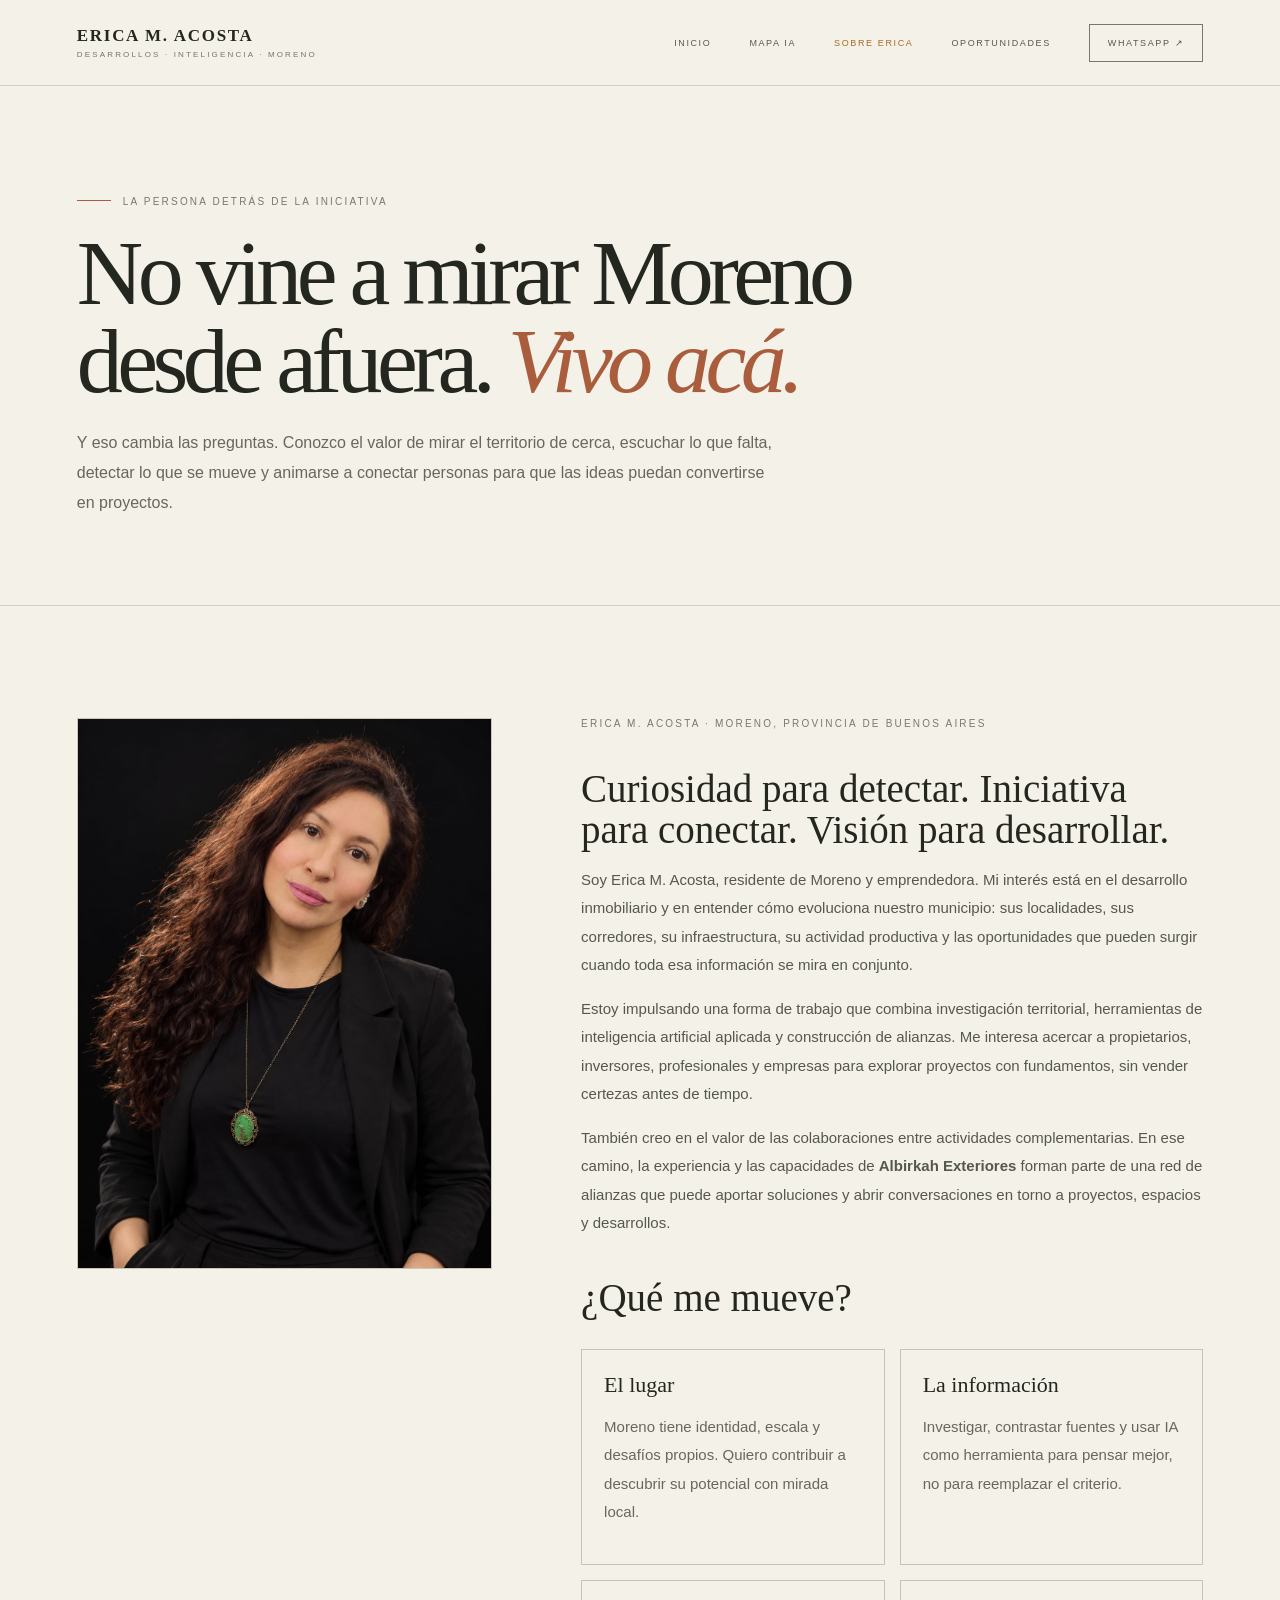
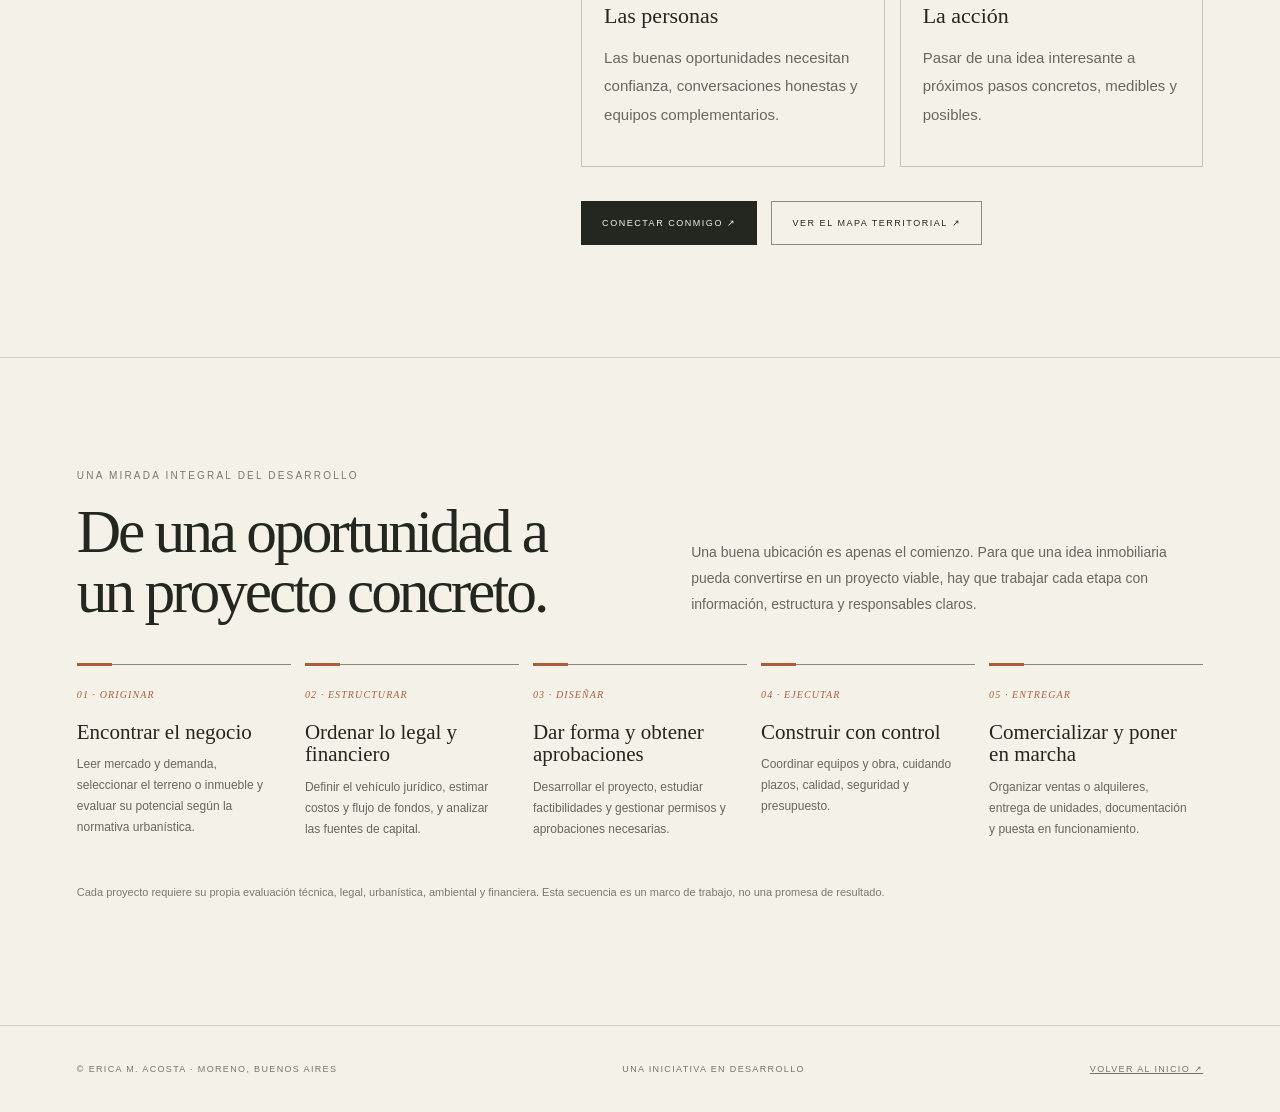
==== erica-acosta/index.html @ 7fa9a77a "Add accessible mobile navigation to erica-acosta/index.html" ====
<!doctype html><html lang="es-AR"><head><meta charset="utf-8"><meta name="viewport" content="width=device-width,initial-scale=1"><title>Erica M. Acosta | Sobre mí — Moreno, Buenos Aires</title><meta name="description" content="Conocé a Erica M. Acosta: residente de Moreno, emprendedora e impulsora de desarrollos inmobiliarios, inteligencia artificial aplicada y alianzas con empresas locales."><meta name="keywords" content="Erica M. Acosta Moreno, emprendedora de Moreno, desarrollo inmobiliario, Albirkah Exteriores, alianzas empresariales"><meta property="og:type" content="profile"><meta property="og:locale" content="es_AR"><meta property="og:title" content="Sobre Erica M. Acosta — Desarrollo inmobiliario en Moreno"><meta property="og:description" content="Conocé a Erica M. Acosta, emprendedora de Moreno e impulsora de desarrollos inmobiliarios, inteligencia territorial y alianzas."><meta property="og:image" content="https://leandrocuellarok-netizen.github.io/morenodesarrollos/ERICA%20ACOSTA-%20VILANOVA%20GROUP.jpg"><meta property="og:image:alt" content="Retrato de Erica M. Acosta"><meta name="twitter:card" content="summary_large_image"><meta name="twitter:title" content="Sobre Erica M. Acosta — Moreno, Buenos Aires"><meta name="twitter:description" content="Residente de Moreno, emprendedora e impulsora de desarrollos inmobiliarios y alianzas."><link rel="canonical" href="https://leandrocuellarok-netizen.github.io/morenodesarrollos/erica-acosta/"><link rel="stylesheet" href="../assets/css/erica.css"><script type="application/ld+json">{"@context":"https://schema.org","@type":"Person","name":"Erica M. Acosta","url":"https://leandrocuellarok-netizen.github.io/morenodesarrollos/erica-acosta/","image":"https://leandrocuellarok-netizen.github.io/morenodesarrollos/ERICA%20ACOSTA-%20VILANOVA%20GROUP.jpg","description":"Emprendedora de Moreno enfocada en desarrollos inmobiliarios, inteligencia territorial, inteligencia artificial aplicada y creación de alianzas.","address":{"@type":"PostalAddress","addressLocality":"Moreno","addressRegion":"Buenos Aires","addressCountry":"AR"},"areaServed":{"@type":"AdministrativeArea","name":"Partido de Moreno, Buenos Aires, Argentina"},"knowsAbout":["Desarrollos inmobiliarios","Inteligencia territorial","Inteligencia artificial aplicada","Originación de oportunidades inmobiliarias","Alianzas empresariales"]}</script><script defer src="../assets/js/site-navigation.js"></script></head><body><header class="site-header"><a class="brand" href="../">ERICA M. ACOSTA<small>DESARROLLOS · INTELIGENCIA · MORENO</small></a><button class="mobile-menu" type="button" aria-controls="primary-navigation" aria-expanded="false" aria-label="Abrir menú de navegación"><span class="mobile-menu-icon" aria-hidden="true">☰</span><span class="mobile-menu-label">Menú</span></button><nav class="nav" id="primary-navigation" aria-label="Navegación principal"><a href="../">Inicio</a><a href="../mapa-ia/">Mapa IA</a><a class="active" aria-current="page" href="./">Sobre Erica</a><a href="../oportunidades/">Oportunidades</a><a class="nav-cta" href="https://wa.me/5491141671674?text=Hola%20Erica%2C%20me%20gustar%C3%ADa%20conversar%20sobre%20MORENO." target="_blank" rel="noopener noreferrer">WhatsApp ↗</a></nav></header>
<main><section class="wrap page-hero"><div class="eyebrow">La persona detrás de la iniciativa</div><h1>No vine a mirar Moreno desde afuera. <em class="serif">Vivo acá.</em></h1><p>Y eso cambia las preguntas. Conozco el valor de mirar el territorio de cerca, escuchar lo que falta, detectar lo que se mueve y animarse a conectar personas para que las ideas puedan convertirse en proyectos.</p></section>
<section class="section"><div class="wrap profile-grid"><div class="profile-visual" style="min-height:0;border:0;background:transparent"><img src="../ERICA%20ACOSTA-%20VILANOVA%20GROUP.jpg" alt="Erica M. Acosta, emprendedora y residente de Moreno" style="display:block;width:100%;height:auto;object-fit:cover;border:1px solid var(--line)"></div><div class="profile-copy"><div class="eyebrow">Erica M. Acosta · Moreno, Provincia de Buenos Aires</div><h2>Curiosidad para detectar. Iniciativa para conectar. Visión para desarrollar.</h2><p>Soy Erica M. Acosta, residente de Moreno y emprendedora. Mi interés está en el desarrollo inmobiliario y en entender cómo evoluciona nuestro municipio: sus localidades, sus corredores, su infraestructura, su actividad productiva y las oportunidades que pueden surgir cuando toda esa información se mira en conjunto.</p><p>Estoy impulsando una forma de trabajo que combina investigación territorial, herramientas de inteligencia artificial aplicada y construcción de alianzas. Me interesa acercar a propietarios, inversores, profesionales y empresas para explorar proyectos con fundamentos, sin vender certezas antes de tiempo.</p><p>También creo en el valor de las colaboraciones entre actividades complementarias. En ese camino, la experiencia y las capacidades de <strong>Albirkah Exteriores</strong> forman parte de una red de alianzas que puede aportar soluciones y abrir conversaciones en torno a proyectos, espacios y desarrollos.</p><h2>¿Qué me mueve?</h2><div class="pillars"><div class="pillar"><strong>El lugar</strong><p>Moreno tiene identidad, escala y desafíos propios. Quiero contribuir a descubrir su potencial con mirada local.</p></div><div class="pillar"><strong>La información</strong><p>Investigar, contrastar fuentes y usar IA como herramienta para pensar mejor, no para reemplazar el criterio.</p></div><div class="pillar"><strong>Las personas</strong><p>Las buenas oportunidades necesitan confianza, conversaciones honestas y equipos complementarios.</p></div><div class="pillar"><strong>La acción</strong><p>Pasar de una idea interesante a próximos pasos concretos, medibles y posibles.</p></div></div><div class="hero-actions"><a class="button dark" href="https://wa.me/5491141671674?text=Hola%20Erica%2C%20vi%20tu%20web%20y%20me%20gustar%C3%ADa%20conversar%20sobre%20oportunidades%20en%20Moreno." target="_blank" rel="noopener noreferrer">Conectar conmigo ↗</a><a class="button" href="../mapa-ia/">Ver el mapa territorial ↗</a></div></div></div></section><section class="section process-section"><div class="wrap"><div class="eyebrow">Una mirada integral del desarrollo</div><div class="process-intro"><h2>De una oportunidad a un proyecto concreto.</h2><p>Una buena ubicación es apenas el comienzo. Para que una idea inmobiliaria pueda convertirse en un proyecto viable, hay que trabajar cada etapa con información, estructura y responsables claros.</p></div><div class="process-grid"><article class="process-card"><span>01 · ORIGINAR</span><h3>Encontrar el negocio</h3><p>Leer mercado y demanda, seleccionar el terreno o inmueble y evaluar su potencial según la normativa urbanística.</p></article><article class="process-card"><span>02 · ESTRUCTURAR</span><h3>Ordenar lo legal y financiero</h3><p>Definir el vehículo jurídico, estimar costos y flujo de fondos, y analizar las fuentes de capital.</p></article><article class="process-card"><span>03 · DISEÑAR</span><h3>Dar forma y obtener aprobaciones</h3><p>Desarrollar el proyecto, estudiar factibilidades y gestionar permisos y aprobaciones necesarias.</p></article><article class="process-card"><span>04 · EJECUTAR</span><h3>Construir con control</h3><p>Coordinar equipos y obra, cuidando plazos, calidad, seguridad y presupuesto.</p></article><article class="process-card"><span>05 · ENTREGAR</span><h3>Comercializar y poner en marcha</h3><p>Organizar ventas o alquileres, entrega de unidades, documentación y puesta en funcionamiento.</p></article></div><p class="process-note">Cada proyecto requiere su propia evaluación técnica, legal, urbanística, ambiental y financiera. Esta secuencia es un marco de trabajo, no una promesa de resultado.</p></div></section></main><footer class="site-footer"><span>© Erica M. Acosta · Moreno, Buenos Aires</span><span>Una iniciativa en desarrollo</span><a href="../">Volver al inicio ↗</a></footer></body></html>
---- assets/css/erica.css ----
:root{--paper:#f1efe5;--paper2:#e8e5d9;--ink:#242622;--muted:#73756d;--line:#c9c8bc;--ochre:#d6a72f;--gold:#efc64b;--rust:#c96535;--sage:#74877f;--blue:#637b80;--serif:Georgia,'Times New Roman',serif;--sans:Inter,'Helvetica Neue',Arial,sans-serif}
*{box-sizing:border-box}html{scroll-behavior:smooth}body{margin:0;background:var(--paper);color:var(--ink);font-family:var(--sans);-webkit-font-smoothing:antialiased}a{color:inherit}img{max-width:100%}.site-header{height:76px;padding:0 clamp(20px,5vw,76px);display:flex;align-items:center;justify-content:space-between;border-bottom:1px solid var(--line);background:#f1efe5ed;position:sticky;top:0;z-index:1000;backdrop-filter:blur(12px)}.brand{font:600 15px var(--serif);letter-spacing:.06em;text-decoration:none}.brand small{display:block;font:9px var(--sans);letter-spacing:.23em;color:var(--muted);margin-top:4px}.nav{display:flex;gap:clamp(14px,3vw,38px);align-items:center}.nav a{text-decoration:none;text-transform:uppercase;font-size:10px;letter-spacing:.15em;color:#55584f}.nav a:hover,.nav a.active{color:#a76b24}.nav .nav-cta{border:1px solid var(--ink);padding:11px 15px}.eyebrow{font-size:10px;letter-spacing:.22em;text-transform:uppercase;color:#77796f}.serif{font-family:var(--serif)}.wrap{width:min(1220px,90vw);margin:auto}.hero{min-height:690px;display:grid;grid-template-columns:1.03fr .97fr;align-items:center;gap:4vw;padding:70px 0 80px}.hero h1{font:400 clamp(52px,7.4vw,100px)/.94 var(--serif);letter-spacing:-.055em;margin:25px 0}.hero h1 em{font-weight:400;color:#a66c2b}.hero-copy{font:17px/1.7 var(--serif);max-width:540px;color:#55584f}.hero-actions{display:flex;gap:12px;flex-wrap:wrap;margin-top:30px}.button{display:inline-flex;align-items:center;gap:18px;padding:15px 19px;text-decoration:none;text-transform:uppercase;letter-spacing:.14em;font-size:10px;border:1px solid var(--ink);transition:.2s}.button.dark{background:var(--ink);color:var(--paper)}.button:hover{transform:translateY(-2px);background:var(--ochre);color:var(--ink);border-color:var(--ochre)}.art-panel{position:relative;min-height:510px;background:#dedbce;overflow:hidden;border:1px solid #bdbbae}.art-panel:before{content:'';position:absolute;width:75%;height:76%;border-radius:50% 50% 0 0;background:#75858a;left:-10%;bottom:8%;opacity:.85}.art-panel:after{content:'';position:absolute;inset:0;background:repeating-linear-gradient(0deg,transparent 0 42px,#5b605833 43px,#5b605833 44px),repeating-linear-gradient(90deg,transparent 0 42px,#5b605833 43px,#5b605833 44px);opacity:.5;mix-blend-mode:multiply}.arch{position:absolute;z-index:1;bottom:0;right:14%;width:43%;height:88%;background:#d6a72f;border:7px solid #30332e;display:flex;align-items:flex-end;justify-content:center}.arch:before{content:'';position:absolute;top:-19%;left:0;width:100%;height:20%;background:#c8c6b8;border:7px solid #30332e}.arch:after{content:'';position:absolute;right:-38%;top:10%;width:36%;height:20%;background:#c96535;border:6px solid #30332e}.arch-person{font:10px var(--sans);color:#333;margin-bottom:18%;z-index:2}.tree{position:absolute;z-index:2;left:12%;bottom:12%;width:2px;height:64%;background:#353a35;transform:rotate(4deg)}.tree:before{content:'';position:absolute;left:-92px;top:-45px;width:190px;height:190px;border:2px solid #424a43;border-radius:50%;clip-path:polygon(50% 0,100% 30%,90% 100%,10% 100%,0 30%);opacity:.85}.tree:after{content:'';position:absolute;left:-70px;top:5px;width:140px;height:170px;border-left:1px solid #424a43;border-right:1px solid #424a43;transform:rotate(38deg)}.art-caption{position:absolute;z-index:3;left:22px;bottom:18px;font:italic 12px var(--serif);color:#343832}.section{padding:100px 0;border-top:1px solid var(--line)}.section-heading{display:grid;grid-template-columns:.8fr 1.2fr;gap:8vw;align-items:start;margin-bottom:45px}.section-heading h2{font:400 clamp(38px,5vw,64px)/1 var(--serif);letter-spacing:-.04em;margin:14px 0}.section-heading p{font:17px/1.7 var(--serif);color:#62645c;max-width:570px;margin:10px 0}.three-grid{display:grid;grid-template-columns:repeat(3,1fr);gap:18px}.value-card{border-top:2px solid var(--ink);padding:22px 8px 10px 0}.value-card .num{font:italic 13px var(--serif);color:#a66c2b}.value-card h3{font:400 25px var(--serif);margin:17px 0 10px}.value-card p{font:14px/1.7 var(--sans);color:#66685f}.band{background:#dedbcf;padding:75px 0}.band blockquote{font:400 clamp(30px,4vw,53px)/1.18 var(--serif);max-width:900px;margin:0}.band blockquote em{color:#a66c2b}.map-teaser{display:grid;grid-template-columns:1fr 1fr;gap:5vw;align-items:center}.map-art{min-height:390px;position:relative;overflow:hidden;background-color:#eeece4;background-image:linear-gradient(30deg,transparent 48%,#7d807a 49%,#7d807a 49.4%,transparent 50%),linear-gradient(110deg,transparent 48%,#7d807a 49%,#7d807a 49.4%,transparent 50%),linear-gradient(0deg,transparent 48%,#b7b8ae 49%,#b7b8ae 49.4%,transparent 50%);background-size:115px 100px,150px 140px,72px 75px;border:1px solid var(--line);filter:grayscale(1)}.map-art:after{content:'MORENO';position:absolute;bottom:25px;left:0;right:0;text-align:center;font:500 36px var(--sans);letter-spacing:.35em;color:#252823}.map-dot{position:absolute;width:13px;height:13px;border-radius:50%;background:var(--rust);border:3px solid #f1efe5;box-shadow:0 0 0 1px var(--rust);filter:none}.map-dot.d1{top:30%;left:55%}.map-dot.d2{top:53%;left:31%}.map-dot.d3{top:66%;left:72%}.map-dot.d4{top:23%;left:78%}.map-copy h2{font:400 clamp(42px,5vw,65px)/1 var(--serif);margin:16px 0}.map-copy p{font:16px/1.8 var(--serif);color:#5e6058}.about-preview{display:grid;grid-template-columns:.75fr 1.25fr;gap:8vw;align-items:center}.portrait-placeholder{aspect-ratio:4/5;background:#d9d5c8;border:1px solid var(--line);display:flex;align-items:flex-end;padding:22px;position:relative;overflow:hidden}.portrait-placeholder:before{content:'';position:absolute;width:62%;height:65%;left:19%;bottom:0;background:#b5b6a9;border-radius:48% 48% 0 0}.portrait-placeholder span{z-index:2;font:italic 12px var(--serif)}.about-preview h2{font:400 clamp(40px,5vw,65px)/1 var(--serif);margin:16px 0}.about-preview p{font:16px/1.8 var(--serif);color:#5e6058}.site-footer{padding:34px 5vw;border-top:1px solid var(--line);display:flex;justify-content:space-between;gap:20px;flex-wrap:wrap;font-size:10px;letter-spacing:.12em;text-transform:uppercase;color:#73756d}.page-hero{padding:95px 0 60px}.page-hero h1{font:400 clamp(50px,8vw,96px)/.95 var(--serif);letter-spacing:-.05em;max-width:950px;margin:22px 0}.page-hero p{font:18px/1.7 var(--serif);color:#5e6058;max-width:700px}.map-shell{padding-bottom:65px}.map-toolbar{display:flex;gap:10px;flex-wrap:wrap;margin:15px 0}.map-toolbar input,.map-toolbar select{font:13px var(--sans);padding:12px 14px;background:#f8f6ee;border:1px solid var(--line);color:var(--ink)}.map-layout{display:grid;grid-template-columns:320px 1fr;min-height:660px;border:1px solid var(--line)}.map-sidebar{padding:24px;background:#e8e5d9;overflow:auto;max-height:760px}.map-sidebar h2{font:400 25px var(--serif)}.map-sidebar p{font-size:12px;line-height:1.6;color:#66685f}.map-item{padding:14px 0;border-top:1px solid #c7c4b8;cursor:pointer}.map-item strong{font:400 17px var(--serif);display:block;margin-bottom:5px}.map-item span{font-size:11px;line-height:1.5;color:#66685f}.map-canvas{min-height:660px;filter:grayscale(1) contrast(.94) sepia(.08)}.map-note{font-size:11px;line-height:1.6;color:#77796f;margin:14px 0}.profile-grid{display:grid;grid-template-columns:.8fr 1.2fr;gap:7vw;align-items:start}.profile-visual{min-height:560px;background:#dedbce;position:relative;overflow:hidden;border:1px solid var(--line)}.profile-visual .profile-block{position:absolute;left:22%;bottom:0;width:54%;height:75%;background:#d6a72f;border:6px solid #30332e}.profile-visual .profile-block:after{content:'';position:absolute;right:-45%;top:12%;width:42%;height:25%;background:#c96535;border:5px solid #30332e}.profile-copy p{font:17px/1.8 var(--serif);color:#55584f}.profile-copy h2{font:400 39px/1.05 var(--serif);margin:40px 0 15px}.pillars{display:grid;grid-template-columns:repeat(2,1fr);gap:15px;margin-top:30px}.pillar{padding:18px;border:1px solid var(--line)}.pillar strong{font:400 20px var(--serif)}.pillar p{font:12px/1.6 var(--sans);color:#66685f}.mobile-menu{display:none}
@media(max-width:760px){.site-header{height:auto;min-height:70px;padding:14px 5vw;align-items:flex-start;gap:12px}.nav{gap:12px;flex-wrap:wrap;justify-content:flex-end}.nav a{font-size:8px}.nav .nav-cta{padding:8px}.hero{grid-template-columns:1fr;padding:65px 0;gap:30px}.art-panel{min-height:420px}.section{padding:70px 0}.section-heading,.map-teaser,.about-preview,.profile-grid{grid-template-columns:1fr;gap:25px}.three-grid{grid-template-columns:1fr}.map-layout{grid-template-columns:1fr}.map-sidebar{max-height:300px}.map-canvas{min-height:480px}.page-hero{padding:65px 0 35px}.profile-visual{min-height:400px}.pillars{grid-template-columns:1fr}.site-footer{flex-direction:column}}


/* --- Editorial architectural redesign / November 2026 --- */
:root{--paper:#f4f1e8;--paper2:#e9e4d7;--ink:#242720;--muted:#74766d;--line:#cbc6b8;--ochre:#b78a3c;--rust:#a95d3c;--sage:#74847a;--serif:"Iowan Old Style",Baskerville,Georgia,serif;--sans:"Avenir Next",Avenir,Arial,sans-serif}
body{background:var(--paper);color:var(--ink)}
.site-header{height:86px;padding-inline:clamp(22px,6vw,104px);background:rgba(244,241,232,.94);border-color:#d5d0c3}
.brand{font-size:17px;letter-spacing:.1em}.brand small{font-size:8px;letter-spacing:.27em}
.nav a{font-size:9px;letter-spacing:.18em}.nav .nav-cta{padding:13px 18px;border-color:#77776d}
.wrap{width:min(1280px,88vw)}
.hero{min-height:760px;grid-template-columns:.88fr 1.12fr;gap:5vw;padding:75px 0 96px}
.hero .eyebrow:before,.page-hero .eyebrow:before{content:"";display:inline-block;width:34px;height:1px;background:var(--rust);vertical-align:middle;margin:0 12px 3px 0}
.hero h1{font-size:clamp(56px,7vw,94px);line-height:.93;letter-spacing:-.065em;margin:30px 0 25px;max-width:660px}
.hero h1 em{color:var(--rust);font-style:italic}
.hero-copy{font-family:var(--sans);font-size:15px;line-height:1.85;max-width:500px;color:#66675e}
.hero-actions{margin-top:34px;gap:14px}
.button{font-size:9px;letter-spacing:.17em;padding:16px 20px;border-color:#8d8b80}
.button.dark{background:var(--ink);border-color:var(--ink)}
.button:hover{background:var(--rust);border-color:var(--rust);color:#fff}
.art-panel{min-height:600px;border:0;background:#e7e1d3;overflow:hidden;isolation:isolate}
.art-panel:before{content:"";position:absolute;inset:0;width:auto;height:auto;left:0;bottom:0;border-radius:0;background:linear-gradient(180deg,#e7e1d3 0%,#e2ddcf 70%,#d6d0c0 100%);opacity:1}
.art-panel:after{content:"";position:absolute;inset:0;background:repeating-linear-gradient(0deg,transparent 0 31px,#77796c18 32px,#77796c18 33px),repeating-linear-gradient(90deg,transparent 0 31px,#77796c18 32px,#77796c18 33px);opacity:.4;mix-blend-mode:multiply}
.art-panel .architecture-drawing{position:absolute;z-index:2;inset:0;width:100%;height:100%}
.art-caption{left:28px;bottom:23px;font-size:12px;letter-spacing:.04em;color:#4f5148}
.art-index{position:absolute;z-index:3;right:24px;top:22px;font:italic 12px var(--serif);color:#6e7066}
.section{padding:112px 0;border-color:#d5d0c3}
.section-heading{grid-template-columns:.85fr 1.15fr;gap:9vw;margin-bottom:58px}
.section-heading h2,.map-copy h2,.about-preview h2{font-size:clamp(42px,5.2vw,70px);line-height:.98;letter-spacing:-.055em}
.section-heading h2 em,.about-preview h2 em{color:var(--rust)}
.section-heading p{font:15px/1.9 var(--sans);color:#66675e}
.three-grid{gap:30px}
.value-card{border-top:1px solid #88877b;padding:24px 16px 12px 0;position:relative}
.value-card:before{content:"";position:absolute;top:-3px;left:0;width:44px;height:4px;background:var(--rust)}
.value-card .num{font:italic 12px var(--serif);letter-spacing:.04em;color:var(--rust)}
.value-card h3{font-size:27px;line-height:1.1;max-width:290px;margin:22px 0 14px}
.value-card p{font:13px/1.85 var(--sans);color:#66675e;max-width:340px}
.band{background:#e5dfd1;padding:95px 0;position:relative;overflow:hidden}
.band:after{content:"MORENO";position:absolute;right:-25px;bottom:-55px;font:italic 180px var(--serif);color:#bdb6a544;letter-spacing:-.08em}
.band blockquote{font-size:clamp(34px,4.5vw,58px);line-height:1.12;max-width:950px;position:relative;z-index:1}
.band blockquote em{color:var(--rust)}
.map-teaser{grid-template-columns:1.08fr .92fr;gap:7vw}
.map-art{min-height:460px;border:0;background-color:#ece9df;background-image:linear-gradient(32deg,transparent 48.8%,#888a801f 49%,#888a801f 49.5%,transparent 50%),linear-gradient(112deg,transparent 48.8%,#888a801f 49%,#888a801f 49.5%,transparent 50%),linear-gradient(0deg,transparent 48.8%,#888a801f 49%,#888a801f 49.5%,transparent 50%);background-size:130px 115px,170px 155px,82px 90px}
.map-art:before{content:"";position:absolute;inset:9% 15%;border:1px solid #77796c;border-radius:48% 40% 45% 38%;transform:rotate(-18deg);clip-path:polygon(10% 0,88% 5%,100% 30%,88% 90%,40% 100%,0 60%)}
.map-art:after{content:"MORENO";font:italic 31px var(--serif);letter-spacing:.32em;color:#5e6158;bottom:24px}
.map-dot{background:var(--rust);border-color:#ece9df;box-shadow:0 0 0 1px var(--rust)}
.map-copy h2{margin:22px 0}
.map-copy p,.about-preview p{font:15px/1.9 var(--sans);color:#66675e}
.portrait-placeholder{background:#e1dbce;border:0;min-height:520px}
.portrait-placeholder:before{display:none}
.portrait-placeholder span{position:relative;z-index:2;letter-spacing:.12em;font:9px var(--sans)}
.about-preview{grid-template-columns:.78fr 1.22fr;gap:9vw}
.about-preview h2{margin:22px 0}
.site-footer{padding:38px 6vw;border-color:#d5d0c3;font-size:9px;letter-spacing:.15em}
.page-hero{padding:110px 0 70px}
.page-hero h1{font-size:clamp(54px,7.4vw,92px);line-height:.96;letter-spacing:-.06em}
.page-hero h1 em{color:var(--rust)}
.page-hero p{font:16px/1.9 var(--sans);color:#66675e}
.map-layout{border:1px solid #cbc6b8}
.map-sidebar{background:#e9e4d7}
.map-canvas{filter:grayscale(1) sepia(.12) contrast(.94)}
.profile-visual{background:#e5dfd1}
.profile-copy p{font:15px/1.9 var(--sans)}
.pillar{border-color:#c9c3b6;padding:22px}
.pillar strong{font-size:22px}
@media(max-width:760px){
 .site-header{padding:15px 5vw;align-items:center}
 .brand{font-size:14px}.nav{gap:9px 13px}.nav a{font-size:8px}
 .hero{min-height:0;grid-template-columns:1fr;padding:62px 0 70px;gap:35px}
 .hero h1{font-size:clamp(52px,13vw,76px)}
 .art-panel{min-height:430px}
 .section{padding:76px 0}
 .section-heading,.map-teaser,.about-preview,.profile-grid{grid-template-columns:1fr;gap:28px}
 .three-grid{grid-template-columns:1fr;gap:25px}
 .map-art{min-height:340px}
 .page-hero{padding:72px 0 45px}
 .page-hero h1{font-size:clamp(48px,12vw,72px)}
 .band{padding:70px 0}
 .band:after{font-size:100px}
 .portrait-placeholder{min-height:0;aspect-ratio:4/5}
}
@media(prefers-reduced-motion:reduce){html{scroll-behavior:auto}*,*:before,*:after{transition:none!important;animation:none!important}}


/* Mapa IA: controles de evidencia, leyenda y estados accesibles */
.map-toolbar{align-items:center;gap:9px}
.map-toolbar input{min-width:250px;flex:1}
.map-toolbar select{max-width:245px}
.map-toolbar input:focus-visible,.map-toolbar select:focus-visible,.map-reset:focus-visible,.map-item:focus-visible{outline:2px solid var(--rust);outline-offset:3px}
.map-reset{font:9px var(--sans);letter-spacing:.12em;text-transform:uppercase;padding:13px 15px;border:1px solid #8d8b80;background:transparent;color:var(--ink);cursor:pointer}
.map-reset:hover{background:var(--ink);color:var(--paper)}
.map-legend{display:flex;align-items:center;flex-wrap:wrap;gap:13px 24px;padding:12px 15px;margin:12px 0 18px;border-top:1px solid var(--line);border-bottom:1px solid var(--line);font:10px var(--sans);letter-spacing:.05em;color:#62645c}
.map-legend>span{display:inline-flex;align-items:center;gap:8px}
.legend-dot{display:inline-block;width:9px;height:9px;border-radius:50%;background:#596e70}
.documented-dot{background:#52756d}
.hypothesis-dot{background:#c28e2e}
.boundary-state{margin-left:auto;color:#77796f;font-style:italic}
.map-item{display:block;width:100%;text-align:left;font:inherit;color:inherit;background:transparent;border:0;border-top:1px solid #c7c4b8;padding:15px 4px 15px 0;cursor:pointer}
.map-item:hover{background:#ded9cb;padding-left:9px}
.map-item strong{font:400 17px var(--serif);display:block;margin-bottom:5px}
.map-item span{font:11px/1.55 var(--sans);color:#66685f;display:block}
.map-loading,.map-fallback{padding:25px;font:14px/1.7 var(--sans);color:#686a61}
.map-fallback{max-width:420px;margin:40px auto}
.map-note{max-width:1050px}
@media(max-width:760px){
 .map-toolbar{align-items:stretch}
 .map-toolbar input,.map-toolbar select,.map-reset{width:100%;max-width:none;min-width:0}
 .map-legend{gap:10px 16px}
 .boundary-state{margin-left:0;width:100%}
 .map-item{padding:14px 3px}
}


/* Sobre Erica: proceso de desarrollo inmobiliario en cinco pilares */
.process-intro{display:grid;grid-template-columns:1fr 1fr;gap:8vw;align-items:end;margin:20px 0 42px}
.process-intro h2{font:400 clamp(38px,4.8vw,62px)/.98 var(--serif);letter-spacing:-.05em;margin:0;max-width:620px}
.process-intro p{font:14px/1.85 var(--sans);color:#66675e;max-width:530px;margin:0 0 4px}
.process-grid{display:grid;grid-template-columns:repeat(5,minmax(0,1fr));gap:14px}
.process-card{padding:19px 15px 18px 0;border-top:1px solid #88877b;position:relative}
.process-card:before{content:"";position:absolute;top:-2px;left:0;width:35px;height:3px;background:var(--rust)}
.process-card span{font:italic 10px var(--serif);letter-spacing:.11em;color:var(--rust)}
.process-card h3{font:400 21px/1.08 var(--serif);margin:19px 0 11px}
.process-card p{font:12px/1.75 var(--sans);color:#66675e;margin:0}
.process-note{font:11px/1.7 var(--sans);color:#77796f;margin-top:25px;max-width:900px}
@media(max-width:900px){.process-grid{grid-template-columns:repeat(3,minmax(0,1fr))}}
@media(max-width:760px){.process-intro{grid-template-columns:1fr;gap:18px}.process-grid{grid-template-columns:1fr 1fr;gap:20px 14px}.process-card h3{font-size:19px}}
@media(max-width:420px){.process-grid{grid-template-columns:1fr}}

/* Accesibilidad y consulta alternativa del Mapa IA */
.map-item:focus-visible{outline:2px solid var(--rust);outline-offset:3px;position:relative;z-index:1}
.map-item a{display:inline-block;margin-top:8px;font:10px var(--sans);letter-spacing:.04em;color:#80533a;text-underline-offset:3px}
.map-item a:focus-visible{outline:2px solid var(--rust);outline-offset:3px}
.map-fallback h3,.map-fallback h4{font-family:var(--serif);font-weight:400}
.map-fallback li{font:13px/1.75 var(--sans);margin:6px 0}
.map-fallback a{color:#80533a;text-underline-offset:3px}


/* Exportación de investigación y prioridad de mapa en móvil */
.map-export{font:9px var(--sans);letter-spacing:.12em;text-transform:uppercase;padding:12px 15px;border:1px solid #77796f;background:var(--ink);color:var(--paper);cursor:pointer;transition:background .2s,border-color .2s}
.map-export:hover:not(:disabled){background:var(--rust);border-color:var(--rust)}
.map-export:focus-visible,.map-reset:focus-visible{outline:2px solid var(--rust);outline-offset:3px}
.map-export:disabled{opacity:.4;cursor:not-allowed}
@media(max-width:760px){
 .map-toolbar .map-export{width:100%;max-width:none;min-width:0}
 .map-layout .map-canvas{order:-1;min-height:min(62vh,520px)}
 .map-layout .map-sidebar{max-height:none;overflow:visible}
}


/* Captación clara y responsable de oportunidades comerciales */
.lead-bridge{background:#e8e3d7}
.lead-bridge-title{font:400 clamp(38px,5.2vw,68px)/.99 var(--serif);letter-spacing:-.055em;max-width:980px;margin:22px 0}
.lead-bridge-copy{font:15px/1.85 var(--sans);color:#66675e;max-width:720px}
.lead-bridge-actions{display:flex;flex-wrap:wrap;gap:12px;margin-top:28px}
.lead-bridge-note{font:11px/1.7 var(--sans);color:#77796f;margin-top:20px}
.opportunity-hero{padding-bottom:48px}
.opportunity-hero h1{max-width:1000px}
.opportunity-intro{max-width:780px}
.opportunity-paths{display:grid;grid-template-columns:1fr 1fr;gap:18px;margin:8px 0 48px}
.opportunity-path{padding:24px 24px 22px;border:1px solid var(--line);background:#eeeae0}
.opportunity-path span{font:italic 12px var(--serif);color:var(--rust)}
.opportunity-path h2{font:400 27px/1.1 var(--serif);margin:13px 0 9px}
.opportunity-path p{font:13px/1.8 var(--sans);color:#66675e;margin:0}
.opportunity-form-shell{display:grid;grid-template-columns:.72fr 1.28fr;gap:6vw;align-items:start;padding:48px 0 100px;border-top:1px solid var(--line)}
.opportunity-form-aside h2{font:400 clamp(34px,4vw,50px)/1 var(--serif);letter-spacing:-.04em;margin:15px 0}
.opportunity-form-aside p{font:13px/1.85 var(--sans);color:#66675e}
.form-steps{list-style:none;padding:0;margin:28px 0}
.form-steps li{padding:13px 0;border-top:1px solid var(--line);font:12px/1.65 var(--sans);color:#55584f}
.form-steps strong{display:block;font:italic 14px var(--serif);color:var(--rust);margin-bottom:3px}
.opportunity-form{padding:28px;background:#ece8de;border:1px solid var(--line)}
.opportunity-form h2{font:400 30px/1.1 var(--serif);margin:0 0 8px}
.form-intro{font:12px/1.7 var(--sans);color:#696b62;margin:0 0 25px}
.form-grid{display:grid;grid-template-columns:1fr 1fr;gap:17px}
.form-field{display:flex;flex-direction:column;gap:7px;min-width:0}
.form-field.full{grid-column:1/-1}
.form-field label{font:10px var(--sans);letter-spacing:.12em;text-transform:uppercase;color:#55584f}
.form-field input,.form-field select,.form-field textarea{width:100%;min-height:46px;padding:12px 13px;border:1px solid #c7c1b4;border-radius:0;background:#f8f6ef;color:var(--ink);font:13px/1.5 var(--sans);max-width:100%}
.form-field textarea{min-height:125px;resize:vertical}
.form-field input:focus,.form-field select:focus,.form-field textarea:focus{outline:2px solid var(--rust);outline-offset:2px;border-color:var(--rust)}
.form-field .field-hint{font:10px/1.6 var(--sans);color:#77796f}
.lead-submit{margin-top:22px;width:100%;justify-content:center;cursor:pointer;font-family:var(--sans)}
.privacy-note{font:10px/1.7 var(--sans);color:#77796f;margin:15px 0 0}
.form-status{min-height:1.5em;font:12px/1.6 var(--sans);color:#5b6b5d;margin:12px 0 0}
.opportunity-direct{margin-top:24px;padding-top:20px;border-top:1px solid var(--line);font:12px/1.8 var(--sans);color:#66675e}
.opportunity-direct a{color:#80533a;text-underline-offset:3px}
@media(max-width:900px){.opportunity-form-shell{grid-template-columns:1fr;gap:25px}.opportunity-form-aside{max-width:760px}}
@media(max-width:760px){.opportunity-paths{grid-template-columns:1fr}.opportunity-form{padding:20px 16px}.form-grid{grid-template-columns:1fr}.form-field.full{grid-column:auto}.lead-bridge-actions{flex-direction:column;align-items:stretch}.lead-bridge-actions .button{justify-content:space-between}.opportunity-form-shell{padding:35px 0 70px}}


/* Herramienta preliminar FOS/FOT para calificación de oportunidades */
.feasibility-tool{display:grid;grid-template-columns:.88fr 1.12fr;gap:7vw;align-items:start;padding:30px 0 92px;border-bottom:1px solid var(--line)}
.feasibility-intro h2{font:400 clamp(35px,4.4vw,56px)/1.02 var(--serif);letter-spacing:-.045em;margin:17px 0}
.feasibility-intro p{font:13px/1.85 var(--sans);color:#62645c;max-width:510px}
.feasibility-intro .feasibility-caution{padding-left:15px;border-left:2px solid var(--rust);font-size:12px}
.feasibility-panel{padding:27px;background:#e9e4d7;border:1px solid var(--line)}
.feasibility-fields{display:grid;grid-template-columns:1fr 1fr;gap:17px}
.feasibility-button{margin-top:20px;cursor:pointer;justify-content:center}
.feasibility-results{margin-top:20px;padding:18px;background:#f4f1e8;border:1px solid #cbc6b8;min-height:82px}
.feasibility-results>p{font:12px/1.7 var(--sans);color:#66675e;margin:0}
.feasibility-results[data-state="error"]{border-color:#a95d3c;background:#f5ebe4}
.feasibility-results[data-state="error"]>p{color:#8b442e}
.feasibility-result-list{display:grid;grid-template-columns:1fr 1fr;gap:12px}
.feasibility-result-list>p{margin:0;padding:12px 0;border-top:1px solid var(--line);display:flex;flex-direction:column;gap:7px}
.feasibility-result-list strong{font:italic 13px var(--serif);color:var(--rust)}
.feasibility-result-list span{font:400 clamp(25px,3vw,34px)/1 var(--serif);letter-spacing:-.03em}
.feasibility-result-list small{font:10px/1.6 var(--sans);color:#73756d}
.feasibility-panel .feasibility-disclaimer{font:10px/1.7 var(--sans);color:#77796f;margin:13px 0 0}
@media(max-width:900px){.feasibility-tool{grid-template-columns:1fr;gap:25px}.feasibility-intro{max-width:760px}}
@media(max-width:600px){.feasibility-panel{padding:19px 15px}.feasibility-fields,.feasibility-result-list{grid-template-columns:1fr}.feasibility-button{width:100%}.feasibility-tool{padding:15px 0 65px}}


/* Vista previa explícita del contacto: revisión y consentimiento antes de abrir WhatsApp */
.contact-preview[hidden]{display:none!important}
.contact-preview{margin-top:25px;padding:24px;background:#f4f1e8;border:1px solid #bdb7aa;border-left:3px solid var(--rust)}
.contact-preview-head h3{font:400 clamp(27px,3vw,36px)/1.05 var(--serif);letter-spacing:-.035em;margin:10px 0}
.contact-preview-head p{font:12px/1.75 var(--sans);color:#686a61;max-width:620px}
.contact-preview-label{display:block;margin:20px 0 8px;font:10px var(--sans);letter-spacing:.13em;text-transform:uppercase;color:#55584f}
.contact-preview textarea{display:block;width:100%;min-height:230px;padding:14px;border:1px solid #c7c1b4;background:#fbfaf6;color:var(--ink);font:12px/1.65 var(--sans);resize:vertical}
.contact-preview textarea:focus{outline:2px solid var(--rust);outline-offset:2px}
.contact-preview-actions{display:flex;flex-wrap:wrap;gap:12px;margin-top:15px}
.contact-preview-actions .button{justify-content:center;cursor:pointer}
@media(max-width:600px){.contact-preview{padding:18px 14px}.contact-preview-actions{flex-direction:column}.contact-preview-actions .button{width:100%;justify-content:space-between}.contact-preview textarea{min-height:260px}}


/* MORENO: listas de documentación y consultas declaradas */
.checklist-fieldset{
  display:block;
  min-width:0;
  margin:0;
  padding:17px 18px 18px;
  border:1px solid var(--line);
  background:rgba(244,241,232,.56);
}
.checklist-fieldset legend{
  padding:0 7px;
  font:10px var(--sans);
  letter-spacing:.13em;
  text-transform:uppercase;
  color:#55584f;
}
.checklist-fieldset .field-hint{margin:0 0 13px}
.checklist-grid{
  display:grid;
  grid-template-columns:repeat(2,minmax(0,1fr));
  gap:11px 18px;
}
.check-option{
  display:flex;
  align-items:flex-start;
  gap:10px;
  min-width:0;
  color:#55584f;
  font:12px/1.55 var(--sans);
  letter-spacing:0;
  text-transform:none;
  cursor:pointer;
}
.check-option input{
  width:16px;
  height:16px;
  min-height:16px;
  margin:1px 0 0;
  flex:0 0 16px;
  accent-color:var(--rust);
}
.check-option span{min-width:0}
.check-option:focus-within{
  outline:2px solid var(--rust);
  outline-offset:4px;
}
@media(max-width:600px){
  .checklist-fieldset{padding:15px 12px}
  .checklist-grid{grid-template-columns:1fr;gap:12px}
  .check-option{font-size:12px}
}

/* Inicio: esquema cartográfico editorial basado en las referencias del Mapa IA */
.map-art{
  display:flex;
  flex-direction:column;
  min-height:0;
  overflow:hidden;
  border:1px solid #c9c6ba;
  background:#ece9df;
  filter:none;
}
.map-art:before,.map-art:after{display:none;content:none}
.territory-diagram{display:block;width:100%;height:auto;background:#ece9df}
.territory-heading text,.territory-footer text{
  fill:#66695f;
  font:9px var(--sans);
  letter-spacing:1.55px;
}
.territory-footer text{font-size:8px;letter-spacing:1.15px}
.locality-mark circle:first-child{fill:#303a34;stroke:#ece9df;stroke-width:2}
.locality-mark .locality-halo{fill:none;stroke:#65736b;stroke-width:.8;opacity:.55}
.locality-mark text{fill:#343a33;font:600 10px var(--sans);letter-spacing:.75px}
.documented-mark{fill:#68766d;stroke:#ece9df;stroke-width:2}
.hypothesis-mark{fill:#ece9df;stroke:#a95d3c;stroke-width:2;stroke-dasharray:2 1}
.map-art-legend{
  display:flex;
  flex-wrap:wrap;
  gap:10px 19px;
  padding:13px 16px 8px;
  border-top:1px solid #c9c6ba;
}
.map-art-legend span{display:inline-flex;align-items:center;gap:8px;font:9px var(--sans);letter-spacing:.035em;color:#62645c}
.map-key{display:inline-block;width:8px;height:8px;flex:0 0 8px}
.locality-key{border-radius:50%;background:#303a34}
.documented-key{background:#68766d}
.hypothesis-key{width:9px;height:9px;border:1px dashed #a95d3c;transform:rotate(45deg)}
.map-art figcaption{padding:0 16px 15px;font:10px/1.65 var(--sans);color:#77796f}
.map-copy-note{margin-top:17px;padding-left:14px;border-left:2px solid var(--rust);font:11px/1.75 var(--sans)!important;color:#77796f!important}
@media(max-width:760px){
  .map-art{min-height:0}
  .map-art-legend{gap:9px 14px;padding:11px 12px 7px}
  .map-art-legend span{font-size:9px}
  .map-art figcaption{padding:0 12px 12px;font-size:10px}
}


/* Navegación móvil accesible: menú desplegable, foco visible y fallback sin JavaScript */
.mobile-menu{display:none}
.mobile-menu:focus-visible,.nav a:focus-visible{outline:2px solid var(--rust);outline-offset:4px}
@media(max-width:760px){
  .site-header{display:grid;grid-template-columns:minmax(0,1fr) auto;align-items:center;gap:13px;height:auto;min-height:72px;padding:14px 5vw}
  .brand{grid-column:1;min-width:0;font-size:14px}
  .brand small{font-size:8px;letter-spacing:.2em}
  .mobile-menu{display:none;grid-column:2;align-items:center;justify-content:center;gap:9px;min-width:92px;min-height:44px;padding:10px 12px;border:1px solid var(--line);background:transparent;color:var(--ink);font:600 10px var(--sans);letter-spacing:.13em;text-transform:uppercase;cursor:pointer}
  .mobile-menu-icon{font-size:16px;line-height:1}
  .has-js .mobile-menu{display:inline-flex}
  .nav{grid-column:1/-1;width:100%;display:flex;flex-direction:column;align-items:stretch;justify-content:flex-start;gap:0;margin:0;padding:10px 0 0;border-top:1px solid var(--line)}
  .nav a{display:block;padding:12px 4px;border-bottom:1px solid rgba(120,120,110,.18);font-size:10px;line-height:1.35;letter-spacing:.14em}
  .nav .nav-cta{display:inline-block;width:max-content;max-width:100%;margin-top:10px;padding:12px 14px;border:1px solid var(--ink)}
  .has-js .nav{display:none}
  .has-js .nav.is-open{display:flex}
}
@media(min-width:761px){.mobile-menu{display:none!important}}
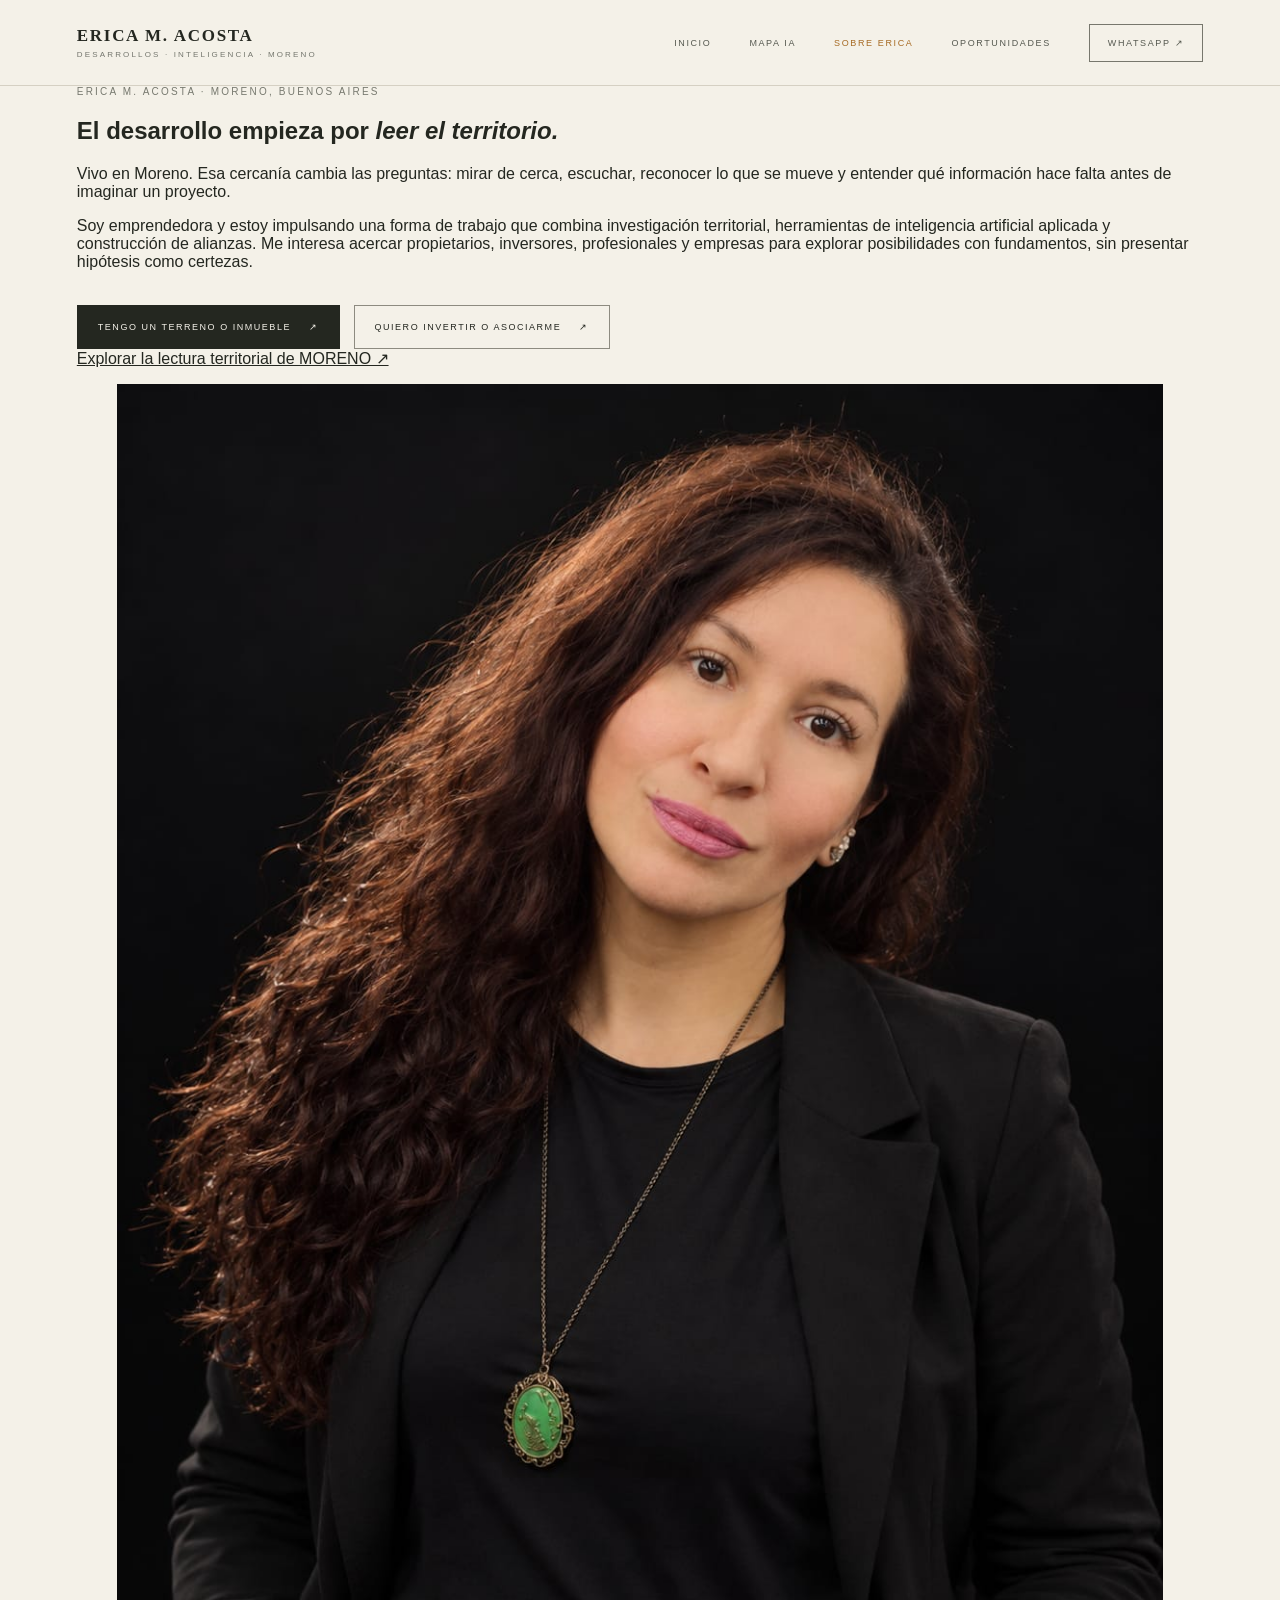
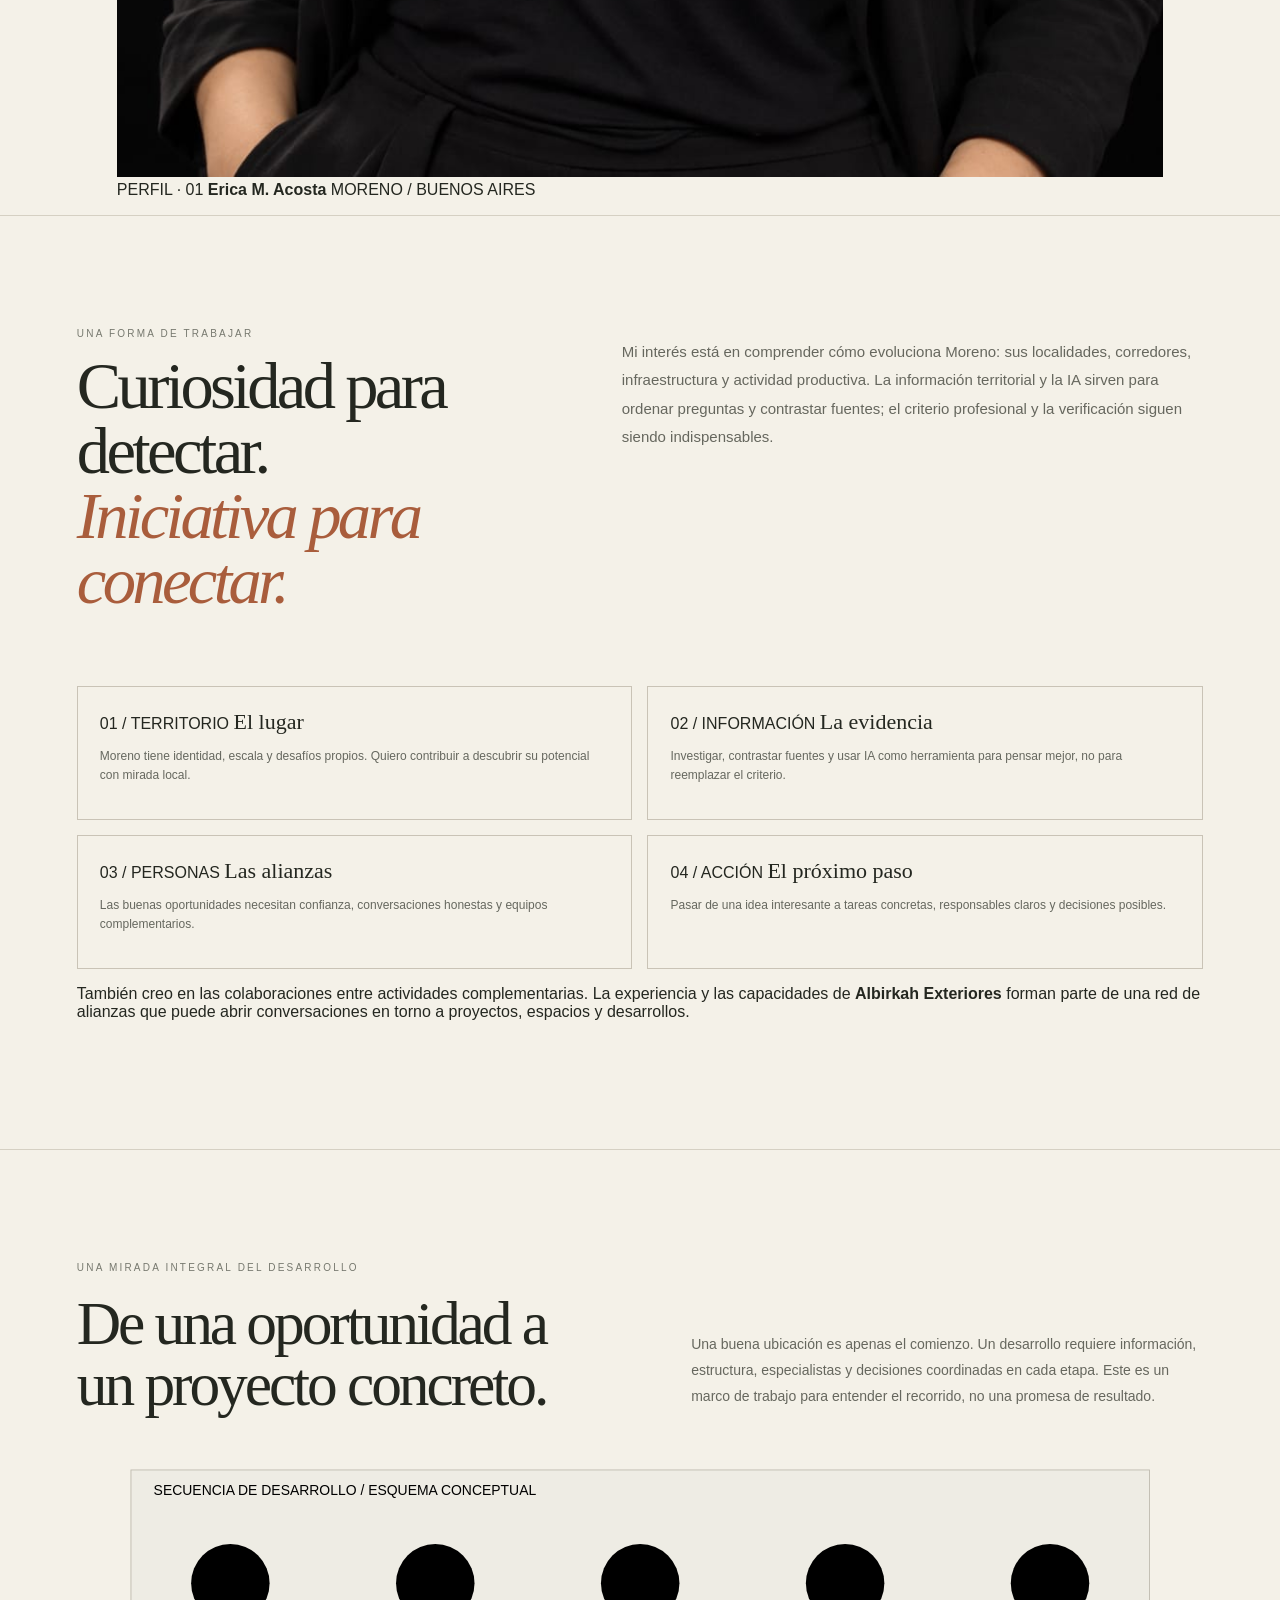
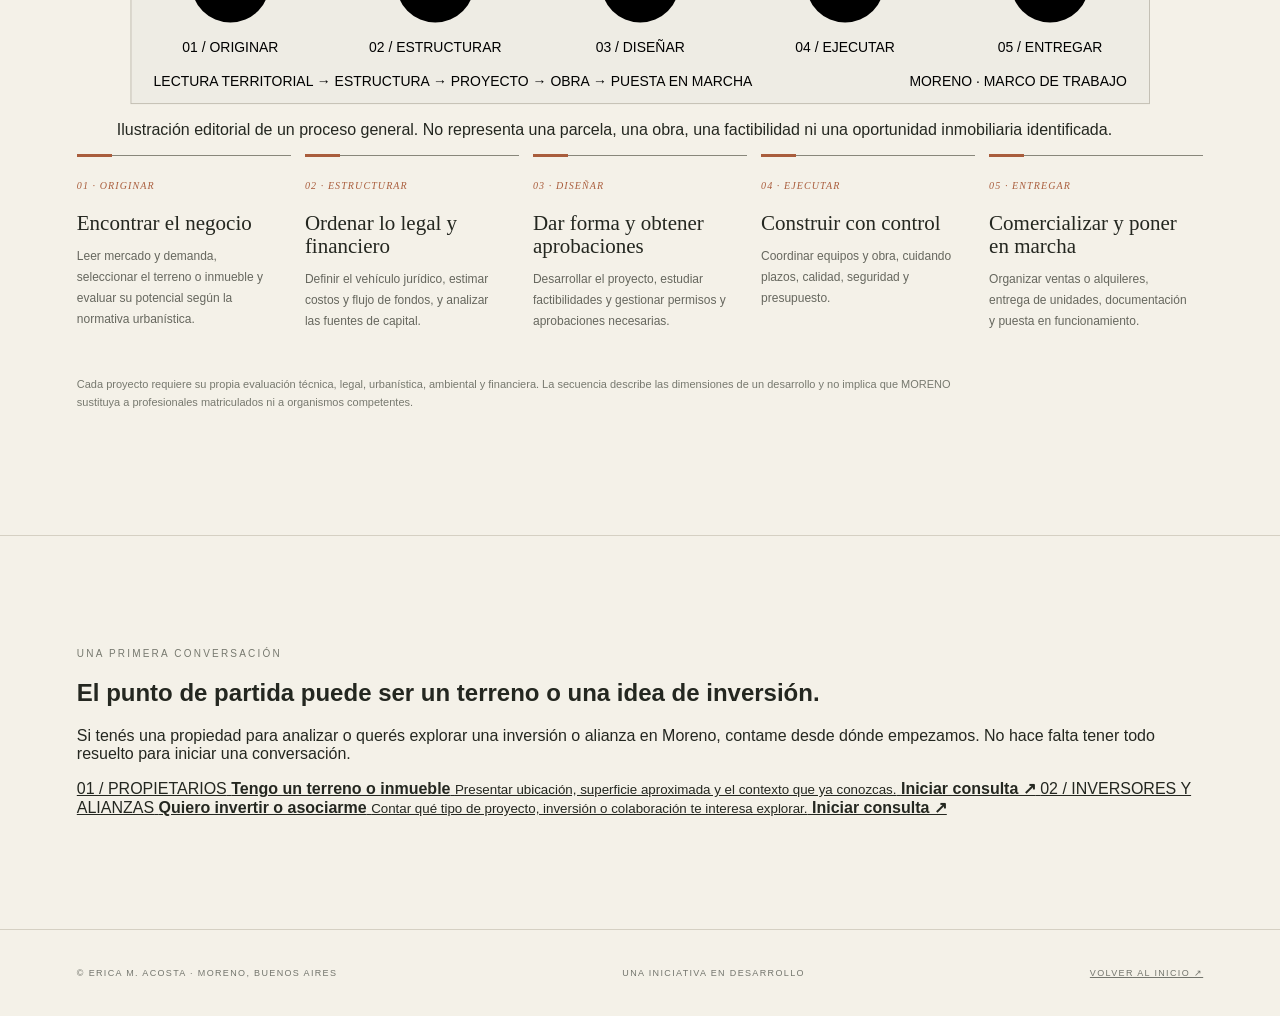
==== commit 9a9a348e: "Redesign Erica profile with editorial hierarchy and lead pathways" ====
--- a/erica-acosta/index.html
+++ b/erica-acosta/index.html
@@ -1,3 +1,158 @@
-<!doctype html><html lang="es-AR"><head><meta charset="utf-8"><meta name="viewport" content="width=device-width,initial-scale=1"><title>Erica M. Acosta | Sobre mí — Moreno, Buenos Aires</title><meta name="description" content="Conocé a Erica M. Acosta: residente de Moreno, emprendedora e impulsora de desarrollos inmobiliarios, inteligencia artificial aplicada y alianzas con empresas locales."><meta name="keywords" content="Erica M. Acosta Moreno, emprendedora de Moreno, desarrollo inmobiliario, Albirkah Exteriores, alianzas empresariales"><meta property="og:type" content="profile"><meta property="og:locale" content="es_AR"><meta property="og:title" content="Sobre Erica M. Acosta — Desarrollo inmobiliario en Moreno"><meta property="og:description" content="Conocé a Erica M. Acosta, emprendedora de Moreno e impulsora de desarrollos inmobiliarios, inteligencia territorial y alianzas."><meta property="og:image" content="https://leandrocuellarok-netizen.github.io/morenodesarrollos/ERICA%20ACOSTA-%20VILANOVA%20GROUP.jpg"><meta property="og:image:alt" content="Retrato de Erica M. Acosta"><meta name="twitter:card" content="summary_large_image"><meta name="twitter:title" content="Sobre Erica M. Acosta — Moreno, Buenos Aires"><meta name="twitter:description" content="Residente de Moreno, emprendedora e impulsora de desarrollos inmobiliarios y alianzas."><link rel="canonical" href="https://leandrocuellarok-netizen.github.io/morenodesarrollos/erica-acosta/"><link rel="stylesheet" href="../assets/css/erica.css"><script type="application/ld+json">{"@context":"https://schema.org","@type":"Person","name":"Erica M. Acosta","url":"https://leandrocuellarok-netizen.github.io/morenodesarrollos/erica-acosta/","image":"https://leandrocuellarok-netizen.github.io/morenodesarrollos/ERICA%20ACOSTA-%20VILANOVA%20GROUP.jpg","description":"Emprendedora de Moreno enfocada en desarrollos inmobiliarios, inteligencia territorial, inteligencia artificial aplicada y creación de alianzas.","address":{"@type":"PostalAddress","addressLocality":"Moreno","addressRegion":"Buenos Aires","addressCountry":"AR"},"areaServed":{"@type":"AdministrativeArea","name":"Partido de Moreno, Buenos Aires, Argentina"},"knowsAbout":["Desarrollos inmobiliarios","Inteligencia territorial","Inteligencia artificial aplicada","Originación de oportunidades inmobiliarias","Alianzas empresariales"]}</script><script defer src="../assets/js/site-navigation.js"></script></head><body><header class="site-header"><a class="brand" href="../">ERICA M. ACOSTA<small>DESARROLLOS · INTELIGENCIA · MORENO</small></a><button class="mobile-menu" type="button" aria-controls="primary-navigation" aria-expanded="false" aria-label="Abrir menú de navegación"><span class="mobile-menu-icon" aria-hidden="true">☰</span><span class="mobile-menu-label">Menú</span></button><nav class="nav" id="primary-navigation" aria-label="Navegación principal"><a href="../">Inicio</a><a href="../mapa-ia/">Mapa IA</a><a class="active" aria-current="page" href="./">Sobre Erica</a><a href="../oportunidades/">Oportunidades</a><a class="nav-cta" href="https://wa.me/5491141671674?text=Hola%20Erica%2C%20me%20gustar%C3%ADa%20conversar%20sobre%20MORENO." target="_blank" rel="noopener noreferrer">WhatsApp ↗</a></nav></header>
-<main><section class="wrap page-hero"><div class="eyebrow">La persona detrás de la iniciativa</div><h1>No vine a mirar Moreno desde afuera. <em class="serif">Vivo acá.</em></h1><p>Y eso cambia las preguntas. Conozco el valor de mirar el territorio de cerca, escuchar lo que falta, detectar lo que se mueve y animarse a conectar personas para que las ideas puedan convertirse en proyectos.</p></section>
-<section class="section"><div class="wrap profile-grid"><div class="profile-visual" style="min-height:0;border:0;background:transparent"><img src="../ERICA%20ACOSTA-%20VILANOVA%20GROUP.jpg" alt="Erica M. Acosta, emprendedora y residente de Moreno" style="display:block;width:100%;height:auto;object-fit:cover;border:1px solid var(--line)"></div><div class="profile-copy"><div class="eyebrow">Erica M. Acosta · Moreno, Provincia de Buenos Aires</div><h2>Curiosidad para detectar. Iniciativa para conectar. Visión para desarrollar.</h2><p>Soy Erica M. Acosta, residente de Moreno y emprendedora. Mi interés está en el desarrollo inmobiliario y en entender cómo evoluciona nuestro municipio: sus localidades, sus corredores, su infraestructura, su actividad productiva y las oportunidades que pueden surgir cuando toda esa información se mira en conjunto.</p><p>Estoy impulsando una forma de trabajo que combina investigación territorial, herramientas de inteligencia artificial aplicada y construcción de alianzas. Me interesa acercar a propietarios, inversores, profesionales y empresas para explorar proyectos con fundamentos, sin vender certezas antes de tiempo.</p><p>También creo en el valor de las colaboraciones entre actividades complementarias. En ese camino, la experiencia y las capacidades de <strong>Albirkah Exteriores</strong> forman parte de una red de alianzas que puede aportar soluciones y abrir conversaciones en torno a proyectos, espacios y desarrollos.</p><h2>¿Qué me mueve?</h2><div class="pillars"><div class="pillar"><strong>El lugar</strong><p>Moreno tiene identidad, escala y desafíos propios. Quiero contribuir a descubrir su potencial con mirada local.</p></div><div class="pillar"><strong>La información</strong><p>Investigar, contrastar fuentes y usar IA como herramienta para pensar mejor, no para reemplazar el criterio.</p></div><div class="pillar"><strong>Las personas</strong><p>Las buenas oportunidades necesitan confianza, conversaciones honestas y equipos complementarios.</p></div><div class="pillar"><strong>La acción</strong><p>Pasar de una idea interesante a próximos pasos concretos, medibles y posibles.</p></div></div><div class="hero-actions"><a class="button dark" href="https://wa.me/5491141671674?text=Hola%20Erica%2C%20vi%20tu%20web%20y%20me%20gustar%C3%ADa%20conversar%20sobre%20oportunidades%20en%20Moreno." target="_blank" rel="noopener noreferrer">Conectar conmigo ↗</a><a class="button" href="../mapa-ia/">Ver el mapa territorial ↗</a></div></div></div></section><section class="section process-section"><div class="wrap"><div class="eyebrow">Una mirada integral del desarrollo</div><div class="process-intro"><h2>De una oportunidad a un proyecto concreto.</h2><p>Una buena ubicación es apenas el comienzo. Para que una idea inmobiliaria pueda convertirse en un proyecto viable, hay que trabajar cada etapa con información, estructura y responsables claros.</p></div><div class="process-grid"><article class="process-card"><span>01 · ORIGINAR</span><h3>Encontrar el negocio</h3><p>Leer mercado y demanda, seleccionar el terreno o inmueble y evaluar su potencial según la normativa urbanística.</p></article><article class="process-card"><span>02 · ESTRUCTURAR</span><h3>Ordenar lo legal y financiero</h3><p>Definir el vehículo jurídico, estimar costos y flujo de fondos, y analizar las fuentes de capital.</p></article><article class="process-card"><span>03 · DISEÑAR</span><h3>Dar forma y obtener aprobaciones</h3><p>Desarrollar el proyecto, estudiar factibilidades y gestionar permisos y aprobaciones necesarias.</p></article><article class="process-card"><span>04 · EJECUTAR</span><h3>Construir con control</h3><p>Coordinar equipos y obra, cuidando plazos, calidad, seguridad y presupuesto.</p></article><article class="process-card"><span>05 · ENTREGAR</span><h3>Comercializar y poner en marcha</h3><p>Organizar ventas o alquileres, entrega de unidades, documentación y puesta en funcionamiento.</p></article></div><p class="process-note">Cada proyecto requiere su propia evaluación técnica, legal, urbanística, ambiental y financiera. Esta secuencia es un marco de trabajo, no una promesa de resultado.</p></div></section></main><footer class="site-footer"><span>© Erica M. Acosta · Moreno, Buenos Aires</span><span>Una iniciativa en desarrollo</span><a href="../">Volver al inicio ↗</a></footer></body></html>+<!doctype html><html lang="es-AR"><head><meta charset="utf-8"><meta name="viewport" content="width=device-width,initial-scale=1"><title>Erica M. Acosta | Originación inmobiliaria e inteligencia territorial en Moreno</title><meta name="description" content="Erica M. Acosta, residente de Moreno y emprendedora. Investigación territorial, originación de oportunidades inmobiliarias y alianzas para explorar proyectos con información y criterio."><meta name="keywords" content="Erica M. Acosta Moreno, emprendedora de Moreno, desarrollo inmobiliario, Albirkah Exteriores, alianzas empresariales"><meta property="og:type" content="profile"><meta property="og:locale" content="es_AR"><meta property="og:title" content="Erica M. Acosta — Originación inmobiliaria en Moreno"><meta property="og:description" content="Investigación territorial, oportunidades inmobiliarias y alianzas para explorar proyectos en Moreno con información y criterio."><meta property="og:image" content="https://leandrocuellarok-netizen.github.io/morenodesarrollos/ERICA%20ACOSTA-%20VILANOVA%20GROUP.jpg"><meta property="og:image:alt" content="Retrato de Erica M. Acosta"><meta name="twitter:card" content="summary_large_image"><meta name="twitter:title" content="Erica M. Acosta — Originación inmobiliaria en Moreno"><meta name="twitter:description" content="Investigación territorial, oportunidades inmobiliarias y alianzas en Moreno, Buenos Aires."><link rel="canonical" href="https://leandrocuellarok-netizen.github.io/morenodesarrollos/erica-acosta/"><link rel="stylesheet" href="../assets/css/erica.css"><script type="application/ld+json">{"@context":"https://schema.org","@type":"Person","name":"Erica M. Acosta","url":"https://leandrocuellarok-netizen.github.io/morenodesarrollos/erica-acosta/","image":"https://leandrocuellarok-netizen.github.io/morenodesarrollos/ERICA%20ACOSTA-%20VILANOVA%20GROUP.jpg","description":"Residente de Moreno y emprendedora enfocada en investigación territorial, originación de oportunidades inmobiliarias, inteligencia artificial aplicada y creación de alianzas.","address":{"@type":"PostalAddress","addressLocality":"Moreno","addressRegion":"Buenos Aires","addressCountry":"AR"},"areaServed":{"@type":"AdministrativeArea","name":"Partido de Moreno, Buenos Aires, Argentina"},"knowsAbout":["Desarrollos inmobiliarios","Inteligencia territorial","Inteligencia artificial aplicada","Originación de oportunidades inmobiliarias","Alianzas empresariales"]}</script><script defer src="../assets/js/site-navigation.js"></script></head><body><header class="site-header"><a class="brand" href="../">ERICA M. ACOSTA<small>DESARROLLOS · INTELIGENCIA · MORENO</small></a><button class="mobile-menu" type="button" aria-controls="primary-navigation" aria-expanded="false" aria-label="Abrir menú de navegación"><span class="mobile-menu-icon" aria-hidden="true">☰</span><span class="mobile-menu-label">Menú</span></button><nav class="nav" id="primary-navigation" aria-label="Navegación principal"><a href="../">Inicio</a><a href="../mapa-ia/">Mapa IA</a><a class="active" aria-current="page" href="./">Sobre Erica</a><a href="../oportunidades/">Oportunidades</a><a class="nav-cta" href="https://wa.me/5491141671674?text=Hola%20Erica%2C%20me%20gustar%C3%ADa%20conversar%20sobre%20MORENO." target="_blank" rel="noopener noreferrer">WhatsApp ↗</a></nav></header>
+<main class="about-page">
+<section class="wrap about-hero">
+  <div class="about-hero-copy">
+    <div class="eyebrow">ERICA M. ACOSTA · MORENO, BUENOS AIRES</div>
+    <h1>El desarrollo empieza por <em>leer el territorio.</em></h1>
+    <p class="about-hero-lead">Vivo en Moreno. Esa cercanía cambia las preguntas: mirar de cerca, escuchar, reconocer lo que se mueve y entender qué información hace falta antes de imaginar un proyecto.</p>
+    <p class="about-hero-detail">Soy emprendedora y estoy impulsando una forma de trabajo que combina investigación territorial, herramientas de inteligencia artificial aplicada y construcción de alianzas. Me interesa acercar propietarios, inversores, profesionales y empresas para explorar posibilidades con fundamentos, sin presentar hipótesis como certezas.</p>
+    <div class="hero-actions">
+      <a class="button dark" href="../oportunidades/?perfil=propietario">Tengo un terreno o inmueble <span>↗</span></a>
+      <a class="button" href="../oportunidades/?perfil=inversor">Quiero invertir o asociarme <span>↗</span></a>
+    </div>
+    <a class="about-map-link" href="../mapa-ia/">Explorar la lectura territorial de MORENO ↗</a>
+  </div>
+  <figure class="about-portrait-plate">
+    <div class="about-portrait-frame">
+      <img src="../ERICA%20ACOSTA-%20VILANOVA%20GROUP.jpg" alt="Erica M. Acosta, residente de Moreno y emprendedora" fetchpriority="high" decoding="async">
+    </div>
+    <figcaption>
+      <span>PERFIL · 01</span>
+      <strong>Erica M. Acosta</strong>
+      <span>MORENO / BUENOS AIRES</span>
+    </figcaption>
+  </figure>
+</section>
+
+<section class="section about-approach">
+  <div class="wrap">
+    <div class="section-heading">
+      <div>
+        <div class="eyebrow">Una forma de trabajar</div>
+        <h2>Curiosidad para detectar.<br><em class="serif">Iniciativa para conectar.</em></h2>
+      </div>
+      <p>Mi interés está en comprender cómo evoluciona Moreno: sus localidades, corredores, infraestructura y actividad productiva. La información territorial y la IA sirven para ordenar preguntas y contrastar fuentes; el criterio profesional y la verificación siguen siendo indispensables.</p>
+    </div>
+    <div class="pillars about-pillars">
+      <article class="pillar">
+        <span class="pillar-index">01 / TERRITORIO</span>
+        <strong>El lugar</strong>
+        <p>Moreno tiene identidad, escala y desafíos propios. Quiero contribuir a descubrir su potencial con mirada local.</p>
+      </article>
+      <article class="pillar">
+        <span class="pillar-index">02 / INFORMACIÓN</span>
+        <strong>La evidencia</strong>
+        <p>Investigar, contrastar fuentes y usar IA como herramienta para pensar mejor, no para reemplazar el criterio.</p>
+      </article>
+      <article class="pillar">
+        <span class="pillar-index">03 / PERSONAS</span>
+        <strong>Las alianzas</strong>
+        <p>Las buenas oportunidades necesitan confianza, conversaciones honestas y equipos complementarios.</p>
+      </article>
+      <article class="pillar">
+        <span class="pillar-index">04 / ACCIÓN</span>
+        <strong>El próximo paso</strong>
+        <p>Pasar de una idea interesante a tareas concretas, responsables claros y decisiones posibles.</p>
+      </article>
+    </div>
+    <p class="about-alliance-note">También creo en las colaboraciones entre actividades complementarias. La experiencia y las capacidades de <strong>Albirkah Exteriores</strong> forman parte de una red de alianzas que puede abrir conversaciones en torno a proyectos, espacios y desarrollos.</p>
+  </div>
+</section>
+
+<section class="section process-section">
+  <div class="wrap">
+    <div class="eyebrow">Una mirada integral del desarrollo</div>
+    <div class="process-intro">
+      <h2>De una oportunidad a un proyecto concreto.</h2>
+      <p>Una buena ubicación es apenas el comienzo. Un desarrollo requiere información, estructura, especialistas y decisiones coordinadas en cada etapa. Este es un marco de trabajo para entender el recorrido, no una promesa de resultado.</p>
+    </div>
+
+    <figure class="development-plate-wrap">
+      <svg class="development-plate" viewBox="0 0 1200 300" role="img" aria-labelledby="development-plate-title development-plate-desc" xmlns="http://www.w3.org/2000/svg">
+        <title id="development-plate-title">Cinco etapas conceptuales de un proceso de desarrollo inmobiliario</title>
+        <desc id="development-plate-desc">Una lámina lineal dibujada en grafito conecta cinco símbolos: lectura de un terreno, estructuración documental y financiera, diseño arquitectónico, ejecución de obra y entrega o puesta en marcha. Es un esquema conceptual, no representa un inmueble ni un proyecto real.</desc>
+        <defs>
+          <pattern id="development-hatch" width="7" height="7" patternUnits="userSpaceOnUse" patternTransform="rotate(42)">
+            <path d="M0 0V7" stroke="#62665c" stroke-width=".7" opacity=".32"/>
+          </pattern>
+        </defs>
+        <rect x="16" y="16" width="1168" height="268" fill="#eeece4" stroke="#bdb9ad" stroke-width="1"/>
+        <text x="42" y="45" class="plate-kicker">SECUENCIA DE DESARROLLO / ESQUEMA CONCEPTUAL</text>
+        <path d="M130 146H1070" class="plate-route"/>
+        <g class="plate-step" transform="translate(130 146)">
+          <circle r="45" class="plate-ring"/>
+          <path d="M-27-18L18-25L29 17L-20 25Z" class="plate-drawing"/>
+          <path d="M-15-10L17-15M-12 1L20-4M-9 12L23 7" class="plate-dimension"/>
+          <path d="M-34-31H-21M-34-31V-19M31 24H43M43 24V12" class="plate-accent"/>
+          <text x="0" y="79" text-anchor="middle" class="plate-label">01 / ORIGINAR</text>
+        </g>
+        <g class="plate-step" transform="translate(365 146)">
+          <circle r="45" class="plate-ring"/>
+          <path d="M-22-25H11L23-13V26H-22Z M11-25V-13H23" class="plate-drawing"/>
+          <path d="M-12-7H12M-12 1H12M-12 9H6M-12 17H9" class="plate-dimension"/>
+          <circle cx="25" cy="21" r="9" class="plate-accent"/>
+          <path d="M25 16V26M20 21H30" class="plate-accent"/>
+          <text x="0" y="79" text-anchor="middle" class="plate-label">02 / ESTRUCTURAR</text>
+        </g>
+        <g class="plate-step" transform="translate(600 146)">
+          <circle r="45" class="plate-ring"/>
+          <path d="M-29 25V-5L0-26L29-5V25Z M-20 25V-1H-5V25M7 25V-1H22V25" class="plate-drawing"/>
+          <path d="M-29 5H29M-20-5H-5M7-5H22" class="plate-dimension"/>
+          <path d="M-34-31L-27-24M27-31L34-24" class="plate-accent"/>
+          <text x="0" y="79" text-anchor="middle" class="plate-label">03 / DISEÑAR</text>
+        </g>
+        <g class="plate-step" transform="translate(835 146)">
+          <circle r="45" class="plate-ring"/>
+          <path d="M-22 28V-26M-22-26H29M-22-16L-34-5M-22-16H18M18-16V28M-29 28H27M-12-16V28M3-16V28" class="plate-drawing"/>
+          <path d="M-22-26L-7-39M-7-39L29-26M18-16L27-6" class="plate-dimension"/>
+          <path d="M-28-31H-16M23-31H34" class="plate-accent"/>
+          <text x="0" y="79" text-anchor="middle" class="plate-label">04 / EJECUTAR</text>
+        </g>
+        <g class="plate-step" transform="translate(1070 146)">
+          <circle r="45" class="plate-ring"/>
+          <path d="M-28 27V-5L0-27L28-5V27Z M-17 27V4H-3V27M7 27V-4H19V8H7" class="plate-drawing"/>
+          <path d="M-28 7H28M-17-5H-3M7-5H19" class="plate-dimension"/>
+          <path d="M-35-31L-27-23M27-31L35-23" class="plate-accent"/>
+          <text x="0" y="79" text-anchor="middle" class="plate-label">05 / ENTREGAR</text>
+        </g>
+        <text x="42" y="264" class="plate-footnote">LECTURA TERRITORIAL → ESTRUCTURA → PROYECTO → OBRA → PUESTA EN MARCHA</text>
+        <text x="1158" y="264" text-anchor="end" class="plate-footnote">MORENO · MARCO DE TRABAJO</text>
+      </svg>
+      <figcaption>Ilustración editorial de un proceso general. No representa una parcela, una obra, una factibilidad ni una oportunidad inmobiliaria identificada.</figcaption>
+    </figure>
+
+    <div class="process-grid">
+      <article class="process-card"><span>01 · ORIGINAR</span><h3>Encontrar el negocio</h3><p>Leer mercado y demanda, seleccionar el terreno o inmueble y evaluar su potencial según la normativa urbanística.</p></article>
+      <article class="process-card"><span>02 · ESTRUCTURAR</span><h3>Ordenar lo legal y financiero</h3><p>Definir el vehículo jurídico, estimar costos y flujo de fondos, y analizar las fuentes de capital.</p></article>
+      <article class="process-card"><span>03 · DISEÑAR</span><h3>Dar forma y obtener aprobaciones</h3><p>Desarrollar el proyecto, estudiar factibilidades y gestionar permisos y aprobaciones necesarias.</p></article>
+      <article class="process-card"><span>04 · EJECUTAR</span><h3>Construir con control</h3><p>Coordinar equipos y obra, cuidando plazos, calidad, seguridad y presupuesto.</p></article>
+      <article class="process-card"><span>05 · ENTREGAR</span><h3>Comercializar y poner en marcha</h3><p>Organizar ventas o alquileres, entrega de unidades, documentación y puesta en funcionamiento.</p></article>
+    </div>
+    <p class="process-note">Cada proyecto requiere su propia evaluación técnica, legal, urbanística, ambiental y financiera. La secuencia describe las dimensiones de un desarrollo y no implica que MORENO sustituya a profesionales matriculados ni a organismos competentes.</p>
+  </div>
+</section>
+
+<section class="section about-contact">
+  <div class="wrap about-contact-grid">
+    <div class="about-contact-copy">
+      <div class="eyebrow">Una primera conversación</div>
+      <h2>El punto de partida puede ser un terreno o una idea de inversión.</h2>
+      <p>Si tenés una propiedad para analizar o querés explorar una inversión o alianza en Moreno, contame desde dónde empezamos. No hace falta tener todo resuelto para iniciar una conversación.</p>
+    </div>
+    <div class="about-contact-paths">
+      <a class="about-contact-path" href="../oportunidades/?perfil=propietario">
+        <span>01 / PROPIETARIOS</span>
+        <strong>Tengo un terreno o inmueble</strong>
+        <small>Presentar ubicación, superficie aproximada y el contexto que ya conozcas.</small>
+        <b>Iniciar consulta ↗</b>
+      </a>
+      <a class="about-contact-path" href="../oportunidades/?perfil=inversor">
+        <span>02 / INVERSORES Y ALIANZAS</span>
+        <strong>Quiero invertir o asociarme</strong>
+        <small>Contar qué tipo de proyecto, inversión o colaboración te interesa explorar.</small>
+        <b>Iniciar consulta ↗</b>
+      </a>
+    </div>
+  </div>
+</section>
+</main><footer class="site-footer"><span>© Erica M. Acosta · Moreno, Buenos Aires</span><span>Una iniciativa en desarrollo</span><a href="../">Volver al inicio ↗</a></footer></body></html>
--- a/assets/css/erica.css
+++ b/assets/css/erica.css
@@ -337,3 +337,300 @@
   .has-js .nav.is-open{display:flex}
 }
 @media(min-width:761px){.mobile-menu{display:none!important}}
+
+
+/* Mapa IA: fichas de evidencia legibles, fuentes directas y orden móvil mapa-primero */
+.map-item{display:block;border-top:1px solid #c7c4b8;padding:14px 0}
+.map-item summary{display:flex;flex-direction:column;gap:5px;position:relative;padding:0 25px 0 0;cursor:pointer;list-style:none}
+.map-item summary::-webkit-details-marker{display:none}
+.map-item summary:after{content:"+";position:absolute;right:3px;top:0;font:18px/1 var(--serif);color:var(--rust)}
+.map-item[open] summary:after{content:"−"}
+.map-item summary:focus-visible{outline:2px solid var(--rust);outline-offset:4px}
+.map-item summary strong{font:400 17px/1.2 var(--serif);margin:0}
+.map-item summary span{font:10px/1.55 var(--sans);color:#66685f}
+.map-item-body{padding:13px 0 2px}
+.map-item-body p{margin:0 0 11px;font:11px/1.65 var(--sans);color:#55584f}
+.map-item-body p strong{display:block;margin:0 0 3px;font:600 9px/1.4 var(--sans);letter-spacing:.1em;text-transform:uppercase;color:#77796f}
+.map-source-link{display:inline-block;margin:2px 0 12px;color:#80533a;font:600 10px/1.5 var(--sans);text-underline-offset:3px}
+.map-focus-button{display:block;width:100%;margin-top:10px;padding:10px 12px;border:1px solid #a9a497;background:transparent;color:var(--ink);font:600 9px var(--sans);letter-spacing:.1em;text-transform:uppercase;text-align:left;cursor:pointer}
+.map-focus-button:hover{background:#e2ddcf}
+.map-focus-button:focus-visible{outline:2px solid var(--rust);outline-offset:3px}
+@media(max-width:760px){
+  .map-layout{grid-template-columns:1fr}
+  .map-canvas{order:1;min-height:420px}
+  .map-sidebar{order:2;max-height:none;overflow:visible}
+}
+
+
+/* Contexto transferido desde una referencia del Mapa IA al formulario comercial. */
+.map-reference-context {
+  margin: 18px 0 22px;
+  padding: 15px 17px;
+  border-left: 3px solid #a95d3c;
+  background: #efede5;
+  color: #243033;
+}
+.map-reference-context strong {
+  display: block;
+  margin-bottom: 7px;
+  font: 600 11px/1.4 var(--sans);
+  letter-spacing: .06em;
+  text-transform: uppercase;
+}
+.map-reference-context p {
+  margin: 6px 0;
+}
+.map-reference-context a {
+  display: inline-block;
+  margin-top: 7px;
+  color: #80533a;
+  font: 600 11px/1.5 var(--sans);
+  text-underline-offset: 3px;
+}
+.map-reference-context a:focus-visible {
+  outline: 2px solid #a95d3c;
+  outline-offset: 3px;
+}
+
+
+/* Ficha preliminar de oportunidad: salida editorial para imprimir o guardar como PDF */
+.dossier-local-note{margin:12px 0 0;color:#696b62;font:10px/1.65 var(--sans)}
+.opportunity-dossier-print[hidden]{display:none}
+@media print{
+  @page{size:A4;margin:16mm 15mm}
+  body[data-print-dossier="true"]{background:#fff!important;color:#222!important}
+  body[data-print-dossier="true"]>:not(#opportunity-dossier-print){display:none!important}
+  body[data-print-dossier="true"]>#opportunity-dossier-print{display:block!important;position:static!important;visibility:visible!important}
+  .opportunity-dossier-sheet{max-width:180mm;margin:0 auto;color:#262822;font:10pt/1.55 Georgia,serif}
+  .dossier-sheet-header{padding:0 0 8mm;border-bottom:1px solid #aaa79d}
+  .dossier-brand{margin:0 0 9mm;color:#77766e;font:8pt/1.3 Arial,sans-serif;letter-spacing:.18em}
+  .dossier-sheet-header h1{margin:0 0 4mm;font:normal 27pt/1.05 Georgia,serif;letter-spacing:-.035em}
+  .dossier-status{display:inline-block;margin:0 0 3mm;padding:2mm 3mm;border:1px solid #9b9588;color:#56574f;font:7pt/1.3 Arial,sans-serif;letter-spacing:.09em}
+  .dossier-date{margin:0;color:#696b62;font:8pt/1.4 Arial,sans-serif}
+  .dossier-section{margin:7mm 0 0;break-inside:avoid}
+  .dossier-section h2{margin:0 0 3mm;padding-bottom:2mm;border-bottom:1px solid #c8c4b9;color:#55574f;font:normal 14pt/1.2 Georgia,serif}
+  .dossier-section dl{margin:0}
+  .dossier-row{display:grid;grid-template-columns:38% 1fr;gap:5mm;padding:2mm 0;border-bottom:.25pt solid #e0ddd5;break-inside:avoid}
+  .dossier-row dt{color:#66675e;font:7.5pt/1.45 Arial,sans-serif}
+  .dossier-row dd{margin:0;overflow-wrap:anywhere;font:9pt/1.5 Georgia,serif}
+  .dossier-checks p{margin:0 0 2mm;color:#686a61;font:8pt/1.45 Arial,sans-serif}
+  .dossier-checks ul{margin:0;padding-left:5mm}
+  .dossier-checks li{margin:1.5mm 0;font:8.5pt/1.45 Georgia,serif}
+  .dossier-disclaimers{margin-top:8mm;padding-top:4mm;border-top:1px solid #aaa79d}
+  .dossier-disclaimers p{margin:0 0 2.5mm;color:#5e6058;font:7.5pt/1.5 Arial,sans-serif}
+  .dossier-disclaimers .dossier-local-note-print{margin-top:4mm;color:#77766e;font-style:italic}
+}
+
+
+/* MORENO: importación local y combinación explícita de expedientes JSON */
+.dossier-import{
+  margin:0 0 25px;
+  padding:19px 20px;
+  border:1px solid #c7c1b4;
+  border-left:3px solid var(--rust);
+  background:#f2efe6;
+}
+.dossier-import-copy h3{
+  margin:0 0 7px;
+  color:var(--ink);
+  font:400 23px/1.12 var(--serif);
+}
+.dossier-import-copy p{
+  max-width:680px;
+  margin:0;
+  color:#66685f;
+  font:11px/1.7 var(--sans);
+}
+.dossier-import-controls{
+  display:grid;
+  grid-template-columns:minmax(0,1fr) auto;
+  gap:9px 13px;
+  align-items:end;
+  margin-top:15px;
+}
+.dossier-import-controls label{
+  grid-column:1/-1;
+  color:#55584f;
+  font:600 9px/1.4 var(--sans);
+  letter-spacing:.12em;
+  text-transform:uppercase;
+}
+.dossier-import-controls input{
+  min-width:0;
+  width:100%;
+  min-height:44px;
+  padding:9px;
+  border:1px solid #c7c1b4;
+  background:#fbfaf6;
+  color:var(--ink);
+  font:11px/1.4 var(--sans);
+}
+.dossier-import-controls input:focus-visible,
+.dossier-import-actions .button:focus-visible,
+.dossier-import-controls .button:focus-visible{
+  outline:2px solid var(--rust);
+  outline-offset:3px;
+}
+.dossier-import-status{
+  margin:12px 0 0;
+  color:#696b62;
+  font:10px/1.65 var(--sans);
+  overflow-wrap:anywhere;
+}
+.dossier-import-actions{
+  display:flex;
+  flex-wrap:wrap;
+  gap:9px;
+  margin-top:13px;
+}
+.dossier-import-actions[hidden]{display:none!important}
+.dossier-import-actions .button,
+.dossier-import-controls .button{
+  min-height:44px;
+  justify-content:center;
+  cursor:pointer;
+  font:600 9px/1.4 var(--sans);
+}
+@media(max-width:600px){
+  .dossier-import{padding:16px 13px}
+  .dossier-import-controls{grid-template-columns:1fr}
+  .dossier-import-controls label{grid-column:auto}
+  .dossier-import-controls .button,
+  .dossier-import-actions{width:100%}
+  .dossier-import-actions{flex-direction:column}
+  .dossier-import-actions .button{width:100%;justify-content:space-between}
+}
+
+
+/* Plantilla de seguimiento comercial: herramienta descargable, sin datos precargados. */
+.pipeline-template{margin:0 auto 72px;padding:34px clamp(18px,3.2vw,42px);border-top:1px solid #aaa79b;border-bottom:1px solid #aaa79b;background:#e7e4d9}
+.pipeline-template-heading{display:grid;grid-template-columns:minmax(0,.9fr) minmax(260px,1.1fr);gap:clamp(24px,5vw,72px);align-items:end}
+.pipeline-template-heading h2{max-width:620px;margin:13px 0 0;color:var(--ink);font:400 clamp(31px,4.2vw,52px)/1.02 var(--serif);letter-spacing:-.04em}
+.pipeline-template-heading>p{max-width:590px;margin:0 0 3px;color:#5f625a;font:15px/1.75 var(--serif)}
+.pipeline-template-actions{display:flex;flex-wrap:wrap;align-items:center;gap:14px 22px;margin-top:25px}
+.pipeline-template-actions>span{color:#686a61;font:9px/1.5 var(--sans);letter-spacing:.12em;text-transform:uppercase}
+.pipeline-template-guide{margin-top:25px;border-top:1px solid #c4c0b4}
+.pipeline-template-guide summary{width:max-content;max-width:100%;padding:15px 25px 3px 0;color:#5e5146;font:600 10px/1.5 var(--sans);letter-spacing:.1em;text-transform:uppercase;cursor:pointer}
+.pipeline-template-guide summary:focus-visible{outline:2px solid var(--rust);outline-offset:4px}
+.pipeline-template-guide-body{display:grid;grid-template-columns:repeat(2,minmax(0,1fr));gap:10px 30px;padding:13px 0 0}
+.pipeline-template-guide-body p{margin:0;color:#64665e;font:11px/1.75 var(--sans)}
+.pipeline-template-guide-body strong{color:#353832;font-weight:600}
+@media(max-width:760px){
+  .pipeline-template{margin-bottom:54px;padding:25px 18px}
+  .pipeline-template-heading{grid-template-columns:1fr;gap:14px}
+  .pipeline-template-heading>p{font-size:14px}
+  .pipeline-template-actions{align-items:stretch;flex-direction:column}
+  .pipeline-template-actions .button{width:100%;justify-content:space-between}
+  .pipeline-template-actions>span{line-height:1.6}
+  .pipeline-template-guide-body{grid-template-columns:1fr;gap:12px}
+}
+
+
+/* Tablero local de seguimiento: importa una planilla sin transmitir ni persistir datos. */
+.pipeline-workbench-shell{margin:0 auto 82px}
+.pipeline-workbench{border:1px solid #aaa79b;background:#f0eee7}
+.pipeline-workbench>summary{display:flex;justify-content:space-between;align-items:center;gap:20px;padding:22px clamp(18px,3.2vw,38px);cursor:pointer;list-style:none}
+.pipeline-workbench>summary::-webkit-details-marker{display:none}
+.pipeline-workbench>summary::after{content:"+";font:300 26px/1 var(--serif);color:var(--rust)}
+.pipeline-workbench[open]>summary::after{content:"−"}
+.pipeline-workbench>summary:focus-visible{outline:2px solid var(--rust);outline-offset:4px}
+.pipeline-workbench>summary span{color:#696b62;font:9px/1.5 var(--sans);letter-spacing:.13em;text-transform:uppercase}
+.pipeline-workbench>summary strong{margin-left:auto;color:var(--ink);font:400 clamp(19px,2.4vw,27px)/1.15 var(--serif);text-align:right}
+.pipeline-workbench-body{padding:28px clamp(18px,3.2vw,38px) 32px;border-top:1px solid #c7c3b8}
+.pipeline-workbench-intro{max-width:780px}
+.pipeline-workbench-intro h2{max-width:700px;margin:12px 0;color:var(--ink);font:400 clamp(30px,4vw,46px)/1.04 var(--serif);letter-spacing:-.04em}
+.pipeline-workbench-intro p{max-width:740px;color:#62645c;font:13px/1.8 var(--sans)}
+.pipeline-workbench-import{display:flex;align-items:end;gap:16px;justify-content:space-between;margin:24px 0 12px;padding:18px;background:#e7e4d9;border:1px solid #c6c1b4}
+.pipeline-workbench-file{display:grid;gap:8px;min-width:0;flex:1}
+.pipeline-workbench-file label,.pipeline-filter-row label{color:#4d5048;font:600 10px/1.5 var(--sans);letter-spacing:.08em;text-transform:uppercase}
+.pipeline-workbench-file input,.pipeline-filter-row input,.pipeline-filter-row select{width:100%;min-height:43px;padding:10px 12px;border:1px solid #b9b4a8;background:#faf9f4;color:var(--ink);font:12px/1.5 var(--sans)}
+.pipeline-workbench-file input:focus-visible,.pipeline-filter-row input:focus-visible,.pipeline-filter-row select:focus-visible{outline:2px solid var(--rust);outline-offset:2px}
+.pipeline-workbench-file small{max-width:720px;color:#707168;font:10px/1.6 var(--sans)}
+.pipeline-workbench-import .button{flex:0 0 auto;cursor:pointer}
+.pipeline-workbench-import .button:disabled{opacity:.45;cursor:not-allowed}
+.pipeline-status{margin:12px 0;padding:13px 15px;border-left:2px solid var(--rust);background:#e8e4d9;color:#54574f;font:11px/1.7 var(--sans)}
+.pipeline-warnings{margin:14px 0;padding:14px 16px;border:1px solid #c9b9a8;background:#f3eae1;color:#6b4939;font:11px/1.7 var(--sans)}
+.pipeline-warnings[hidden],.pipeline-dashboard-output[hidden]{display:none!important}
+.pipeline-warning-title{display:block;margin-bottom:6px}
+.pipeline-warning-list{margin:0;padding-left:18px}
+.pipeline-warning-more{margin:8px 0 0}
+.pipeline-kpi-grid{display:grid;grid-template-columns:repeat(5,minmax(0,1fr));gap:10px;margin:20px 0}
+.pipeline-kpi{display:flex;flex-direction:column;min-height:122px;padding:15px 14px;border:1px solid #c8c3b7;background:#f7f5ee}
+.pipeline-kpi-label{color:#696b62;font:9px/1.4 var(--sans);letter-spacing:.1em;text-transform:uppercase}
+.pipeline-kpi-value{margin:10px 0 4px;color:var(--ink);font:400 clamp(27px,3vw,38px)/1 var(--serif)}
+.pipeline-kpi-note{color:#73756d;font:10px/1.55 var(--sans)}
+.pipeline-report-grid{display:grid;grid-template-columns:1.15fr .85fr;gap:14px;margin:14px 0}
+.pipeline-report-panel{min-width:0;padding:20px;background:#e8e5dc;border:1px solid #c8c3b7}
+.pipeline-report-panel h3{margin:8px 0 10px;color:var(--ink);font:400 clamp(23px,2.7vw,31px)/1.08 var(--serif);letter-spacing:-.025em}
+.pipeline-report-note{margin:0 0 12px;color:#6c6e65;font:10px/1.65 var(--sans)}
+.pipeline-table-wrap{width:100%;overflow-x:auto}
+.pipeline-table{width:100%;border-collapse:collapse;color:#3c4039;font:10px/1.55 var(--sans)}
+.pipeline-table th,.pipeline-table td{padding:9px 10px;border-bottom:1px solid #c7c2b6;text-align:left;vertical-align:top}
+.pipeline-table th{color:#62645b;font-size:9px;letter-spacing:.06em;text-transform:uppercase;font-weight:600}
+.pipeline-table td{overflow-wrap:anywhere}
+.pipeline-stage-table th:last-child,.pipeline-stage-table td:last-child{text-align:right}
+.pipeline-empty{margin:0;color:#74766e;font:11px/1.7 var(--sans)}
+.pipeline-next-panel{margin:14px 0}
+.pipeline-upcoming-list{display:grid;grid-template-columns:repeat(2,minmax(0,1fr));gap:10px;margin:14px 0 0;padding:0;list-style:none}
+.pipeline-action-item{padding:14px;border:1px solid #c8c3b7;background:#f7f5ee}
+.pipeline-action-top{display:flex;justify-content:space-between;gap:10px;align-items:center}
+.pipeline-action-flag{color:#536052;font:600 9px/1.4 var(--sans);letter-spacing:.08em;text-transform:uppercase}
+.pipeline-action-flag.is-overdue{color:#9a4e36}
+.pipeline-action-date{color:#65675f;font:10px/1.4 var(--sans)}
+.pipeline-action-title{display:block;margin:10px 0 4px;color:var(--ink);font:400 18px/1.2 var(--serif)}
+.pipeline-action-description{margin:0;color:#55584f;font:11px/1.6 var(--sans)}
+.pipeline-action-meta{display:block;margin-top:8px;color:#77796f;font:9px/1.5 var(--sans);text-transform:uppercase;letter-spacing:.06em}
+.pipeline-records-panel{margin-top:14px}
+.pipeline-records-heading{display:flex;justify-content:space-between;gap:20px;align-items:end}
+.pipeline-records-heading p{margin:0;color:#686a61;font:10px/1.5 var(--sans)}
+.pipeline-filter-row{display:grid;grid-template-columns:minmax(180px,.6fr) minmax(220px,1fr);gap:12px;margin:15px 0}
+.pipeline-filter-row>div{display:grid;gap:7px}
+.pipeline-records-table{min-width:900px}
+.pipeline-local-disclaimer{margin:18px 0 0;color:#72746b;font:10px/1.7 var(--sans)}
+@media(max-width:900px){
+  .pipeline-kpi-grid{grid-template-columns:repeat(3,minmax(0,1fr))}
+  .pipeline-report-grid{grid-template-columns:1fr}
+}
+@media(max-width:600px){
+  .pipeline-workbench>summary{align-items:flex-start;flex-wrap:wrap;padding:18px 15px}
+  .pipeline-workbench>summary strong{order:2;width:100%;margin:0;text-align:left}
+  .pipeline-workbench>summary::after{margin-left:auto}
+  .pipeline-workbench-body{padding:20px 14px 24px}
+  .pipeline-workbench-import{align-items:stretch;flex-direction:column;padding:14px}
+  .pipeline-workbench-import .button{width:100%;justify-content:space-between}
+  .pipeline-kpi-grid{grid-template-columns:repeat(2,minmax(0,1fr));gap:8px}
+  .pipeline-kpi{min-height:112px;padding:12px 10px}
+  .pipeline-kpi-note{font-size:9px}
+  .pipeline-report-panel{padding:15px 12px}
+  .pipeline-upcoming-list{grid-template-columns:1fr}
+  .pipeline-records-heading{align-items:flex-start;flex-direction:column;gap:5px}
+  .pipeline-filter-row{grid-template-columns:1fr}
+}
+
+.pipeline-dashboard-actions{display:flex;flex-wrap:wrap;align-items:center;gap:12px 18px;margin:8px 0 18px}
+.pipeline-dashboard-actions .button{cursor:pointer}
+.pipeline-dashboard-actions>span{color:#6e7068;font:9px/1.55 var(--sans);letter-spacing:.08em;text-transform:uppercase}
+@media(max-width:600px){.pipeline-dashboard-actions{align-items:stretch;flex-direction:column}.pipeline-dashboard-actions .button{width:100%;justify-content:space-between}}
+
+/* Lámina arquitectónica editorial: prioriza el dibujo y elimina la retícula decorativa heredada. */
+.hero .art-panel{
+  min-height:0;
+  aspect-ratio:760 / 820;
+  background:#ebe8df;
+  border:1px solid #c9c6ba;
+  box-shadow:inset 0 0 0 7px #f1efe5,inset 0 0 0 8px #c9c6ba;
+}
+.hero .art-panel:before{
+  background:linear-gradient(180deg,#eeece4 0%,#e7e3d8 100%);
+}
+.hero .art-panel:after{content:none}
+.hero .art-panel .architecture-drawing{
+  filter:grayscale(1) contrast(1.12);
+}
+.hero .art-index{color:#62655d}
+.hero .art-caption{color:#4b5048}
+@media(max-width:760px){
+  .hero .art-panel{min-height:0}
+  .hero .art-index{top:15px;right:16px}
+  .hero .art-caption{left:17px;bottom:15px;font-size:11px}
+}
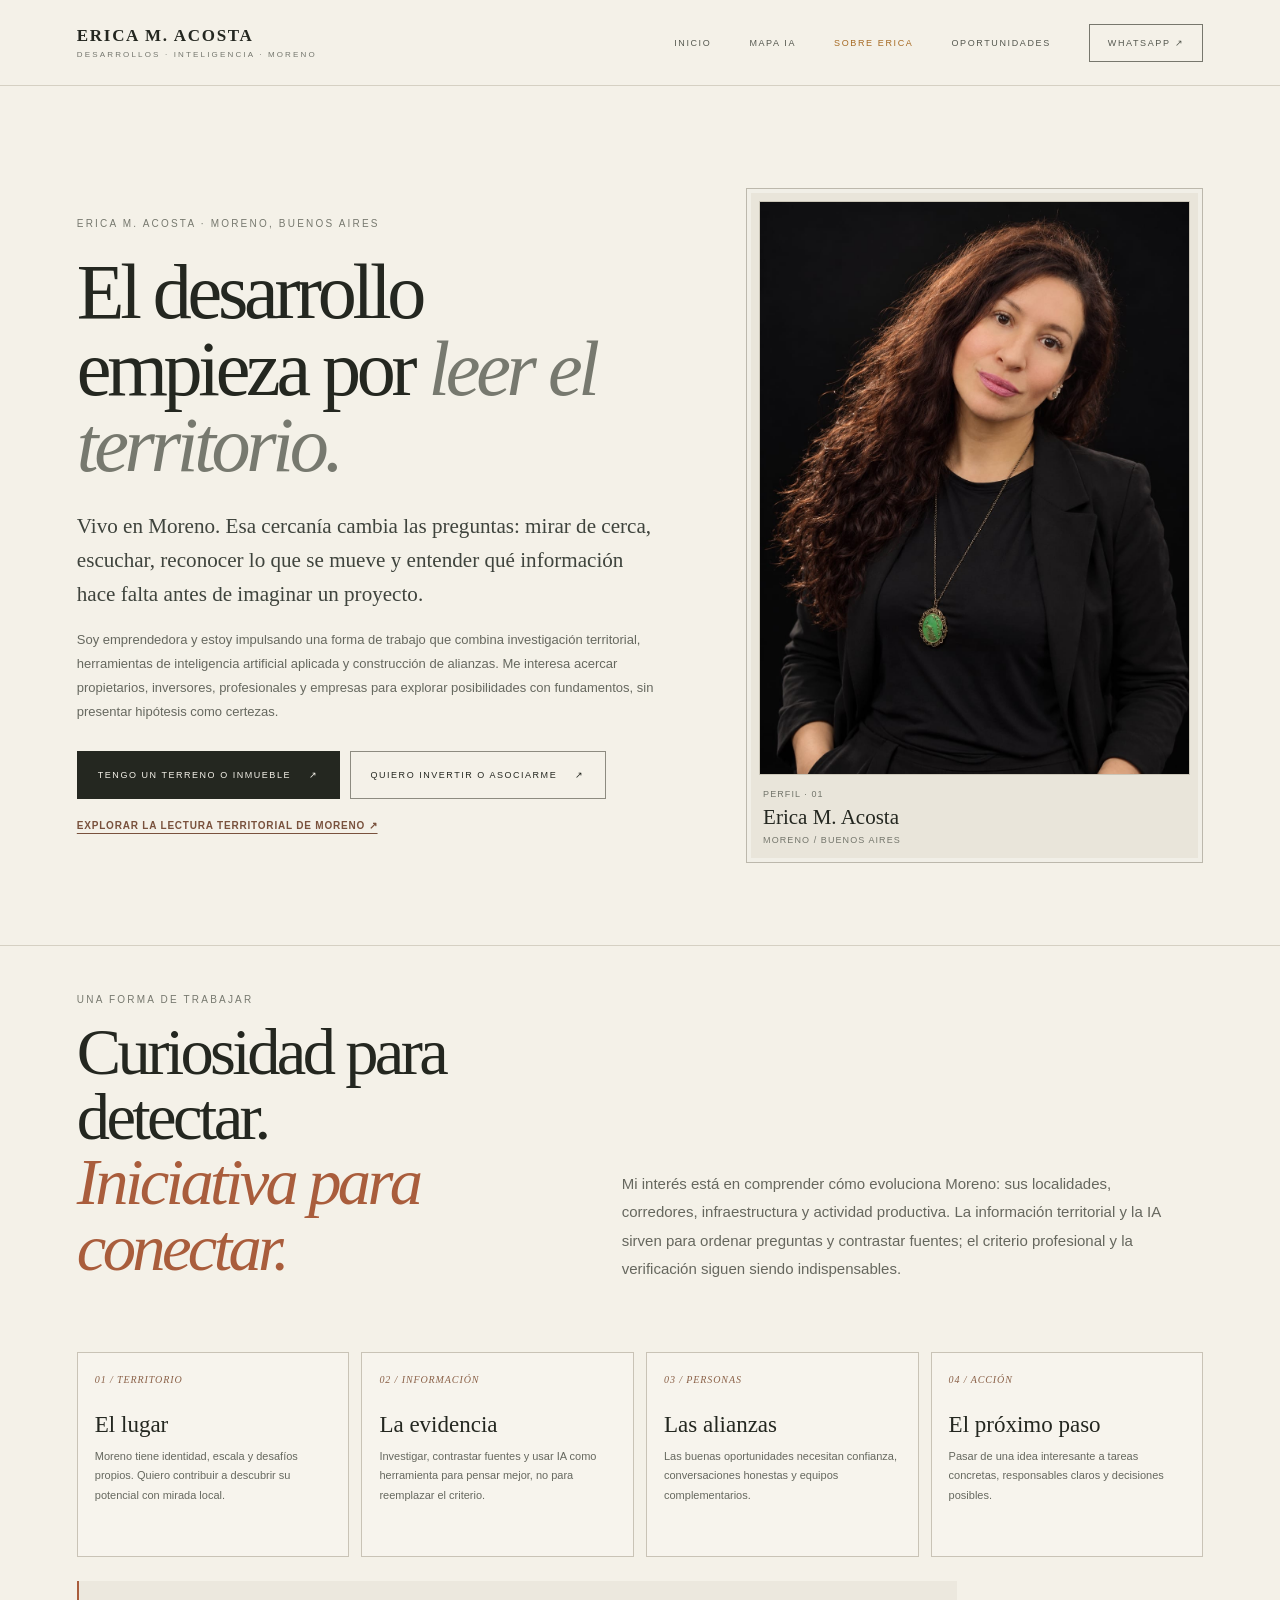
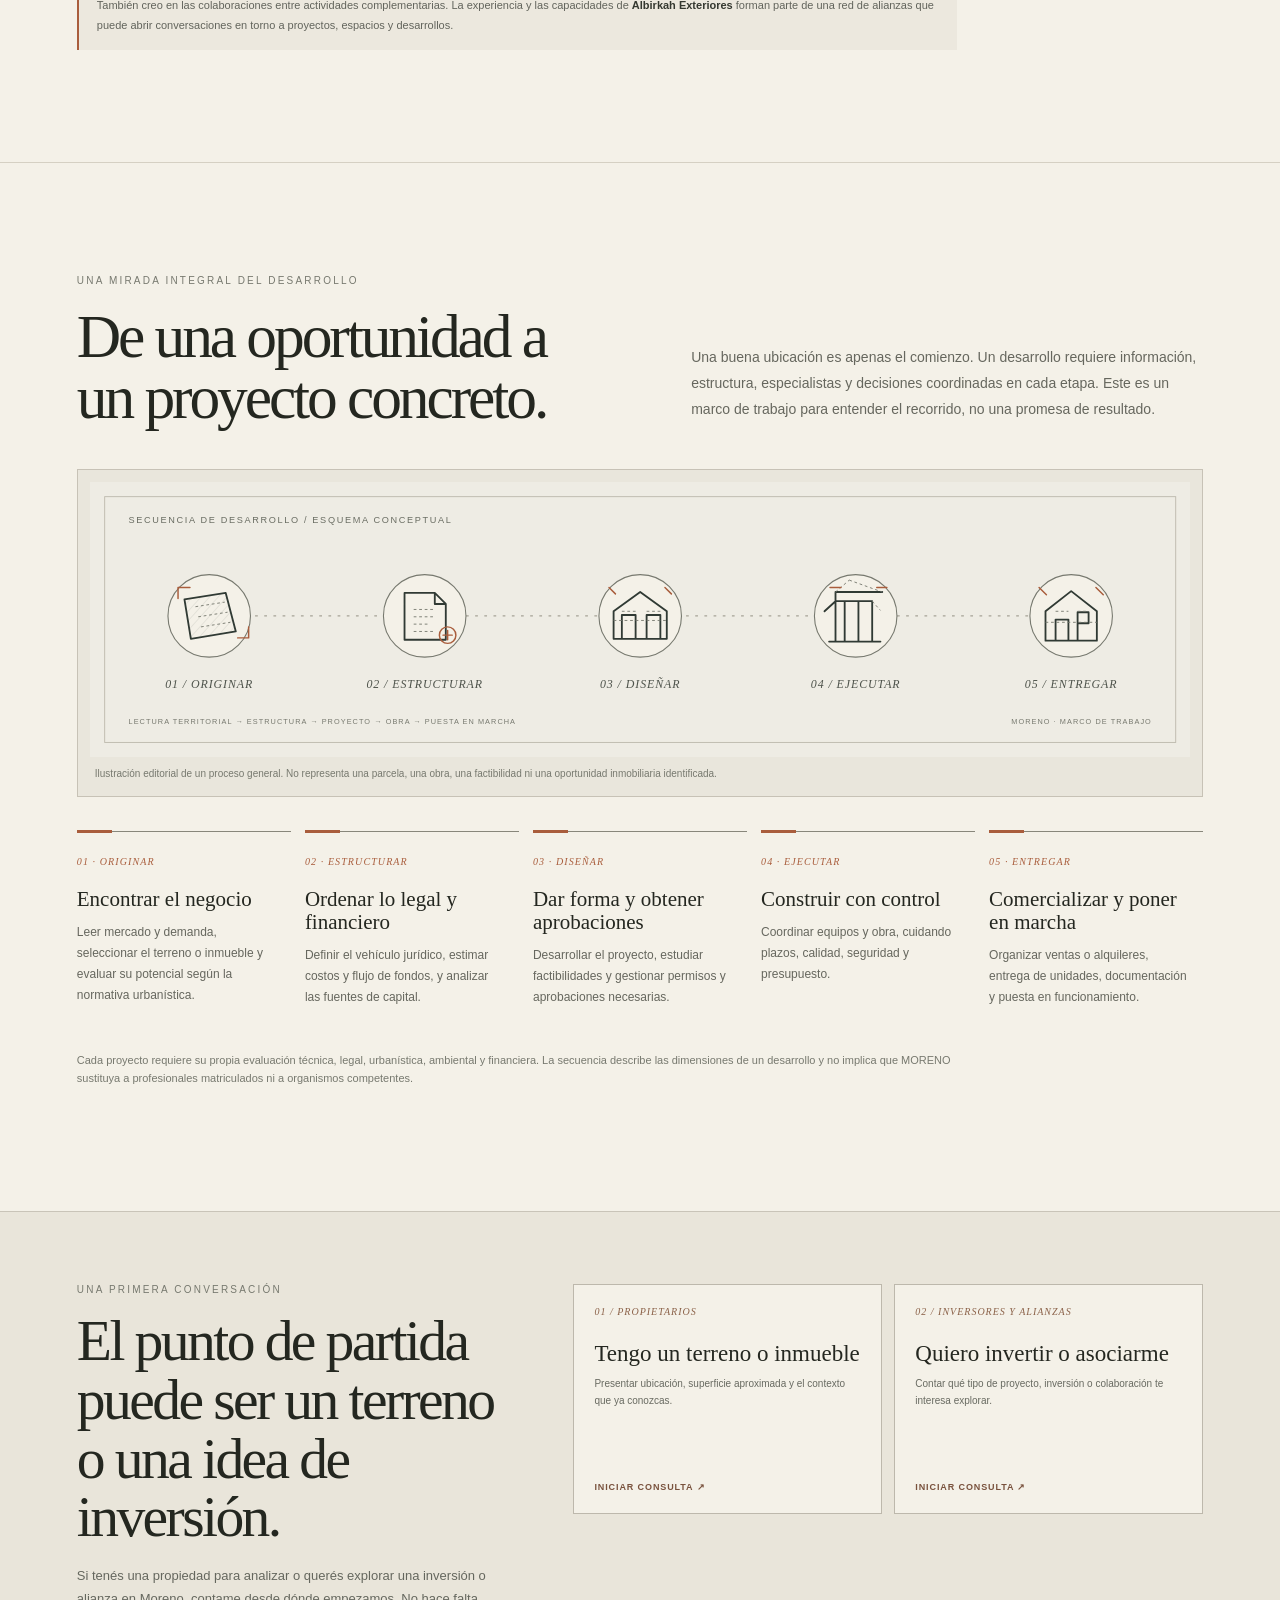
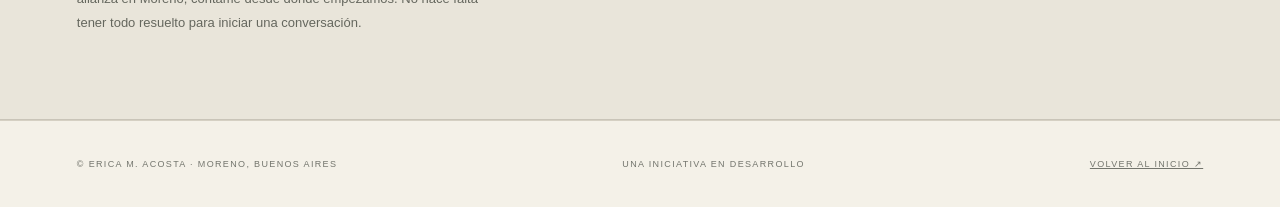
==== commit 0e5c9eaa: "Add architectural hatch detail to the originación symbol" ====
--- a/erica-acosta/index.html
+++ b/erica-acosta/index.html
@@ -81,6 +81,7 @@
         <path d="M130 146H1070" class="plate-route"/>
         <g class="plate-step" transform="translate(130 146)">
           <circle r="45" class="plate-ring"/>
+          <path d="M-27-18L18-25L29 17L-20 25Z" fill="url(#development-hatch)" stroke="none"/>
           <path d="M-27-18L18-25L29 17L-20 25Z" class="plate-drawing"/>
           <path d="M-15-10L17-15M-12 1L20-4M-9 12L23 7" class="plate-dimension"/>
           <path d="M-34-31H-21M-34-31V-19M31 24H43M43 24V12" class="plate-accent"/>
--- a/assets/css/erica.css
+++ b/assets/css/erica.css
@@ -634,3 +634,79 @@
   .hero .art-index{top:15px;right:16px}
   .hero .art-caption{left:17px;bottom:15px;font-size:11px}
 }
+
+
+/* Perfil de Erica: jerarquía editorial, retrato en lámina y recorridos de contacto. */
+.about-page{overflow:hidden}
+.about-hero{display:grid;grid-template-columns:minmax(0,1.04fr) minmax(320px,.82fr);gap:clamp(38px,7vw,104px);align-items:center;padding:clamp(58px,8vw,112px) 0 82px}
+.about-hero-copy .eyebrow{margin-bottom:25px}
+.about-hero h1{max-width:760px;margin:0 0 25px;color:var(--ink);font:400 clamp(48px,6.1vw,82px)/.98 var(--serif);letter-spacing:-.055em}
+.about-hero h1 em{color:#77796f;font-style:italic}
+.about-hero-lead{max-width:650px;margin:0 0 16px;color:#3f443d;font:400 clamp(18px,1.65vw,22px)/1.62 var(--serif)}
+.about-hero-detail{max-width:640px;margin:0;color:#66685f;font:13px/1.85 var(--sans)}
+.about-hero .hero-actions{margin-top:27px;gap:10px}
+.about-hero .hero-actions .button{min-height:48px}
+.about-map-link{display:inline-block;margin-top:19px;color:#79523d;font:600 10px/1.5 var(--sans);letter-spacing:.08em;text-transform:uppercase;text-underline-offset:4px}
+.about-map-link:focus-visible{outline:2px solid var(--rust);outline-offset:4px}
+.about-portrait-plate{min-width:0;margin:0;padding:12px;border:1px solid #bcb8ac;background:#e9e5da;box-shadow:inset 0 0 0 4px #f1efe7}
+.about-portrait-frame{display:flex;align-items:center;justify-content:center;min-height:280px;overflow:hidden;background:#ddd9cd;border:1px solid #cbc6b8}
+.about-portrait-frame img{display:block;width:100%;height:auto;max-height:680px;object-fit:contain}
+.about-portrait-plate figcaption{display:grid;grid-template-columns:1fr auto;gap:5px 15px;align-items:baseline;padding:13px 4px 3px}
+.about-portrait-plate figcaption span{color:#73756b;font:9px/1.4 var(--sans);letter-spacing:.12em}
+.about-portrait-plate figcaption strong{grid-column:1/-1;color:var(--ink);font:400 21px/1.15 var(--serif)}
+.about-approach{padding-top:48px}
+.about-approach .section-heading{align-items:end}
+.about-approach .section-heading h2{max-width:660px}
+.about-approach .section-heading p{max-width:560px}
+.about-pillars{grid-template-columns:repeat(4,minmax(0,1fr));gap:12px;margin-top:38px}
+.about-pillars .pillar{min-height:205px;padding:20px 17px;background:rgba(255,255,255,.22)}
+.about-pillars .pillar-index{display:block;margin-bottom:25px;color:#8a6047;font:italic 10px/1.4 var(--serif);letter-spacing:.09em}
+.about-pillars .pillar strong{display:block;font:400 23px/1.1 var(--serif)}
+.about-pillars .pillar p{margin:10px 0 0;font:11px/1.75 var(--sans)}
+.about-alliance-note{max-width:880px;margin:24px 0 0;padding:15px 18px;border-left:2px solid var(--rust);color:#62645c;background:#ece8de;font:11px/1.8 var(--sans)}
+.about-alliance-note strong{color:#343830}
+.development-plate-wrap{margin:30px 0 34px;padding:12px;border:1px solid #c7c2b6;background:#e9e6dc}
+.development-plate{display:block;width:100%;height:auto;background:#eeece4}
+.plate-kicker{fill:#696c62;font:10px var(--sans);letter-spacing:1.8px}
+.plate-route{fill:none;stroke:#a7a498;stroke-width:1.1;stroke-dasharray:3 7}
+.plate-ring{fill:#f4f1e8;stroke:#77796f;stroke-width:1.2}
+.plate-drawing{fill:none;stroke:#303a34;stroke-width:2;stroke-linecap:round;stroke-linejoin:round}
+.plate-dimension{fill:none;stroke:#77796f;stroke-width:1;stroke-dasharray:3 3}
+.plate-accent{fill:none;stroke:#a95d3c;stroke-width:1.6;stroke-linecap:round}
+.plate-label{fill:#4e534b;font:italic 13px Georgia,serif;letter-spacing:1px}
+.plate-footnote{fill:#77796f;font:8px var(--sans);letter-spacing:1.15px}
+.development-plate-wrap figcaption{padding:9px 5px 2px;color:#77796f;font:10px/1.65 var(--sans)}
+.about-contact{padding:72px 0;border-top:1px solid #c9c4b8;border-bottom:1px solid #c9c4b8;background:#e9e5da}
+.about-contact-grid{display:grid;grid-template-columns:minmax(0,.8fr) minmax(0,1.2fr);gap:clamp(30px,6vw,84px);align-items:start}
+.about-contact-copy h2{max-width:550px;margin:17px 0;color:var(--ink);font:400 clamp(36px,4.5vw,58px)/1.02 var(--serif);letter-spacing:-.045em}
+.about-contact-copy p{max-width:490px;color:#65675e;font:13px/1.8 var(--sans)}
+.about-contact-paths{display:grid;grid-template-columns:repeat(2,minmax(0,1fr));gap:12px}
+.about-contact-path{display:flex;min-height:230px;flex-direction:column;align-items:flex-start;padding:20px;border:1px solid #bdb8ac;background:#f4f1e8;color:var(--ink);text-decoration:none;transition:background .18s,border-color .18s,transform .18s}
+.about-contact-path:hover{background:#faf8f2;border-color:#8d8a7e;transform:translateY(-2px)}
+.about-contact-path:focus-visible{outline:2px solid var(--rust);outline-offset:3px}
+.about-contact-path span{color:#8a6047;font:italic 10px/1.4 var(--serif);letter-spacing:.1em}
+.about-contact-path strong{margin:22px 0 9px;font:400 23px/1.1 var(--serif)}
+.about-contact-path small{color:#686a61;font:10px/1.7 var(--sans)}
+.about-contact-path b{margin-top:auto;padding-top:20px;color:#79523d;font:600 9px/1.4 var(--sans);letter-spacing:.1em;text-transform:uppercase}
+@media(max-width:980px){.about-pillars{grid-template-columns:repeat(2,minmax(0,1fr))}.about-contact-grid{grid-template-columns:1fr}}
+@media(max-width:760px){
+  .about-hero{grid-template-columns:1fr;gap:30px;padding:54px 0 60px}
+  .about-hero h1{font-size:clamp(45px,12vw,66px)}
+  .about-hero .hero-actions{align-items:stretch;flex-direction:column}
+  .about-hero .hero-actions .button{width:100%;justify-content:space-between}
+  .about-portrait-plate{max-width:620px}
+  .about-approach{padding-top:40px}
+  .about-pillars{grid-template-columns:1fr 1fr;gap:9px;margin-top:26px}
+  .about-pillars .pillar{min-height:0;padding:16px 13px}
+  .about-pillars .pillar-index{margin-bottom:18px;font-size:9px}
+  .about-pillars .pillar strong{font-size:21px}
+  .about-alliance-note{padding:13px 14px}
+  .development-plate-wrap{margin:22px 0 28px;padding:8px;overflow-x:auto}
+  .development-plate{min-width:760px}
+  .development-plate-wrap figcaption{font-size:9px}
+  .about-contact{padding:54px 0}
+  .about-contact-paths{grid-template-columns:1fr}
+  .about-contact-path{min-height:190px}
+}
+@media(max-width:420px){.about-pillars{grid-template-columns:1fr}}
+@media(prefers-reduced-motion:reduce){.about-contact-path{transition:none}.about-contact-path:hover{transform:none}}
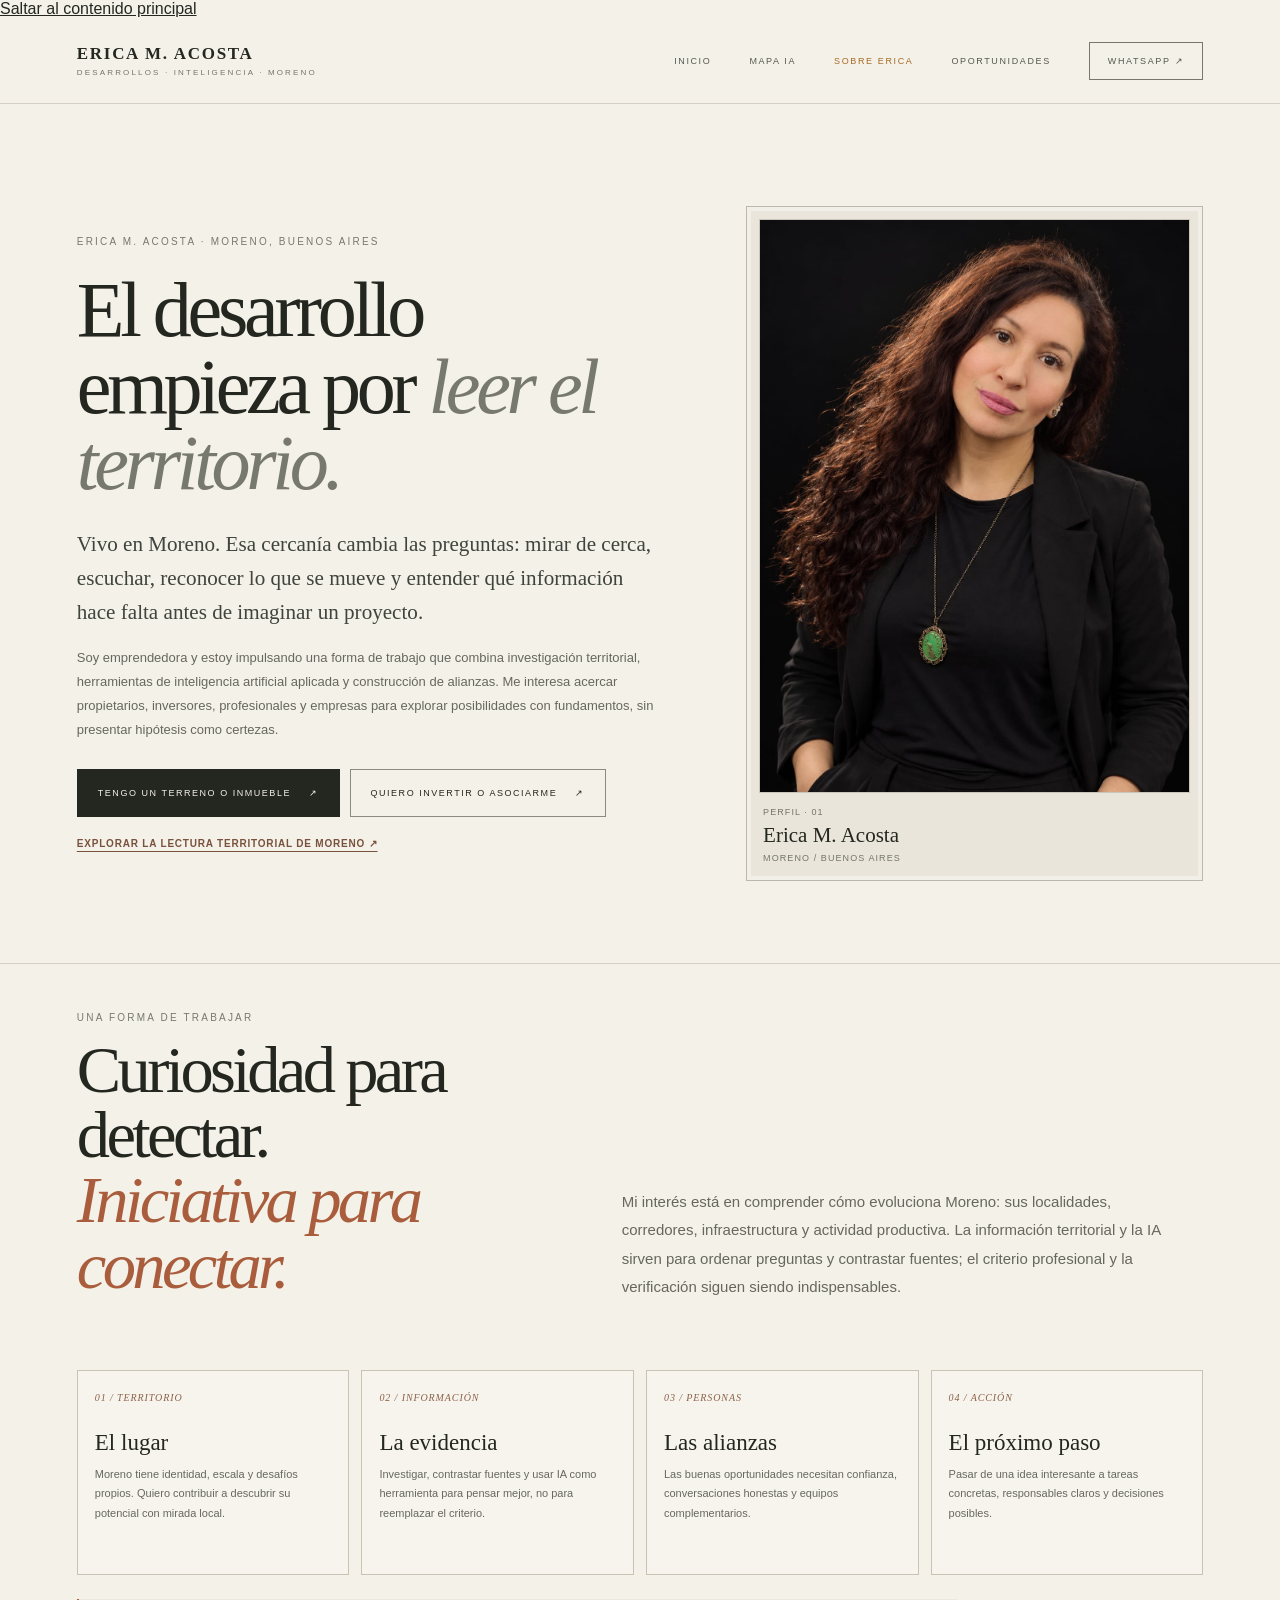
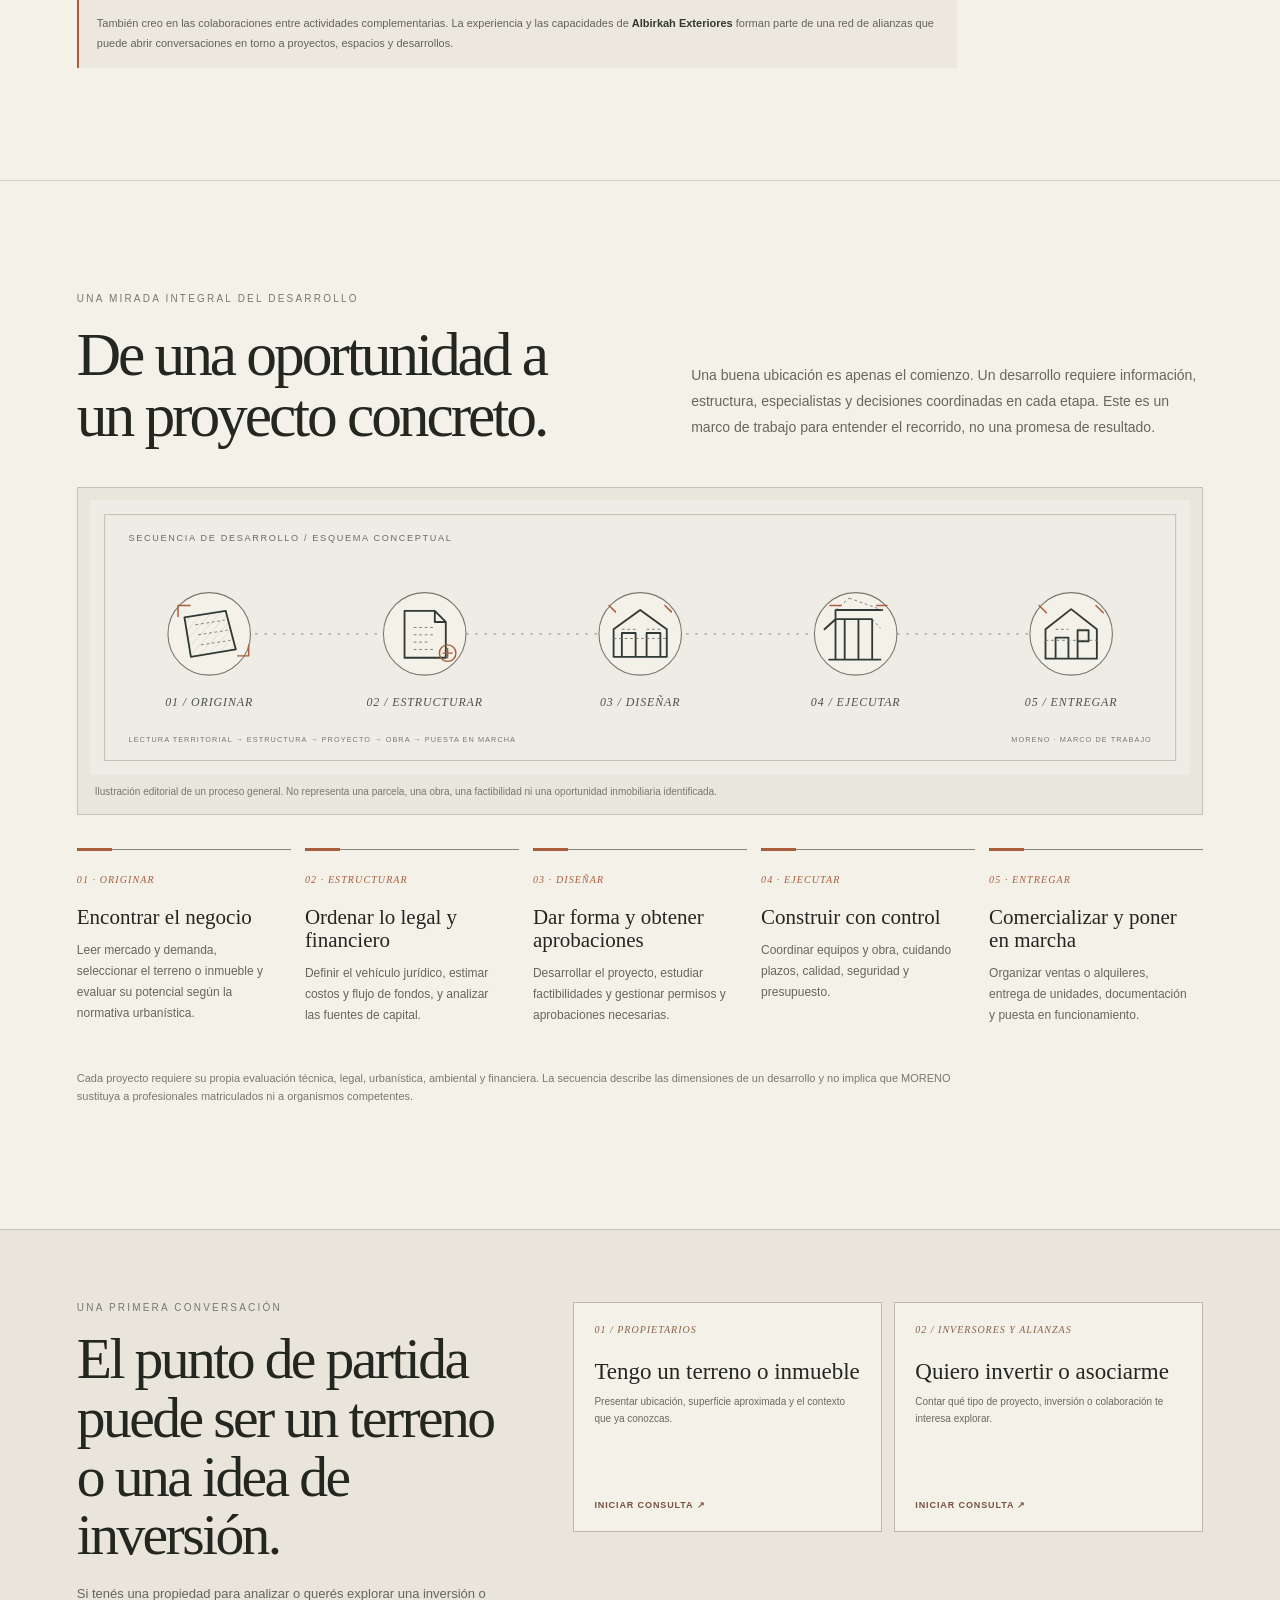
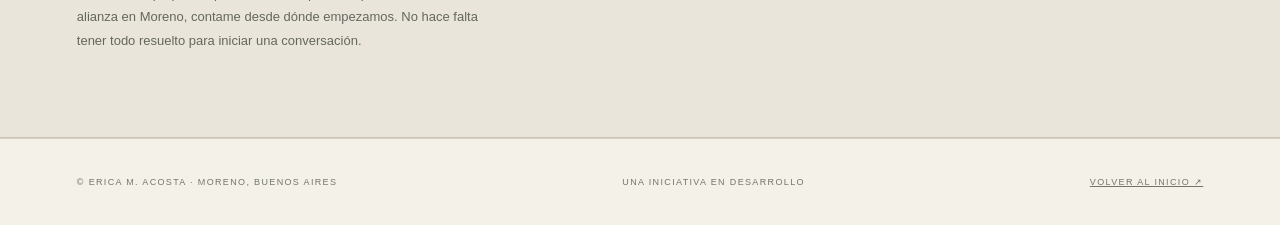
==== commit 34556aa0: "Add accessible skip navigation to site pages" ====
--- a/erica-acosta/index.html
+++ b/erica-acosta/index.html
@@ -1,5 +1,6 @@
-<!doctype html><html lang="es-AR"><head><meta charset="utf-8"><meta name="viewport" content="width=device-width,initial-scale=1"><title>Erica M. Acosta | Originación inmobiliaria e inteligencia territorial en Moreno</title><meta name="description" content="Erica M. Acosta, residente de Moreno y emprendedora. Investigación territorial, originación de oportunidades inmobiliarias y alianzas para explorar proyectos con información y criterio."><meta name="keywords" content="Erica M. Acosta Moreno, emprendedora de Moreno, desarrollo inmobiliario, Albirkah Exteriores, alianzas empresariales"><meta property="og:type" content="profile"><meta property="og:locale" content="es_AR"><meta property="og:title" content="Erica M. Acosta — Originación inmobiliaria en Moreno"><meta property="og:description" content="Investigación territorial, oportunidades inmobiliarias y alianzas para explorar proyectos en Moreno con información y criterio."><meta property="og:image" content="https://leandrocuellarok-netizen.github.io/morenodesarrollos/ERICA%20ACOSTA-%20VILANOVA%20GROUP.jpg"><meta property="og:image:alt" content="Retrato de Erica M. Acosta"><meta name="twitter:card" content="summary_large_image"><meta name="twitter:title" content="Erica M. Acosta — Originación inmobiliaria en Moreno"><meta name="twitter:description" content="Investigación territorial, oportunidades inmobiliarias y alianzas en Moreno, Buenos Aires."><link rel="canonical" href="https://leandrocuellarok-netizen.github.io/morenodesarrollos/erica-acosta/"><link rel="stylesheet" href="../assets/css/erica.css"><script type="application/ld+json">{"@context":"https://schema.org","@type":"Person","name":"Erica M. Acosta","url":"https://leandrocuellarok-netizen.github.io/morenodesarrollos/erica-acosta/","image":"https://leandrocuellarok-netizen.github.io/morenodesarrollos/ERICA%20ACOSTA-%20VILANOVA%20GROUP.jpg","description":"Residente de Moreno y emprendedora enfocada en investigación territorial, originación de oportunidades inmobiliarias, inteligencia artificial aplicada y creación de alianzas.","address":{"@type":"PostalAddress","addressLocality":"Moreno","addressRegion":"Buenos Aires","addressCountry":"AR"},"areaServed":{"@type":"AdministrativeArea","name":"Partido de Moreno, Buenos Aires, Argentina"},"knowsAbout":["Desarrollos inmobiliarios","Inteligencia territorial","Inteligencia artificial aplicada","Originación de oportunidades inmobiliarias","Alianzas empresariales"]}</script><script defer src="../assets/js/site-navigation.js"></script></head><body><header class="site-header"><a class="brand" href="../">ERICA M. ACOSTA<small>DESARROLLOS · INTELIGENCIA · MORENO</small></a><button class="mobile-menu" type="button" aria-controls="primary-navigation" aria-expanded="false" aria-label="Abrir menú de navegación"><span class="mobile-menu-icon" aria-hidden="true">☰</span><span class="mobile-menu-label">Menú</span></button><nav class="nav" id="primary-navigation" aria-label="Navegación principal"><a href="../">Inicio</a><a href="../mapa-ia/">Mapa IA</a><a class="active" aria-current="page" href="./">Sobre Erica</a><a href="../oportunidades/">Oportunidades</a><a class="nav-cta" href="https://wa.me/5491141671674?text=Hola%20Erica%2C%20me%20gustar%C3%ADa%20conversar%20sobre%20MORENO." target="_blank" rel="noopener noreferrer">WhatsApp ↗</a></nav></header>
-<main class="about-page">
+<!doctype html><html lang="es-AR"><head><meta charset="utf-8"><meta name="viewport" content="width=device-width,initial-scale=1"><title>Erica M. Acosta | Originación inmobiliaria e inteligencia territorial en Moreno</title><meta name="description" content="Erica M. Acosta, residente de Moreno y emprendedora. Investigación territorial, originación de oportunidades inmobiliarias y alianzas para explorar proyectos con información y criterio."><meta name="keywords" content="Erica M. Acosta Moreno, emprendedora de Moreno, desarrollo inmobiliario, Albirkah Exteriores, alianzas empresariales"><meta property="og:type" content="profile"><meta property="og:locale" content="es_AR"><meta property="og:title" content="Erica M. Acosta — Originación inmobiliaria en Moreno"><meta property="og:description" content="Investigación territorial, oportunidades inmobiliarias y alianzas para explorar proyectos en Moreno con información y criterio."><meta property="og:image" content="https://leandrocuellarok-netizen.github.io/morenodesarrollos/ERICA%20ACOSTA-%20VILANOVA%20GROUP.jpg"><meta property="og:image:alt" content="Retrato de Erica M. Acosta"><meta name="twitter:card" content="summary_large_image"><meta name="twitter:title" content="Erica M. Acosta — Originación inmobiliaria en Moreno"><meta name="twitter:description" content="Investigación territorial, oportunidades inmobiliarias y alianzas en Moreno, Buenos Aires."><link rel="canonical" href="https://leandrocuellarok-netizen.github.io/morenodesarrollos/erica-acosta/"><link rel="stylesheet" href="../assets/css/erica.css"><script type="application/ld+json">{"@context":"https://schema.org","@type":"Person","name":"Erica M. Acosta","url":"https://leandrocuellarok-netizen.github.io/morenodesarrollos/erica-acosta/","image":"https://leandrocuellarok-netizen.github.io/morenodesarrollos/ERICA%20ACOSTA-%20VILANOVA%20GROUP.jpg","description":"Residente de Moreno y emprendedora enfocada en investigación territorial, originación de oportunidades inmobiliarias, inteligencia artificial aplicada y creación de alianzas.","address":{"@type":"PostalAddress","addressLocality":"Moreno","addressRegion":"Buenos Aires","addressCountry":"AR"},"areaServed":{"@type":"AdministrativeArea","name":"Partido de Moreno, Buenos Aires, Argentina"},"knowsAbout":["Desarrollos inmobiliarios","Inteligencia territorial","Inteligencia artificial aplicada","Originación de oportunidades inmobiliarias","Alianzas empresariales"]}</script><script defer src="../assets/js/site-navigation.js"></script></head><body>
+<a class="skip-link" href="#main-content">Saltar al contenido principal</a><header class="site-header"><a class="brand" href="../">ERICA M. ACOSTA<small>DESARROLLOS · INTELIGENCIA · MORENO</small></a><button class="mobile-menu" type="button" aria-controls="primary-navigation" aria-expanded="false" aria-label="Abrir menú de navegación"><span class="mobile-menu-icon" aria-hidden="true">☰</span><span class="mobile-menu-label">Menú</span></button><nav class="nav" id="primary-navigation" aria-label="Navegación principal"><a href="../">Inicio</a><a href="../mapa-ia/">Mapa IA</a><a class="active" aria-current="page" href="./">Sobre Erica</a><a href="../oportunidades/">Oportunidades</a><a class="nav-cta" href="https://wa.me/5491141671674?text=Hola%20Erica%2C%20me%20gustar%C3%ADa%20conversar%20sobre%20MORENO." target="_blank" rel="noopener noreferrer">WhatsApp ↗</a></nav></header>
+<main id="main-content" tabindex="-1" class="about-page">
 <section class="wrap about-hero">
   <div class="about-hero-copy">
     <div class="eyebrow">ERICA M. ACOSTA · MORENO, BUENOS AIRES</div>
--- a/assets/css/erica.css
+++ b/assets/css/erica.css
@@ -710,3 +710,49 @@
 }
 @media(max-width:420px){.about-pillars{grid-template-columns:1fr}}
 @media(prefers-reduced-motion:reduce){.about-contact-path{transition:none}.about-contact-path:hover{transform:none}}
+
+
+/* Portada: dos recorridos comerciales claros desde el primer pantallazo. */
+.hero-commercial-actions {
+  margin-top: 30px;
+  align-items: stretch;
+}
+.hero-commercial-actions .button {
+  min-height: 54px;
+  justify-content: space-between;
+  gap: 14px;
+}
+.hero-commercial-note {
+  max-width: 560px;
+  margin: 16px 0 0;
+  color: #77796f;
+  font: 11px/1.7 var(--sans);
+}
+.hero-commercial-note a {
+  margin-left: 4px;
+  color: #80533a;
+  text-decoration-thickness: 1px;
+  text-underline-offset: 3px;
+}
+.hero-commercial-note a:focus-visible {
+  outline: 2px solid var(--rust);
+  outline-offset: 4px;
+}
+@media (max-width: 760px) {
+  .hero-commercial-actions {
+    display: grid;
+    grid-template-columns: 1fr;
+    gap: 10px;
+  }
+  .hero-commercial-actions .button {
+    width: 100%;
+    min-height: 52px;
+  }
+  .hero-commercial-note {
+    font-size: 10px;
+  }
+  .hero-commercial-note a {
+    display: inline-block;
+    margin: 6px 0 0;
+  }
+}
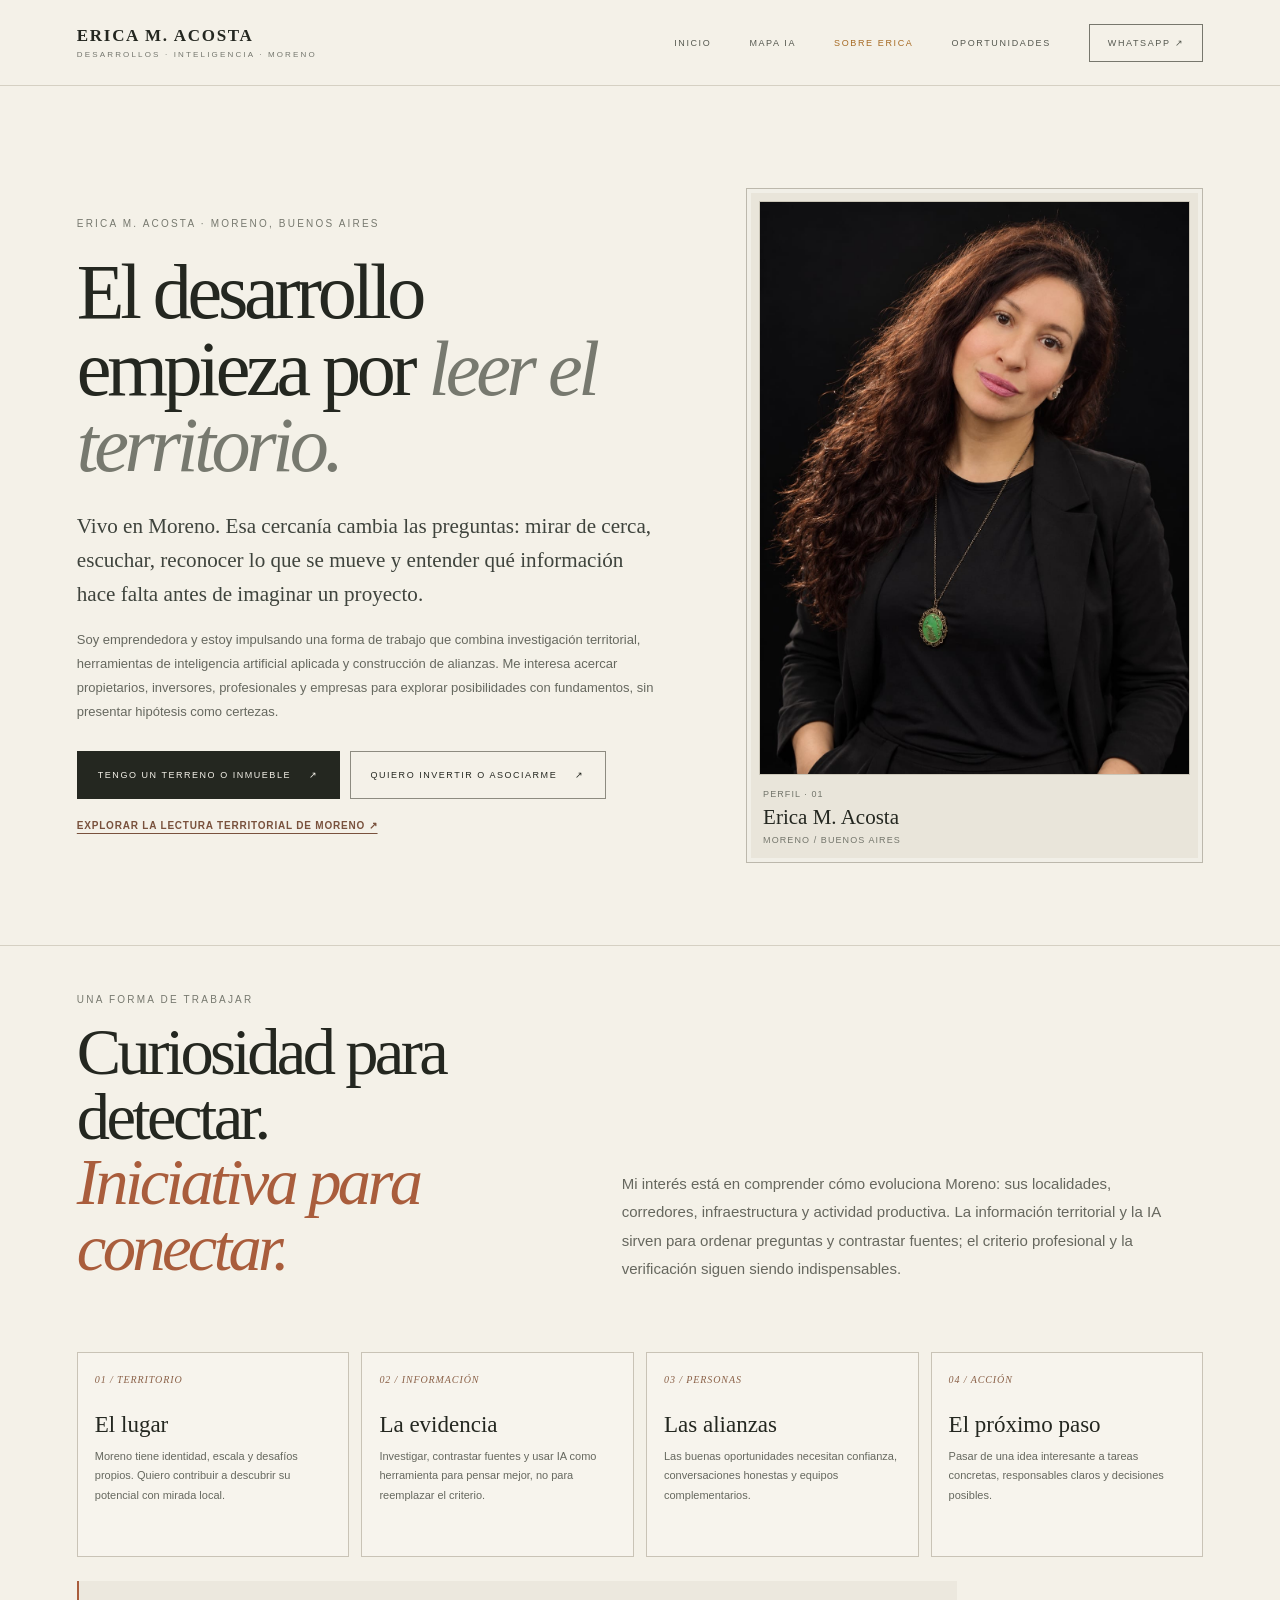
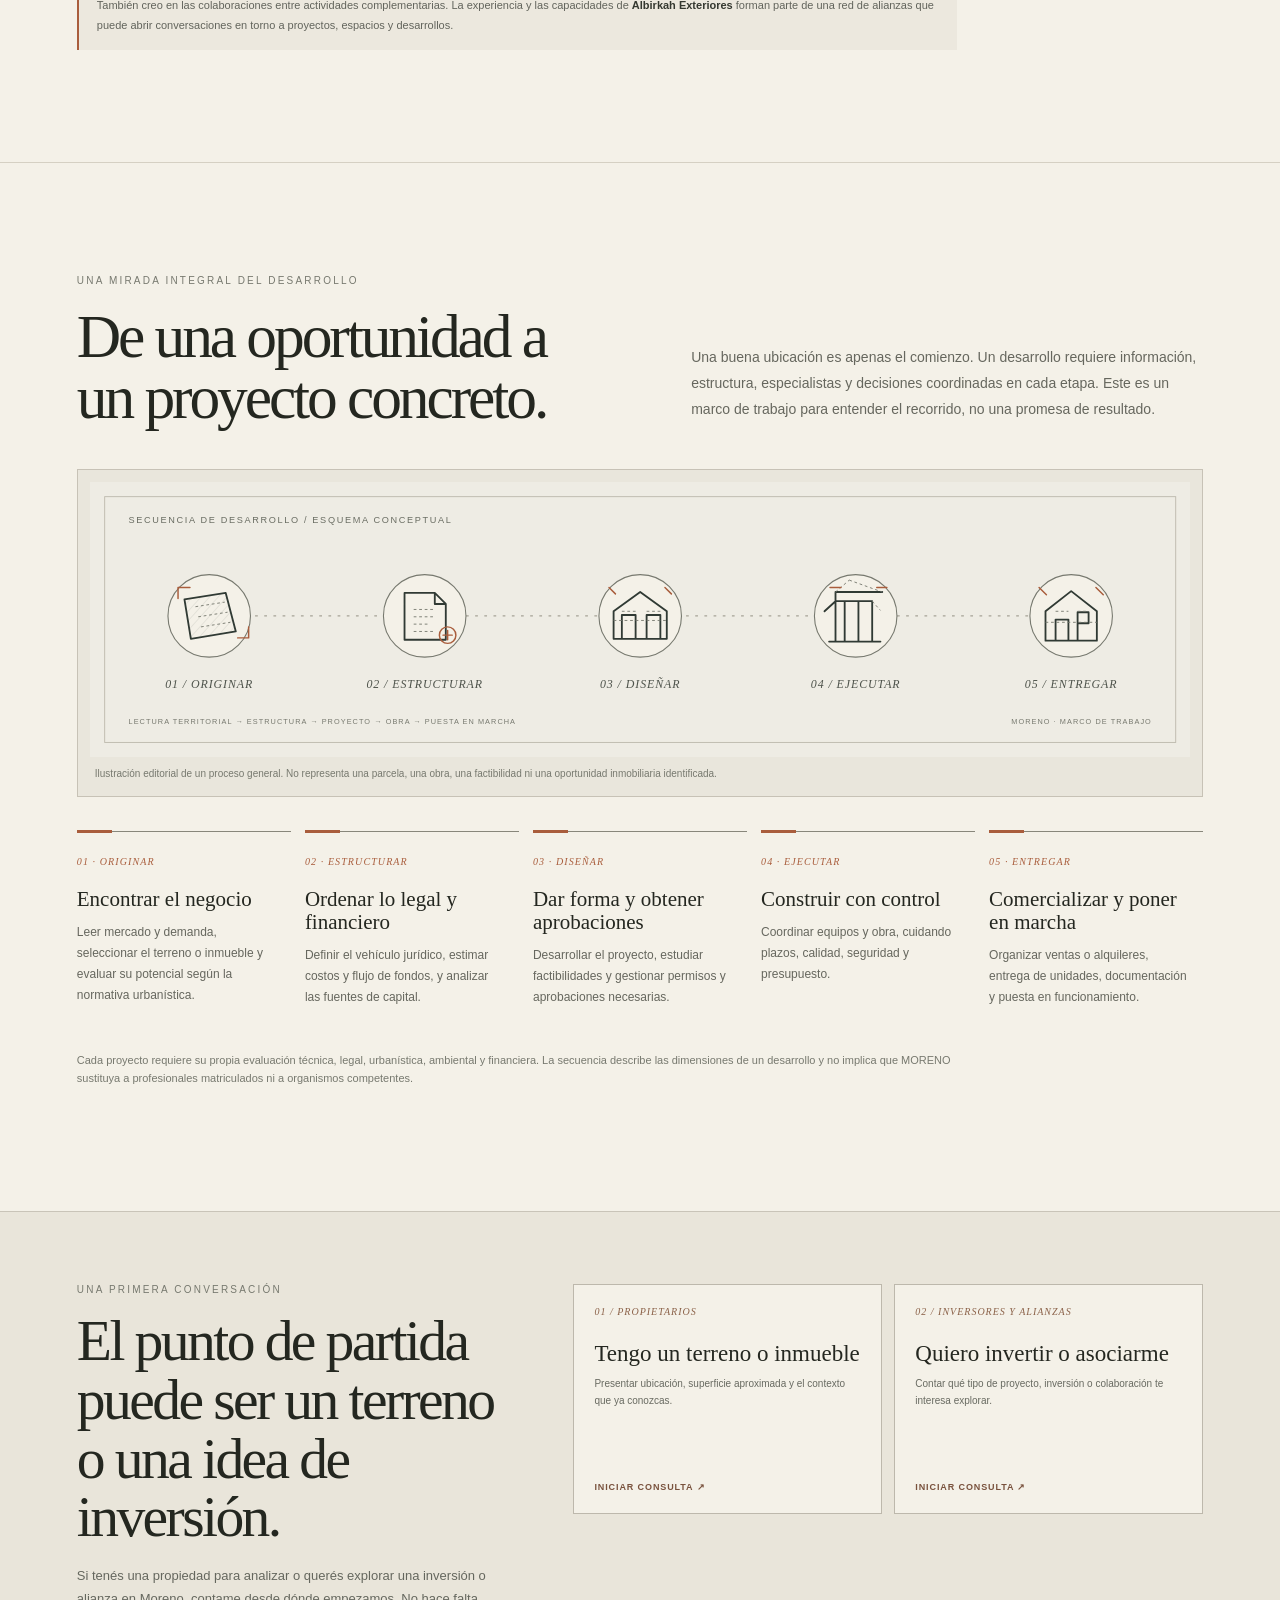
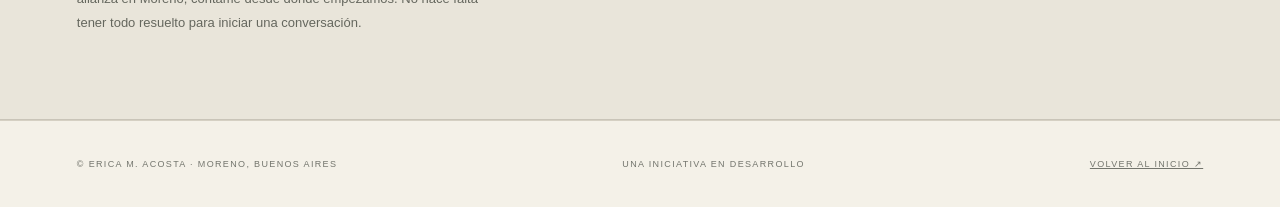
==== commit 9721545f: "Improve opportunity intake with progressive disclosure and intent-aware handoff" ====
--- a/erica-acosta/index.html
+++ b/erica-acosta/index.html
@@ -8,8 +8,8 @@
     <p class="about-hero-lead">Vivo en Moreno. Esa cercanía cambia las preguntas: mirar de cerca, escuchar, reconocer lo que se mueve y entender qué información hace falta antes de imaginar un proyecto.</p>
     <p class="about-hero-detail">Soy emprendedora y estoy impulsando una forma de trabajo que combina investigación territorial, herramientas de inteligencia artificial aplicada y construcción de alianzas. Me interesa acercar propietarios, inversores, profesionales y empresas para explorar posibilidades con fundamentos, sin presentar hipótesis como certezas.</p>
     <div class="hero-actions">
-      <a class="button dark" href="../oportunidades/?perfil=propietario">Tengo un terreno o inmueble <span>↗</span></a>
-      <a class="button" href="../oportunidades/?perfil=inversor">Quiero invertir o asociarme <span>↗</span></a>
+      <a class="button dark" href="../oportunidades/?perfil=propietario&interes=terreno">Tengo un terreno o inmueble <span>↗</span></a>
+      <a class="button" href="../oportunidades/?perfil=inversor&interes=inversion">Quiero invertir o asociarme <span>↗</span></a>
     </div>
     <a class="about-map-link" href="../mapa-ia/">Explorar la lectura territorial de MORENO ↗</a>
   </div>
@@ -142,13 +142,13 @@
       <p>Si tenés una propiedad para analizar o querés explorar una inversión o alianza en Moreno, contame desde dónde empezamos. No hace falta tener todo resuelto para iniciar una conversación.</p>
     </div>
     <div class="about-contact-paths">
-      <a class="about-contact-path" href="../oportunidades/?perfil=propietario">
+      <a class="about-contact-path" href="../oportunidades/?perfil=propietario&interes=terreno">
         <span>01 / PROPIETARIOS</span>
         <strong>Tengo un terreno o inmueble</strong>
         <small>Presentar ubicación, superficie aproximada y el contexto que ya conozcas.</small>
         <b>Iniciar consulta ↗</b>
       </a>
-      <a class="about-contact-path" href="../oportunidades/?perfil=inversor">
+      <a class="about-contact-path" href="../oportunidades/?perfil=inversor&interes=inversion">
         <span>02 / INVERSORES Y ALIANZAS</span>
         <strong>Quiero invertir o asociarme</strong>
         <small>Contar qué tipo de proyecto, inversión o colaboración te interesa explorar.</small>
--- a/assets/css/erica.css
+++ b/assets/css/erica.css
@@ -756,3 +756,51 @@
     margin: 6px 0 0;
   }
 }
+
+
+/* Accesibilidad transversal: salto al contenido y foco de teclado visible. */
+.skip-link {
+  position: fixed;
+  top: 10px;
+  left: 10px;
+  z-index: 2001;
+  width: 1px;
+  height: 1px;
+  margin: -1px;
+  padding: 0;
+  overflow: hidden;
+  clip: rect(0, 0, 0, 0);
+  clip-path: inset(50%);
+  white-space: nowrap;
+  border: 0;
+  background: var(--ink);
+  color: var(--paper);
+  font: 600 11px/1.4 var(--sans);
+  letter-spacing: .08em;
+  text-decoration: none;
+}
+.skip-link:focus {
+  width: auto;
+  height: auto;
+  margin: 0;
+  padding: 12px 16px;
+  overflow: visible;
+  clip: auto;
+  clip-path: none;
+  white-space: normal;
+  border: 1px solid var(--rust);
+  outline: 2px solid var(--rust);
+  outline-offset: 3px;
+}
+:where(a, button, input, select, textarea, summary, [tabindex]):focus-visible {
+  outline: 2px solid var(--rust);
+  outline-offset: 3px;
+}
+main#main-content:focus {
+  outline: none;
+}
+@media (prefers-reduced-motion: reduce) {
+  .skip-link {
+    transition: none;
+  }
+}
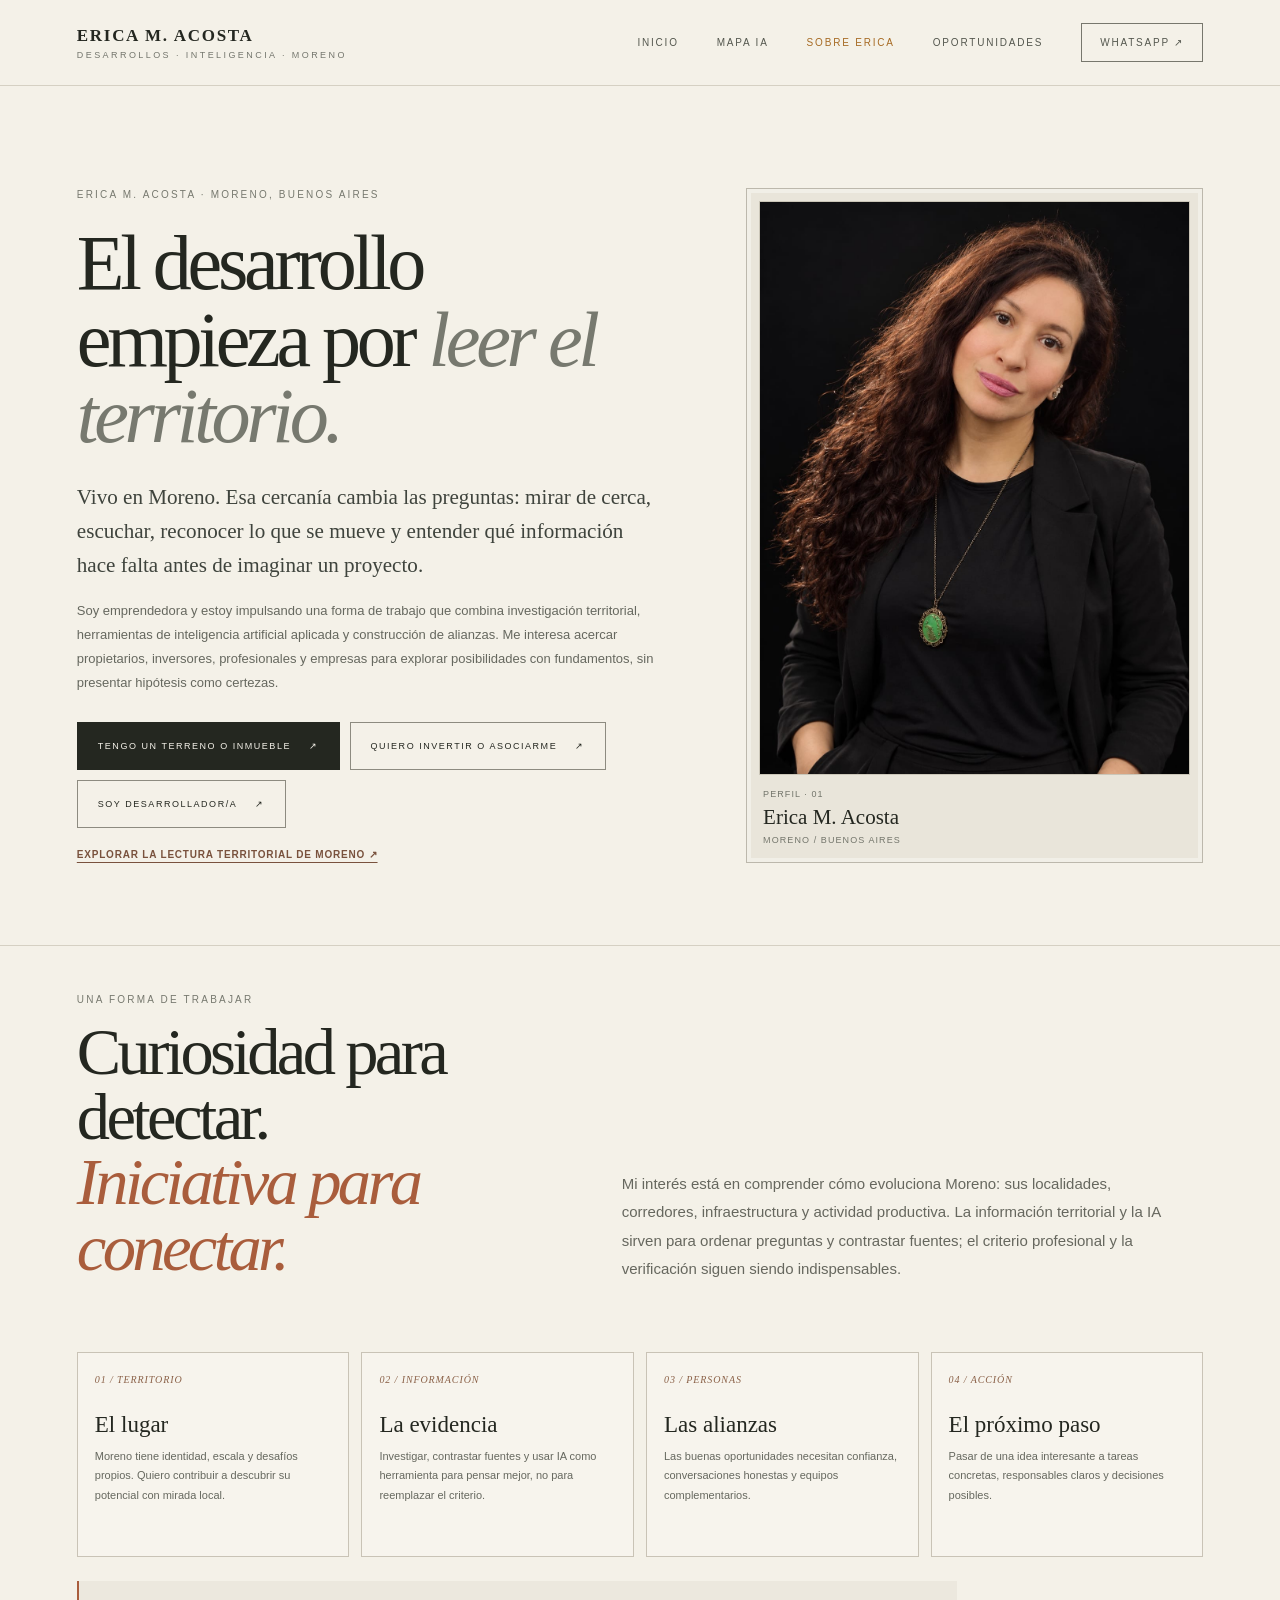
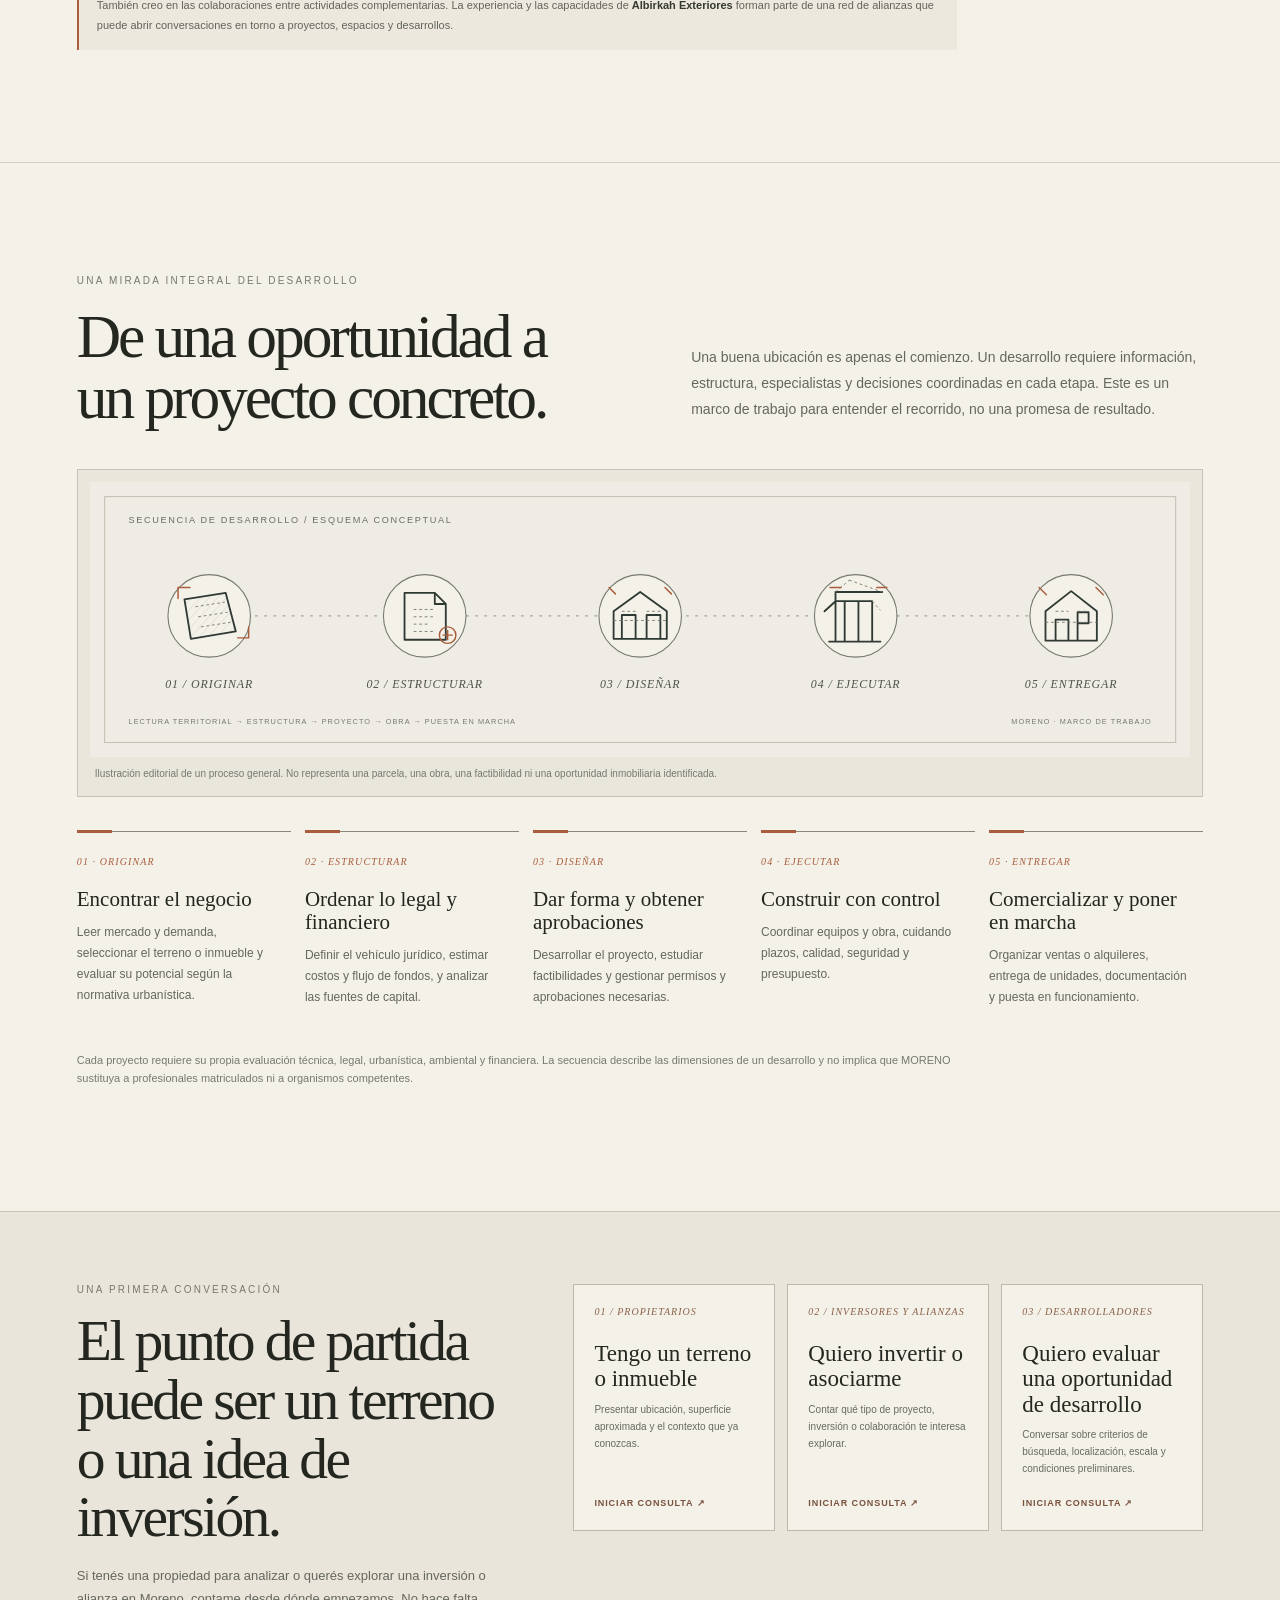
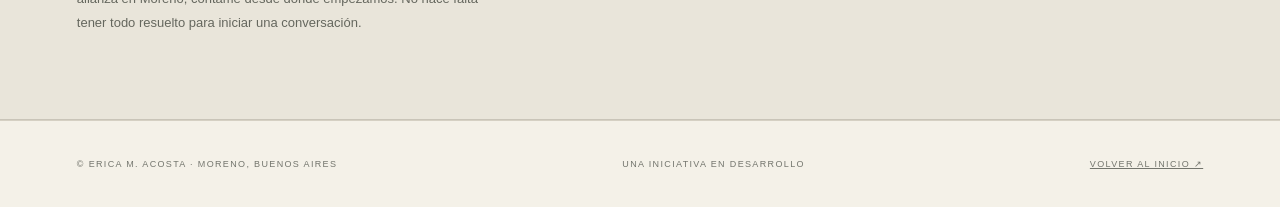
==== commit 63d7ffd8: "Add a dedicated developer opportunity intake path" ====
--- a/erica-acosta/index.html
+++ b/erica-acosta/index.html
@@ -10,6 +10,7 @@
     <div class="hero-actions">
       <a class="button dark" href="../oportunidades/?perfil=propietario&interes=terreno">Tengo un terreno o inmueble <span>↗</span></a>
       <a class="button" href="../oportunidades/?perfil=inversor&interes=inversion">Quiero invertir o asociarme <span>↗</span></a>
+      <a class="button" href="../oportunidades/?perfil=desarrollador&interes=desarrollo">Soy desarrollador/a <span>↗</span></a>
     </div>
     <a class="about-map-link" href="../mapa-ia/">Explorar la lectura territorial de MORENO ↗</a>
   </div>
@@ -154,6 +155,12 @@
         <small>Contar qué tipo de proyecto, inversión o colaboración te interesa explorar.</small>
         <b>Iniciar consulta ↗</b>
       </a>
+      <a class="about-contact-path" href="../oportunidades/?perfil=desarrollador&interes=desarrollo">
+        <span>03 / DESARROLLADORES</span>
+        <strong>Quiero evaluar una oportunidad de desarrollo</strong>
+        <small>Conversar sobre criterios de búsqueda, localización, escala y condiciones preliminares.</small>
+        <b>Iniciar consulta ↗</b>
+      </a>
     </div>
   </div>
 </section>
--- a/assets/css/erica.css
+++ b/assets/css/erica.css
@@ -157,11 +157,19 @@
 .opportunity-hero{padding-bottom:48px}
 .opportunity-hero h1{max-width:1000px}
 .opportunity-intro{max-width:780px}
-.opportunity-paths{display:grid;grid-template-columns:1fr 1fr;gap:18px;margin:8px 0 48px}
+.opportunity-hero-actions{display:flex;align-items:center;gap:16px;flex-wrap:wrap;margin-top:26px}
+.opportunity-hero-actions .button{min-height:48px}
+.opportunity-hero-secondary{font:9px/1.6 var(--sans);letter-spacing:.14em;text-transform:uppercase;color:#6b6258;text-underline-offset:4px}
+.opportunity-hero-note{font:11px/1.7 var(--sans);color:#77796f;margin:12px 0 0}
+#opportunity-form{scroll-margin-top:112px}
+#opportunity-form:target{outline:1px solid var(--rust);outline-offset:4px}
+.opportunity-paths{display:grid;grid-template-columns:repeat(3,minmax(0,1fr));gap:18px;margin:8px 0 48px}
 .opportunity-path{padding:24px 24px 22px;border:1px solid var(--line);background:#eeeae0}
 .opportunity-path span{font:italic 12px var(--serif);color:var(--rust)}
 .opportunity-path h2{font:400 27px/1.1 var(--serif);margin:13px 0 9px}
 .opportunity-path p{font:13px/1.8 var(--sans);color:#66675e;margin:0}
+.opportunity-path-link{display:inline-block;margin-top:20px;padding-bottom:4px;border-bottom:1px solid #a95d3c;color:#79523d;font:600 9px/1.5 var(--sans);letter-spacing:.12em;text-decoration:none;text-transform:uppercase;text-underline-offset:4px}
+.opportunity-path-link:focus-visible{outline:2px solid var(--rust);outline-offset:4px}
 .opportunity-form-shell{display:grid;grid-template-columns:.72fr 1.28fr;gap:6vw;align-items:start;padding:48px 0 100px;border-top:1px solid var(--line)}
 .opportunity-form-aside h2{font:400 clamp(34px,4vw,50px)/1 var(--serif);letter-spacing:-.04em;margin:15px 0}
 .opportunity-form-aside p{font:13px/1.85 var(--sans);color:#66675e}
@@ -184,8 +192,8 @@
 .form-status{min-height:1.5em;font:12px/1.6 var(--sans);color:#5b6b5d;margin:12px 0 0}
 .opportunity-direct{margin-top:24px;padding-top:20px;border-top:1px solid var(--line);font:12px/1.8 var(--sans);color:#66675e}
 .opportunity-direct a{color:#80533a;text-underline-offset:3px}
-@media(max-width:900px){.opportunity-form-shell{grid-template-columns:1fr;gap:25px}.opportunity-form-aside{max-width:760px}}
-@media(max-width:760px){.opportunity-paths{grid-template-columns:1fr}.opportunity-form{padding:20px 16px}.form-grid{grid-template-columns:1fr}.form-field.full{grid-column:auto}.lead-bridge-actions{flex-direction:column;align-items:stretch}.lead-bridge-actions .button{justify-content:space-between}.opportunity-form-shell{padding:35px 0 70px}}
+@media(max-width:900px){.opportunity-paths{grid-template-columns:repeat(2,minmax(0,1fr))}.opportunity-form-shell{grid-template-columns:1fr;gap:25px}.opportunity-form-aside{max-width:760px}}
+@media(max-width:760px){.opportunity-hero-actions{align-items:stretch;flex-direction:column}.opportunity-hero-actions .button{justify-content:center;width:100%}.opportunity-hero-secondary{text-align:center}.opportunity-paths{grid-template-columns:1fr}.opportunity-form{padding:20px 16px}.form-grid{grid-template-columns:1fr}.form-field.full{grid-column:auto}.lead-bridge-actions{flex-direction:column;align-items:stretch}.lead-bridge-actions .button{justify-content:space-between}.opportunity-form-shell{padding:35px 0 70px}}
 
 
 /* Herramienta preliminar FOS/FOT para calificación de oportunidades */
@@ -220,6 +228,11 @@
 .contact-preview textarea:focus{outline:2px solid var(--rust);outline-offset:2px}
 .contact-preview-actions{display:flex;flex-wrap:wrap;gap:12px;margin-top:15px}
 .contact-preview-actions .button{justify-content:center;cursor:pointer}
+.contact-preview-stale{margin:13px 0 0;padding:12px 14px;border-left:3px solid var(--rust);background:#ece5d8;color:#624634;font:11px/1.65 var(--sans)}
+.contact-preview-stale[hidden]{display:none!important}
+.contact-preview textarea:disabled{opacity:.72;cursor:not-allowed;background:#eeeae0}
+.contact-preview-actions .button:disabled,
+.contact-preview-actions .button[aria-disabled="true"]{opacity:.48;cursor:not-allowed;pointer-events:none;transform:none}
 @media(max-width:600px){.contact-preview{padding:18px 14px}.contact-preview-actions{flex-direction:column}.contact-preview-actions .button{width:100%;justify-content:space-between}.contact-preview textarea{min-height:260px}}
 
 
@@ -583,11 +596,13 @@
 .pipeline-records-panel{margin-top:14px}
 .pipeline-records-heading{display:flex;justify-content:space-between;gap:20px;align-items:end}
 .pipeline-records-heading p{margin:0;color:#686a61;font:10px/1.5 var(--sans)}
-.pipeline-filter-row{display:grid;grid-template-columns:minmax(180px,.6fr) minmax(220px,1fr);gap:12px;margin:15px 0}
+.pipeline-filter-row{display:grid;grid-template-columns:minmax(160px,.7fr) minmax(200px,1fr) minmax(220px,1.2fr);gap:12px;margin:15px 0}
 .pipeline-filter-row>div{display:grid;gap:7px}
 .pipeline-records-table{min-width:900px}
 .pipeline-local-disclaimer{margin:18px 0 0;color:#72746b;font:10px/1.7 var(--sans)}
 @media(max-width:900px){
+  .pipeline-filter-row{grid-template-columns:repeat(2,minmax(0,1fr))}
+  .pipeline-filter-row>div:last-child{grid-column:1/-1}
   .pipeline-kpi-grid{grid-template-columns:repeat(3,minmax(0,1fr))}
   .pipeline-report-grid{grid-template-columns:1fr}
 }
@@ -680,7 +695,7 @@
 .about-contact-grid{display:grid;grid-template-columns:minmax(0,.8fr) minmax(0,1.2fr);gap:clamp(30px,6vw,84px);align-items:start}
 .about-contact-copy h2{max-width:550px;margin:17px 0;color:var(--ink);font:400 clamp(36px,4.5vw,58px)/1.02 var(--serif);letter-spacing:-.045em}
 .about-contact-copy p{max-width:490px;color:#65675e;font:13px/1.8 var(--sans)}
-.about-contact-paths{display:grid;grid-template-columns:repeat(2,minmax(0,1fr));gap:12px}
+.about-contact-paths{display:grid;grid-template-columns:repeat(3,minmax(0,1fr));gap:12px}
 .about-contact-path{display:flex;min-height:230px;flex-direction:column;align-items:flex-start;padding:20px;border:1px solid #bdb8ac;background:#f4f1e8;color:var(--ink);text-decoration:none;transition:background .18s,border-color .18s,transform .18s}
 .about-contact-path:hover{background:#faf8f2;border-color:#8d8a7e;transform:translateY(-2px)}
 .about-contact-path:focus-visible{outline:2px solid var(--rust);outline-offset:3px}
@@ -688,7 +703,7 @@
 .about-contact-path strong{margin:22px 0 9px;font:400 23px/1.1 var(--serif)}
 .about-contact-path small{color:#686a61;font:10px/1.7 var(--sans)}
 .about-contact-path b{margin-top:auto;padding-top:20px;color:#79523d;font:600 9px/1.4 var(--sans);letter-spacing:.1em;text-transform:uppercase}
-@media(max-width:980px){.about-pillars{grid-template-columns:repeat(2,minmax(0,1fr))}.about-contact-grid{grid-template-columns:1fr}}
+@media(max-width:980px){.about-pillars{grid-template-columns:repeat(2,minmax(0,1fr))}.about-contact-grid{grid-template-columns:1fr}.about-contact-paths{grid-template-columns:repeat(2,minmax(0,1fr))}}
 @media(max-width:760px){
   .about-hero{grid-template-columns:1fr;gap:30px;padding:54px 0 60px}
   .about-hero h1{font-size:clamp(45px,12vw,66px)}
@@ -804,3 +819,327 @@
     transition: none;
   }
 }
+
+
+/* Captación progresiva: primero la intención, después los datos opcionales. */
+.feasibility-disclosure{
+  margin:0 auto 58px;
+  border-top:1px solid var(--line);
+  border-bottom:1px solid var(--line);
+}
+.feasibility-disclosure>summary{
+  position:relative;
+  display:grid;
+  grid-template-columns:minmax(170px,.62fr) minmax(0,1.38fr);
+  gap:9px 30px;
+  align-items:center;
+  padding:23px 48px 23px 0;
+  cursor:pointer;
+  list-style:none;
+}
+.feasibility-disclosure>summary::-webkit-details-marker,
+.form-disclosure>summary::-webkit-details-marker{display:none}
+.feasibility-disclosure>summary::after{
+  content:"+";
+  position:absolute;
+  right:8px;
+  top:50%;
+  transform:translateY(-50%);
+  color:var(--rust);
+  font:300 28px/1 var(--serif);
+}
+.feasibility-disclosure[open]>summary::after{content:"−"}
+.feasibility-disclosure>summary .eyebrow{grid-column:1;grid-row:1/3;margin:0}
+.feasibility-summary-title{
+  grid-column:2;
+  color:var(--ink);
+  font:400 clamp(26px,3.2vw,39px)/1.04 var(--serif);
+  letter-spacing:-.04em;
+}
+.feasibility-disclosure>summary small{
+  grid-column:2;
+  color:#74766d;
+  font:10px/1.6 var(--sans);
+  letter-spacing:.05em;
+}
+.feasibility-disclosure>summary:focus-visible,
+.form-disclosure>summary:focus-visible{
+  outline:2px solid var(--rust);
+  outline-offset:4px;
+}
+.feasibility-disclosure .feasibility-tool{
+  padding:8px 0 38px;
+  border-bottom:0;
+}
+.form-disclosure{
+  margin:17px 0 0;
+  border:1px solid #c7c1b4;
+  background:#f2efe6;
+}
+.form-disclosure>summary{
+  display:flex;
+  flex-wrap:wrap;
+  align-items:center;
+  justify-content:space-between;
+  gap:7px 16px;
+  padding:15px 17px;
+  cursor:pointer;
+  list-style:none;
+}
+.form-disclosure>summary::after{
+  content:"+";
+  margin-left:auto;
+  color:var(--rust);
+  font:300 24px/1 var(--serif);
+}
+.form-disclosure[open]>summary::after{content:"−"}
+.form-disclosure>summary span{
+  color:var(--ink);
+  font:400 20px/1.2 var(--serif);
+}
+.form-disclosure>summary small{
+  color:#74766d;
+  font:9px/1.55 var(--sans);
+}
+.form-disclosure-body,
+.dossier-import-body{
+  padding:0 17px 18px;
+  border-top:1px solid #d0cbbf;
+}
+.form-disclosure-body .form-grid{padding-top:18px}
+.dossier-import.form-disclosure{
+  margin:0 0 22px;
+  padding:0;
+  border-left:3px solid var(--rust);
+}
+.dossier-import.form-disclosure>summary{padding-left:17px}
+.dossier-import-body{padding-top:1px}
+.dossier-import-body .dossier-import-copy{margin-top:14px}
+.dossier-import-body .dossier-import-controls{margin-top:15px}
+@media(max-width:760px){
+  .feasibility-disclosure{margin-bottom:42px}
+  .feasibility-disclosure>summary{
+    grid-template-columns:1fr;
+    gap:8px;
+    padding:18px 42px 18px 0;
+  }
+  .feasibility-disclosure>summary .eyebrow,
+  .feasibility-summary-title,
+  .feasibility-disclosure>summary small{grid-column:1;grid-row:auto}
+  .feasibility-summary-title{font-size:clamp(25px,7vw,33px)}
+  .feasibility-disclosure .feasibility-tool{padding:4px 0 26px}
+  .form-disclosure{margin-top:13px}
+  .form-disclosure>summary{align-items:flex-start;padding:14px 13px}
+  .form-disclosure>summary span{font-size:19px}
+  .form-disclosure>summary small{width:calc(100% - 24px);font-size:9px}
+  .form-disclosure-body,
+  .dossier-import-body{padding:0 12px 15px}
+  .dossier-import.form-disclosure>summary{padding-left:13px}
+}
+
+
+/* Portada editorial: dibujo arquitectónico de línea y mapa de coordenadas coherente con Mapa IA. */
+.site-header .nav a{font-size:10px}
+.site-header .brand small{font-size:9px}
+.mobile-menu{min-width:44px;min-height:44px;padding:8px 10px}
+.mobile-menu-label{font-size:10px}
+.home-page .hero{min-height:0;padding-block:clamp(62px,7vw,96px)}
+.home-page .hero h1{font-size:clamp(58px,7.1vw,98px);line-height:.94;max-width:620px}
+.home-page .hero-copy{max-width:540px;color:#53584f;font-size:16px;line-height:1.82}
+.home-page .hero-commercial-actions .button{min-height:54px;font-size:10px}
+.home-page .hero-commercial-note{font-size:12px;color:#686b62}
+.home-page .section-heading p{font-size:16px;line-height:1.8;color:#565b53}
+.home-page .value-card h3{font-size:29px}
+.home-page .value-card p{font-size:14px;line-height:1.8;color:#565b53}
+.home-page .map-copy p,.home-page .about-preview p{font-size:15px;line-height:1.85;color:#565b53}
+.home-page .hero .art-panel{
+  min-height:0;
+  aspect-ratio:760 / 820;
+  background:#eeece4;
+  border:1px solid #c7c2b6;
+  box-shadow:inset 0 0 0 7px #f4f1e8,inset 0 0 0 8px #c7c2b6;
+}
+.home-page .hero .art-panel:before{background:linear-gradient(180deg,#eeece4 0%,#e5e1d7 100%);opacity:.34}
+.home-page .hero .art-panel:after{content:none}
+.home-page .architecture-drawing{filter:grayscale(1) contrast(1.08)}
+.home-page .art-index{color:#555b52}
+.home-page .art-caption{color:#454b43;font-size:12px;letter-spacing:.06em}
+
+.home-map-plate{
+  display:flex;
+  flex-direction:column;
+  min-height:0;
+  padding:13px 14px 11px;
+  overflow:hidden;
+  border:1px solid #c7c2b6;
+  background:#eeece4;
+  box-shadow:inset 0 0 0 5px #f4f1e8,inset 0 0 0 6px #c7c2b6;
+}
+.map-plate-head{
+  display:flex;
+  align-items:center;
+  justify-content:space-between;
+  gap:8px 18px;
+  padding:7px 7px 12px;
+  border-bottom:1px solid #c9c5b9;
+  color:#666a61;
+  font:9px/1.5 var(--sans);
+  letter-spacing:.13em;
+}
+.territory-diagram{display:block;width:100%;height:auto;background:#eeece4}
+.territory-heading text,.territory-footer text{
+  fill:#656960;
+  font:11px var(--sans);
+  letter-spacing:1.4px;
+}
+.territory-plot-frame{fill:none;stroke:#99998e;stroke-width:1.1}
+.territory-grid-lines path{fill:none;stroke:#c3c1b6;stroke-width:.8;stroke-dasharray:2 6}
+.territory-ticks text{fill:#85877e;font:12px var(--sans);letter-spacing:.4px}
+.territory-north text{fill:#555b52;font:14px var(--sans);letter-spacing:1px}
+.territory-north path{fill:none;stroke:#4d554d;stroke-width:1.4;stroke-linecap:round;stroke-linejoin:round}
+.territory-north circle{fill:#4d554d}
+.territory-marker .locality-halo{fill:none;stroke:#898d82;stroke-width:1}
+.territory-marker .locality-point{fill:#f4f1e8;stroke:#3f4940;stroke-width:2.1}
+.territory-marker.documented-mark rect{fill:#555f56;stroke:#eeece4;stroke-width:1.6}
+.territory-marker.hypothesis-mark path{fill:#a95d3c;stroke:#eeece4;stroke-width:1.8}
+.territory-labels text{fill:#3f463e;font:16px var(--sans);font-weight:600;letter-spacing:1.15px}
+.territory-labels .territory-reference-label{fill:#8b5a40;font-size:14px;letter-spacing:1px}
+.territory-callouts path{fill:none;stroke:#8a8b80;stroke-width:1;stroke-dasharray:3 4}
+.map-art-legend{
+  display:flex;
+  flex-wrap:wrap;
+  align-items:center;
+  gap:9px 18px;
+  padding:10px 7px 8px;
+  border-top:1px solid #c9c5b9;
+  color:#5e625a;
+  font:10px/1.5 var(--sans);
+}
+.map-art-legend span{display:inline-flex;align-items:center;gap:7px}
+.map-key{display:inline-block;width:9px;height:9px;flex:0 0 9px;border:1px solid #4f5a50}
+.locality-key{border-radius:50%;background:#eeece4}
+.documented-key{background:#555f56}
+.hypothesis-key{background:#a95d3c;border-color:#a95d3c;transform:rotate(45deg);width:8px;height:8px;flex-basis:8px}
+.home-map-plate figcaption{padding:9px 7px 2px;color:#73766c;font:10px/1.7 var(--sans)}
+@media(max-width:760px){
+  .site-header .nav a{font-size:10px}
+  .mobile-menu-label{font-size:11px}
+  .home-page .hero{padding-block:52px 62px}
+  .home-page .hero h1{font-size:clamp(52px,12.5vw,70px)}
+  .home-page .hero-copy{font-size:15px;line-height:1.78}
+  .home-page .hero .art-panel{aspect-ratio:760 / 820}
+  .home-page .art-index{top:14px;right:15px;font-size:11px}
+  .home-page .art-caption{left:16px;bottom:14px;font-size:10px}
+  .map-plate-head{align-items:flex-start;flex-direction:column;gap:3px;font-size:9px}
+  .territory-labels text{font-size:22px;letter-spacing:1.2px}
+  .territory-labels .territory-reference-label{font-size:19px}
+  .territory-ticks text{font-size:16px}
+  .territory-heading text,.territory-footer text{font-size:13px;letter-spacing:1px}
+  .map-art-legend{display:grid;grid-template-columns:1fr;gap:7px;font-size:10px}
+  .home-map-plate figcaption{font-size:10px}
+}
+@media(max-width:420px){
+  .home-page .hero h1{font-size:clamp(49px,12vw,58px)}
+  .map-plate-head{font-size:8px}
+}
+
+
+/* Preguntas frecuentes: resolver objeciones antes del primer contacto. */
+.opportunity-faq{
+  display:grid;
+  grid-template-columns:minmax(230px,.78fr) minmax(0,1.22fr);
+  gap:clamp(34px,7vw,104px);
+  padding-block:clamp(58px,8vw,112px);
+  border-top:1px solid #d2cec2;
+}
+.opportunity-faq-intro h2{
+  max-width:12ch;
+  margin:14px 0 18px;
+  color:#30352f;
+  font:400 clamp(34px,4vw,52px)/1.04 var(--serif);
+  letter-spacing:-.035em;
+}
+.opportunity-faq-intro p{
+  max-width:42ch;
+  color:#62665d;
+  font-size:14px;
+  line-height:1.8;
+}
+.opportunity-faq-cta{
+  display:inline-block;
+  margin-top:16px;
+  padding-bottom:5px;
+  border-bottom:1px solid #a95d3c;
+  color:#8e4e34;
+  font-size:12px;
+  letter-spacing:.06em;
+  text-decoration:none;
+}
+.opportunity-faq-cta:focus-visible,
+.opportunity-faq-item summary:focus-visible{
+  outline:2px solid #a95d3c;
+  outline-offset:5px;
+}
+.opportunity-faq-list{border-top:1px solid #c9c5b9}
+.opportunity-faq-item{border-bottom:1px solid #c9c5b9}
+.opportunity-faq-item summary{
+  position:relative;
+  display:block;
+  padding:21px 44px 21px 2px;
+  color:#353a33;
+  cursor:pointer;
+  font:400 clamp(17px,1.65vw,21px)/1.35 var(--serif);
+  list-style:none;
+}
+.opportunity-faq-item summary::-webkit-details-marker{display:none}
+.opportunity-faq-item summary:after{
+  position:absolute;
+  top:50%;
+  right:8px;
+  color:#a95d3c;
+  content:"+";
+  font:300 24px/1 var(--sans);
+  transform:translateY(-50%);
+}
+.opportunity-faq-item[open] summary:after{content:"−"}
+.opportunity-faq-answer{max-width:68ch;padding:0 36px 20px 2px}
+.opportunity-faq-answer p{
+  margin:0;
+  color:#62665d;
+  font-size:14px;
+  line-height:1.85;
+}
+@media(max-width:760px){
+  .opportunity-faq{display:block;padding-block:52px 64px}
+  .opportunity-faq-intro h2{max-width:15ch;font-size:clamp(34px,9vw,44px)}
+  .opportunity-faq-intro p{font-size:14px}
+  .opportunity-faq-list{margin-top:30px}
+  .opportunity-faq-item summary{padding:19px 40px 19px 1px;font-size:19px}
+  .opportunity-faq-answer{padding:0 28px 19px 1px}
+  .opportunity-faq-answer p{font-size:14px}
+}
+
+/* Canales alternativos de contacto: opcionales y explícitos en el primer contacto. */
+.contact-method-fields{
+  min-width:0;
+  margin:20px 0 24px;
+  padding:17px 18px 19px;
+  border:1px solid var(--line);
+}
+.contact-method-fields legend{
+  padding:0 8px;
+  color:var(--ink);
+  font:400 20px/1.25 var(--serif);
+}
+.contact-method-fields>p{
+  max-width:68ch;
+  margin:0 0 15px;
+  color:#66675e;
+  font:12px/1.7 var(--sans);
+}
+.contact-method-fields .form-grid{margin:0}
+@media(max-width:760px){
+  .contact-method-fields{padding:15px 13px 16px}
+  .contact-method-fields legend{font-size:19px}
+  .contact-method-fields>p{font-size:12px}
+}
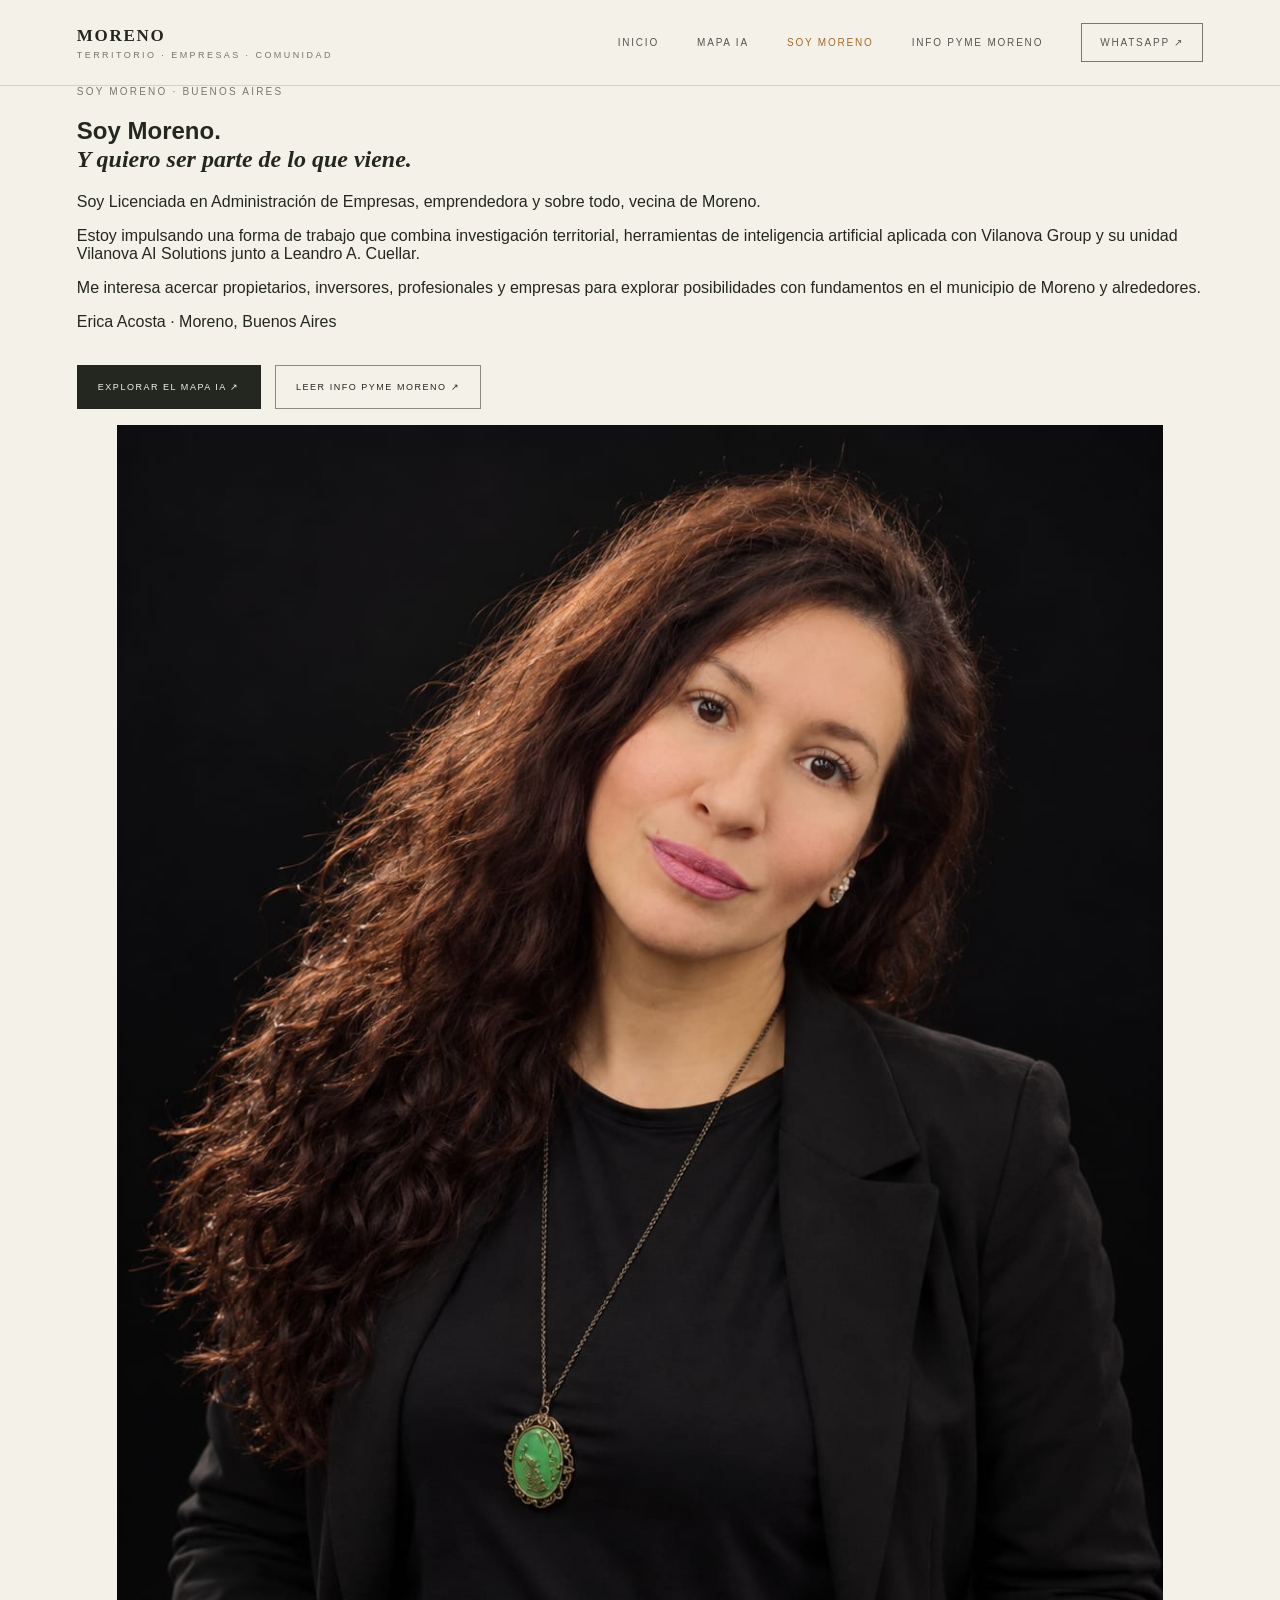
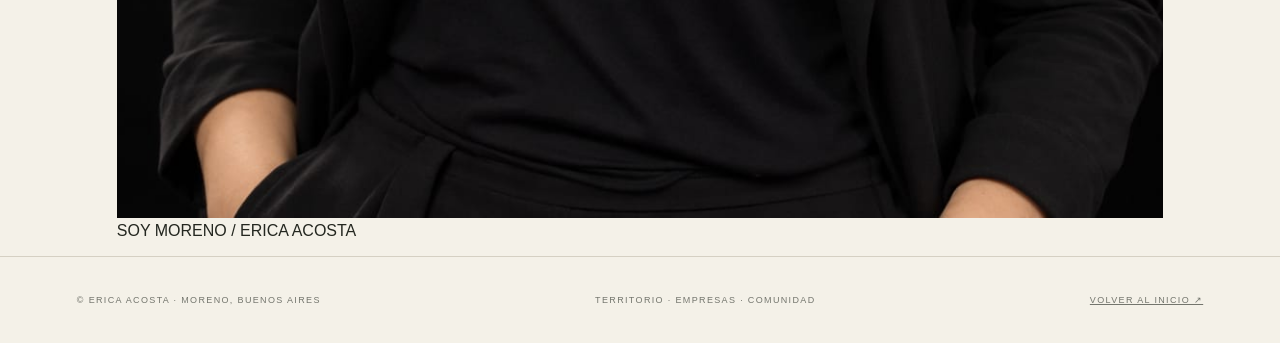
==== commit 9c8f5eba: "Replace About Erica page with Soy Moreno profile" ====
--- a/erica-acosta/index.html
+++ b/erica-acosta/index.html
@@ -1,167 +1,45 @@
-<!doctype html><html lang="es-AR"><head><meta charset="utf-8"><meta name="viewport" content="width=device-width,initial-scale=1"><title>Erica M. Acosta | Originación inmobiliaria e inteligencia territorial en Moreno</title><meta name="description" content="Erica M. Acosta, residente de Moreno y emprendedora. Investigación territorial, originación de oportunidades inmobiliarias y alianzas para explorar proyectos con información y criterio."><meta name="keywords" content="Erica M. Acosta Moreno, emprendedora de Moreno, desarrollo inmobiliario, Albirkah Exteriores, alianzas empresariales"><meta property="og:type" content="profile"><meta property="og:locale" content="es_AR"><meta property="og:title" content="Erica M. Acosta — Originación inmobiliaria en Moreno"><meta property="og:description" content="Investigación territorial, oportunidades inmobiliarias y alianzas para explorar proyectos en Moreno con información y criterio."><meta property="og:image" content="https://leandrocuellarok-netizen.github.io/morenodesarrollos/ERICA%20ACOSTA-%20VILANOVA%20GROUP.jpg"><meta property="og:image:alt" content="Retrato de Erica M. Acosta"><meta name="twitter:card" content="summary_large_image"><meta name="twitter:title" content="Erica M. Acosta — Originación inmobiliaria en Moreno"><meta name="twitter:description" content="Investigación territorial, oportunidades inmobiliarias y alianzas en Moreno, Buenos Aires."><link rel="canonical" href="https://leandrocuellarok-netizen.github.io/morenodesarrollos/erica-acosta/"><link rel="stylesheet" href="../assets/css/erica.css"><script type="application/ld+json">{"@context":"https://schema.org","@type":"Person","name":"Erica M. Acosta","url":"https://leandrocuellarok-netizen.github.io/morenodesarrollos/erica-acosta/","image":"https://leandrocuellarok-netizen.github.io/morenodesarrollos/ERICA%20ACOSTA-%20VILANOVA%20GROUP.jpg","description":"Residente de Moreno y emprendedora enfocada en investigación territorial, originación de oportunidades inmobiliarias, inteligencia artificial aplicada y creación de alianzas.","address":{"@type":"PostalAddress","addressLocality":"Moreno","addressRegion":"Buenos Aires","addressCountry":"AR"},"areaServed":{"@type":"AdministrativeArea","name":"Partido de Moreno, Buenos Aires, Argentina"},"knowsAbout":["Desarrollos inmobiliarios","Inteligencia territorial","Inteligencia artificial aplicada","Originación de oportunidades inmobiliarias","Alianzas empresariales"]}</script><script defer src="../assets/js/site-navigation.js"></script></head><body>
-<a class="skip-link" href="#main-content">Saltar al contenido principal</a><header class="site-header"><a class="brand" href="../">ERICA M. ACOSTA<small>DESARROLLOS · INTELIGENCIA · MORENO</small></a><button class="mobile-menu" type="button" aria-controls="primary-navigation" aria-expanded="false" aria-label="Abrir menú de navegación"><span class="mobile-menu-icon" aria-hidden="true">☰</span><span class="mobile-menu-label">Menú</span></button><nav class="nav" id="primary-navigation" aria-label="Navegación principal"><a href="../">Inicio</a><a href="../mapa-ia/">Mapa IA</a><a class="active" aria-current="page" href="./">Sobre Erica</a><a href="../oportunidades/">Oportunidades</a><a class="nav-cta" href="https://wa.me/5491141671674?text=Hola%20Erica%2C%20me%20gustar%C3%ADa%20conversar%20sobre%20MORENO." target="_blank" rel="noopener noreferrer">WhatsApp ↗</a></nav></header>
-<main id="main-content" tabindex="-1" class="about-page">
-<section class="wrap about-hero">
-  <div class="about-hero-copy">
-    <div class="eyebrow">ERICA M. ACOSTA · MORENO, BUENOS AIRES</div>
-    <h1>El desarrollo empieza por <em>leer el territorio.</em></h1>
-    <p class="about-hero-lead">Vivo en Moreno. Esa cercanía cambia las preguntas: mirar de cerca, escuchar, reconocer lo que se mueve y entender qué información hace falta antes de imaginar un proyecto.</p>
-    <p class="about-hero-detail">Soy emprendedora y estoy impulsando una forma de trabajo que combina investigación territorial, herramientas de inteligencia artificial aplicada y construcción de alianzas. Me interesa acercar propietarios, inversores, profesionales y empresas para explorar posibilidades con fundamentos, sin presentar hipótesis como certezas.</p>
-    <div class="hero-actions">
-      <a class="button dark" href="../oportunidades/?perfil=propietario&interes=terreno">Tengo un terreno o inmueble <span>↗</span></a>
-      <a class="button" href="../oportunidades/?perfil=inversor&interes=inversion">Quiero invertir o asociarme <span>↗</span></a>
-      <a class="button" href="../oportunidades/?perfil=desarrollador&interes=desarrollo">Soy desarrollador/a <span>↗</span></a>
-    </div>
-    <a class="about-map-link" href="../mapa-ia/">Explorar la lectura territorial de MORENO ↗</a>
-  </div>
-  <figure class="about-portrait-plate">
-    <div class="about-portrait-frame">
-      <img src="../ERICA%20ACOSTA-%20VILANOVA%20GROUP.jpg" alt="Erica M. Acosta, residente de Moreno y emprendedora" fetchpriority="high" decoding="async">
-    </div>
-    <figcaption>
-      <span>PERFIL · 01</span>
-      <strong>Erica M. Acosta</strong>
-      <span>MORENO / BUENOS AIRES</span>
-    </figcaption>
-  </figure>
+<!doctype html>
+<html lang="es-AR">
+<head>
+<meta charset="utf-8">
+<meta name="viewport" content="width=device-width,initial-scale=1">
+<title>SOY MORENO | Erica Acosta</title>
+<meta name="description" content="Soy Licenciada en Administración de Empresas, emprendedora y vecina de Moreno. Investigación territorial e inteligencia artificial aplicada con Vilanova Group y Vilanova AI Solutions.">
+<meta property="og:type" content="profile">
+<meta property="og:locale" content="es_AR">
+<meta property="og:title" content="SOY MORENO — Erica Acosta">
+<meta property="og:description" content="Una mirada local que conecta territorio, investigación, inteligencia artificial aplicada y personas.">
+<meta property="og:image" content="https://leandrocuellarok-netizen.github.io/morenodesarrollos/ERICA%20ACOSTA-%20VILANOVA%20GROUP.jpg">
+<link rel="canonical" href="https://leandrocuellarok-netizen.github.io/morenodesarrollos/erica-acosta/">
+<link rel="stylesheet" href="../assets/css/erica.css">
+<script defer src="../assets/js/site-navigation.js"></script>
+</head>
+<body class="soy-moreno-page">
+<a class="skip-link" href="#main-content">Saltar al contenido principal</a>
+<header class="site-header">
+<a class="brand" href="../">MORENO<small>TERRITORIO · EMPRESAS · COMUNIDAD</small></a>
+<button class="mobile-menu" type="button" aria-controls="primary-navigation" aria-expanded="false" aria-label="Abrir menú de navegación"><span class="mobile-menu-icon" aria-hidden="true">☰</span><span class="mobile-menu-label">Menú</span></button>
+<nav class="nav" id="primary-navigation" aria-label="Navegación principal">
+<a href="../">Inicio</a><a href="../mapa-ia/">Mapa IA</a><a class="active" aria-current="page" href="./">SOY MORENO</a><a href="../oportunidades/">INFO PYME MORENO</a><a class="nav-cta" href="https://wa.me/5491141671674?text=Hola%20Erica%2C%20me%20gustar%C3%ADa%20conversar%20sobre%20MORENO." target="_blank" rel="noopener noreferrer">WhatsApp ↗</a>
+</nav>
+</header>
+<main id="main-content" tabindex="-1">
+<section class="wrap soy-moreno-hero">
+<div class="soy-moreno-copy">
+<div class="eyebrow">SOY MORENO · BUENOS AIRES</div>
+<h1>Soy Moreno.<br><em class="serif">Y quiero ser parte de lo que viene.</em></h1>
+<p class="soy-moreno-lead">Soy Licenciada en Administración de Empresas, emprendedora y sobre todo, vecina de Moreno.</p>
+<p>Estoy impulsando una forma de trabajo que combina investigación territorial, herramientas de inteligencia artificial aplicada con Vilanova Group y su unidad Vilanova AI Solutions junto a Leandro A. Cuellar.</p>
+<p>Me interesa acercar propietarios, inversores, profesionales y empresas para explorar posibilidades con fundamentos en el municipio de Moreno y alrededores.</p>
+<div class="soy-moreno-signature">Erica Acosta <span>· Moreno, Buenos Aires</span></div>
+<div class="hero-actions"><a class="button dark" href="../mapa-ia/">Explorar el Mapa IA ↗</a><a class="button" href="../oportunidades/">Leer INFO PYME MORENO ↗</a></div>
+</div>
+<figure class="soy-moreno-portrait">
+<img src="../ERICA%20ACOSTA-%20VILANOVA%20GROUP.jpg" alt="Erica Acosta, vecina de Moreno" fetchpriority="high" decoding="async">
+<figcaption>SOY MORENO / ERICA ACOSTA</figcaption>
+</figure>
 </section>
-
-<section class="section about-approach">
-  <div class="wrap">
-    <div class="section-heading">
-      <div>
-        <div class="eyebrow">Una forma de trabajar</div>
-        <h2>Curiosidad para detectar.<br><em class="serif">Iniciativa para conectar.</em></h2>
-      </div>
-      <p>Mi interés está en comprender cómo evoluciona Moreno: sus localidades, corredores, infraestructura y actividad productiva. La información territorial y la IA sirven para ordenar preguntas y contrastar fuentes; el criterio profesional y la verificación siguen siendo indispensables.</p>
-    </div>
-    <div class="pillars about-pillars">
-      <article class="pillar">
-        <span class="pillar-index">01 / TERRITORIO</span>
-        <strong>El lugar</strong>
-        <p>Moreno tiene identidad, escala y desafíos propios. Quiero contribuir a descubrir su potencial con mirada local.</p>
-      </article>
-      <article class="pillar">
-        <span class="pillar-index">02 / INFORMACIÓN</span>
-        <strong>La evidencia</strong>
-        <p>Investigar, contrastar fuentes y usar IA como herramienta para pensar mejor, no para reemplazar el criterio.</p>
-      </article>
-      <article class="pillar">
-        <span class="pillar-index">03 / PERSONAS</span>
-        <strong>Las alianzas</strong>
-        <p>Las buenas oportunidades necesitan confianza, conversaciones honestas y equipos complementarios.</p>
-      </article>
-      <article class="pillar">
-        <span class="pillar-index">04 / ACCIÓN</span>
-        <strong>El próximo paso</strong>
-        <p>Pasar de una idea interesante a tareas concretas, responsables claros y decisiones posibles.</p>
-      </article>
-    </div>
-    <p class="about-alliance-note">También creo en las colaboraciones entre actividades complementarias. La experiencia y las capacidades de <strong>Albirkah Exteriores</strong> forman parte de una red de alianzas que puede abrir conversaciones en torno a proyectos, espacios y desarrollos.</p>
-  </div>
-</section>
-
-<section class="section process-section">
-  <div class="wrap">
-    <div class="eyebrow">Una mirada integral del desarrollo</div>
-    <div class="process-intro">
-      <h2>De una oportunidad a un proyecto concreto.</h2>
-      <p>Una buena ubicación es apenas el comienzo. Un desarrollo requiere información, estructura, especialistas y decisiones coordinadas en cada etapa. Este es un marco de trabajo para entender el recorrido, no una promesa de resultado.</p>
-    </div>
-
-    <figure class="development-plate-wrap">
-      <svg class="development-plate" viewBox="0 0 1200 300" role="img" aria-labelledby="development-plate-title development-plate-desc" xmlns="http://www.w3.org/2000/svg">
-        <title id="development-plate-title">Cinco etapas conceptuales de un proceso de desarrollo inmobiliario</title>
-        <desc id="development-plate-desc">Una lámina lineal dibujada en grafito conecta cinco símbolos: lectura de un terreno, estructuración documental y financiera, diseño arquitectónico, ejecución de obra y entrega o puesta en marcha. Es un esquema conceptual, no representa un inmueble ni un proyecto real.</desc>
-        <defs>
-          <pattern id="development-hatch" width="7" height="7" patternUnits="userSpaceOnUse" patternTransform="rotate(42)">
-            <path d="M0 0V7" stroke="#62665c" stroke-width=".7" opacity=".32"/>
-          </pattern>
-        </defs>
-        <rect x="16" y="16" width="1168" height="268" fill="#eeece4" stroke="#bdb9ad" stroke-width="1"/>
-        <text x="42" y="45" class="plate-kicker">SECUENCIA DE DESARROLLO / ESQUEMA CONCEPTUAL</text>
-        <path d="M130 146H1070" class="plate-route"/>
-        <g class="plate-step" transform="translate(130 146)">
-          <circle r="45" class="plate-ring"/>
-          <path d="M-27-18L18-25L29 17L-20 25Z" fill="url(#development-hatch)" stroke="none"/>
-          <path d="M-27-18L18-25L29 17L-20 25Z" class="plate-drawing"/>
-          <path d="M-15-10L17-15M-12 1L20-4M-9 12L23 7" class="plate-dimension"/>
-          <path d="M-34-31H-21M-34-31V-19M31 24H43M43 24V12" class="plate-accent"/>
-          <text x="0" y="79" text-anchor="middle" class="plate-label">01 / ORIGINAR</text>
-        </g>
-        <g class="plate-step" transform="translate(365 146)">
-          <circle r="45" class="plate-ring"/>
-          <path d="M-22-25H11L23-13V26H-22Z M11-25V-13H23" class="plate-drawing"/>
-          <path d="M-12-7H12M-12 1H12M-12 9H6M-12 17H9" class="plate-dimension"/>
-          <circle cx="25" cy="21" r="9" class="plate-accent"/>
-          <path d="M25 16V26M20 21H30" class="plate-accent"/>
-          <text x="0" y="79" text-anchor="middle" class="plate-label">02 / ESTRUCTURAR</text>
-        </g>
-        <g class="plate-step" transform="translate(600 146)">
-          <circle r="45" class="plate-ring"/>
-          <path d="M-29 25V-5L0-26L29-5V25Z M-20 25V-1H-5V25M7 25V-1H22V25" class="plate-drawing"/>
-          <path d="M-29 5H29M-20-5H-5M7-5H22" class="plate-dimension"/>
-          <path d="M-34-31L-27-24M27-31L34-24" class="plate-accent"/>
-          <text x="0" y="79" text-anchor="middle" class="plate-label">03 / DISEÑAR</text>
-        </g>
-        <g class="plate-step" transform="translate(835 146)">
-          <circle r="45" class="plate-ring"/>
-          <path d="M-22 28V-26M-22-26H29M-22-16L-34-5M-22-16H18M18-16V28M-29 28H27M-12-16V28M3-16V28" class="plate-drawing"/>
-          <path d="M-22-26L-7-39M-7-39L29-26M18-16L27-6" class="plate-dimension"/>
-          <path d="M-28-31H-16M23-31H34" class="plate-accent"/>
-          <text x="0" y="79" text-anchor="middle" class="plate-label">04 / EJECUTAR</text>
-        </g>
-        <g class="plate-step" transform="translate(1070 146)">
-          <circle r="45" class="plate-ring"/>
-          <path d="M-28 27V-5L0-27L28-5V27Z M-17 27V4H-3V27M7 27V-4H19V8H7" class="plate-drawing"/>
-          <path d="M-28 7H28M-17-5H-3M7-5H19" class="plate-dimension"/>
-          <path d="M-35-31L-27-23M27-31L35-23" class="plate-accent"/>
-          <text x="0" y="79" text-anchor="middle" class="plate-label">05 / ENTREGAR</text>
-        </g>
-        <text x="42" y="264" class="plate-footnote">LECTURA TERRITORIAL → ESTRUCTURA → PROYECTO → OBRA → PUESTA EN MARCHA</text>
-        <text x="1158" y="264" text-anchor="end" class="plate-footnote">MORENO · MARCO DE TRABAJO</text>
-      </svg>
-      <figcaption>Ilustración editorial de un proceso general. No representa una parcela, una obra, una factibilidad ni una oportunidad inmobiliaria identificada.</figcaption>
-    </figure>
-
-    <div class="process-grid">
-      <article class="process-card"><span>01 · ORIGINAR</span><h3>Encontrar el negocio</h3><p>Leer mercado y demanda, seleccionar el terreno o inmueble y evaluar su potencial según la normativa urbanística.</p></article>
-      <article class="process-card"><span>02 · ESTRUCTURAR</span><h3>Ordenar lo legal y financiero</h3><p>Definir el vehículo jurídico, estimar costos y flujo de fondos, y analizar las fuentes de capital.</p></article>
-      <article class="process-card"><span>03 · DISEÑAR</span><h3>Dar forma y obtener aprobaciones</h3><p>Desarrollar el proyecto, estudiar factibilidades y gestionar permisos y aprobaciones necesarias.</p></article>
-      <article class="process-card"><span>04 · EJECUTAR</span><h3>Construir con control</h3><p>Coordinar equipos y obra, cuidando plazos, calidad, seguridad y presupuesto.</p></article>
-      <article class="process-card"><span>05 · ENTREGAR</span><h3>Comercializar y poner en marcha</h3><p>Organizar ventas o alquileres, entrega de unidades, documentación y puesta en funcionamiento.</p></article>
-    </div>
-    <p class="process-note">Cada proyecto requiere su propia evaluación técnica, legal, urbanística, ambiental y financiera. La secuencia describe las dimensiones de un desarrollo y no implica que MORENO sustituya a profesionales matriculados ni a organismos competentes.</p>
-  </div>
-</section>
-
-<section class="section about-contact">
-  <div class="wrap about-contact-grid">
-    <div class="about-contact-copy">
-      <div class="eyebrow">Una primera conversación</div>
-      <h2>El punto de partida puede ser un terreno o una idea de inversión.</h2>
-      <p>Si tenés una propiedad para analizar o querés explorar una inversión o alianza en Moreno, contame desde dónde empezamos. No hace falta tener todo resuelto para iniciar una conversación.</p>
-    </div>
-    <div class="about-contact-paths">
-      <a class="about-contact-path" href="../oportunidades/?perfil=propietario&interes=terreno">
-        <span>01 / PROPIETARIOS</span>
-        <strong>Tengo un terreno o inmueble</strong>
-        <small>Presentar ubicación, superficie aproximada y el contexto que ya conozcas.</small>
-        <b>Iniciar consulta ↗</b>
-      </a>
-      <a class="about-contact-path" href="../oportunidades/?perfil=inversor&interes=inversion">
-        <span>02 / INVERSORES Y ALIANZAS</span>
-        <strong>Quiero invertir o asociarme</strong>
-        <small>Contar qué tipo de proyecto, inversión o colaboración te interesa explorar.</small>
-        <b>Iniciar consulta ↗</b>
-      </a>
-      <a class="about-contact-path" href="../oportunidades/?perfil=desarrollador&interes=desarrollo">
-        <span>03 / DESARROLLADORES</span>
-        <strong>Quiero evaluar una oportunidad de desarrollo</strong>
-        <small>Conversar sobre criterios de búsqueda, localización, escala y condiciones preliminares.</small>
-        <b>Iniciar consulta ↗</b>
-      </a>
-    </div>
-  </div>
-</section>
-</main><footer class="site-footer"><span>© Erica M. Acosta · Moreno, Buenos Aires</span><span>Una iniciativa en desarrollo</span><a href="../">Volver al inicio ↗</a></footer></body></html>+</main>
+<footer class="site-footer"><span>© Erica Acosta · Moreno, Buenos Aires</span><span>Territorio · Empresas · Comunidad</span><a href="../">Volver al inicio ↗</a></footer>
+</body>
+</html>
--- a/assets/css/erica.css
+++ b/assets/css/erica.css
@@ -1143,3 +1143,34 @@
   .contact-method-fields legend{font-size:19px}
   .contact-method-fields>p{font-size:12px}
 }
+
+/* Desglose comercial por tipo de contraparte: cifras observadas, sin scoring ni proyecciones. */
+.pipeline-counterparty-panel{margin:14px 0}
+.pipeline-counterparty-table th:not(:first-child),.pipeline-counterparty-table td:not(:first-child){text-align:right;white-space:nowrap}
+.pipeline-counterparty-total td{border-top:1px solid #77796f;font-weight:700;color:var(--ink)}
+
+
+/* Lámina editorial del recorrido comercial: esquema conceptual, no cartografía. */
+.opportunity-flow-plate{margin:0 auto 46px;border:1px solid #c9c4b7;background:#eeece4}
+.opportunity-flow-frame{overflow:hidden;background:#eeece4}
+.opportunity-flow-drawing{display:block;width:100%;height:auto}
+.opportunity-flow-caption{display:grid;grid-template-columns:minmax(230px,.78fr) 1.22fr;align-items:center;gap:28px;padding:19px 24px 21px;border-top:1px solid #c9c4b7}
+.opportunity-flow-caption>div{display:grid;gap:8px}
+.opportunity-flow-caption span{color:#8d5a3d;font:600 9px/1.5 var(--sans);letter-spacing:.18em;text-transform:uppercase}
+.opportunity-flow-caption strong{color:#30342d;font:400 clamp(22px,2.4vw,30px)/1.05 var(--serif)}
+.opportunity-flow-caption p{max-width:680px;margin:0;color:#66675e;font:12px/1.8 var(--sans)}
+.opportunity-paths{gap:0;margin-top:8px}
+.opportunity-path{position:relative;border:0;border-top:1px solid #a9a598;background:transparent;padding:25px 28px 24px 0}
+.opportunity-path+.opportunity-path{border-left:1px solid #d1ccc0;padding-left:28px}
+.opportunity-path span{display:inline-block;padding-bottom:7px;border-bottom:1px solid #b36c47;font-size:11px;letter-spacing:.04em}
+.opportunity-path h2{max-width:300px;font-size:clamp(23px,2.2vw,29px);line-height:1.08}
+.opportunity-path p{max-width:360px;font-size:12px;line-height:1.85}
+.opportunity-path-link{margin-top:22px}
+@media (max-width:760px){
+  .opportunity-flow-plate{margin-bottom:34px}
+  .opportunity-flow-caption{grid-template-columns:1fr;gap:10px;padding:16px 15px 18px}
+  .opportunity-flow-caption strong{max-width:320px}
+  .opportunity-flow-caption p{font-size:11px}
+  .opportunity-path+.opportunity-path{border-left:0;padding-left:0}
+  .opportunity-path{padding:22px 0}
+}
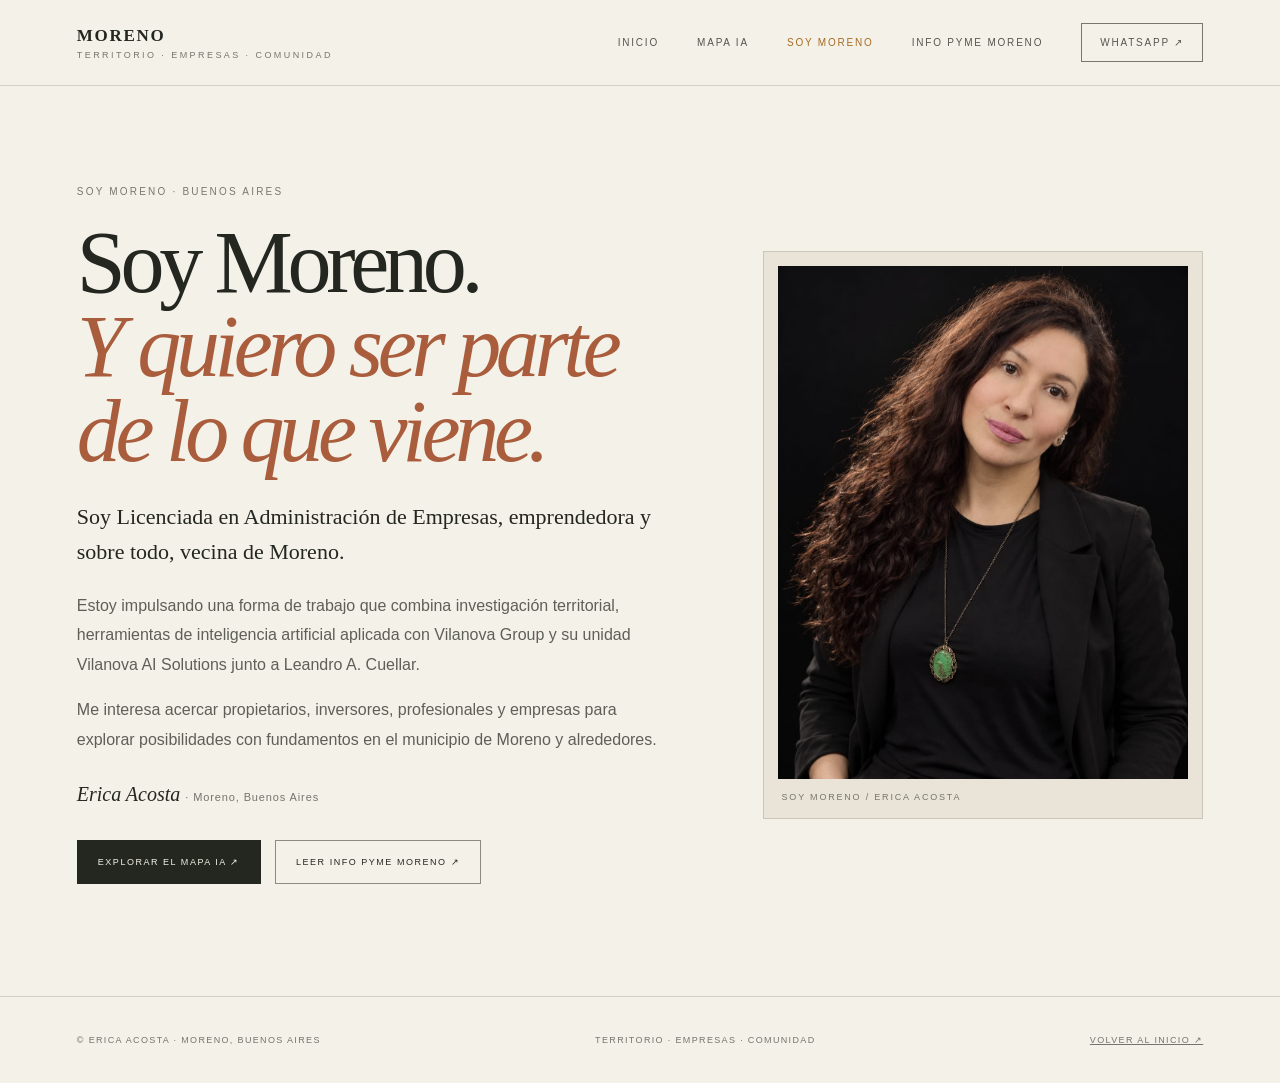
==== commit c21bdbec: "Add complete social metadata to SOY MORENO" ====
--- a/erica-acosta/index.html
+++ b/erica-acosta/index.html
@@ -10,6 +10,10 @@
 <meta property="og:title" content="SOY MORENO — Erica Acosta">
 <meta property="og:description" content="Una mirada local que conecta territorio, investigación, inteligencia artificial aplicada y personas.">
 <meta property="og:image" content="https://leandrocuellarok-netizen.github.io/morenodesarrollos/ERICA%20ACOSTA-%20VILANOVA%20GROUP.jpg">
+<meta property="og:image:alt" content="Erica Acosta, vecina de Moreno y promotora de investigación territorial.">
+<meta name="twitter:card" content="summary_large_image">
+<meta name="twitter:title" content="SOY MORENO — Erica Acosta">
+<meta name="twitter:description" content="Una mirada local que conecta territorio, investigación, inteligencia artificial aplicada y personas.">
 <link rel="canonical" href="https://leandrocuellarok-netizen.github.io/morenodesarrollos/erica-acosta/">
 <link rel="stylesheet" href="../assets/css/erica.css">
 <script defer src="../assets/js/site-navigation.js"></script>
--- a/assets/css/erica.css
+++ b/assets/css/erica.css
@@ -1174,3 +1174,57 @@
   .opportunity-path+.opportunity-path{border-left:0;padding-left:0}
   .opportunity-path{padding:22px 0}
 }
+
+
+/* SOY MORENO: perfil personal y territorial. */
+.soy-moreno-hero{display:grid;grid-template-columns:minmax(0,1.15fr) minmax(280px,.85fr);gap:clamp(36px,7vw,100px);align-items:center;padding:100px 0 112px}
+.soy-moreno-copy h1{max-width:760px;margin:24px 0 26px;font:400 clamp(52px,7vw,88px)/.96 var(--serif);letter-spacing:-.06em}
+.soy-moreno-copy h1 em{color:var(--rust);font-weight:400}
+.soy-moreno-copy p{max-width:680px;color:#5e6058;font:16px/1.85 var(--sans)}
+.soy-moreno-copy .soy-moreno-lead{color:var(--ink);font:400 22px/1.55 var(--serif)}
+.soy-moreno-signature{margin-top:28px;font:italic 20px var(--serif);color:var(--ink)}
+.soy-moreno-signature span{font:11px var(--sans);color:var(--muted);letter-spacing:.08em}
+.soy-moreno-portrait{position:relative;margin:0;padding:14px;border:1px solid var(--line);background:var(--paper2)}
+.soy-moreno-portrait img{display:block;width:100%;aspect-ratio:4/5;object-fit:cover;object-position:center 25%;filter:saturate(.82)}
+.soy-moreno-portrait figcaption{padding:13px 4px 2px;color:var(--muted);font:9px var(--sans);letter-spacing:.2em}
+
+/* INFO PYME MORENO: portal editorial de noticias. */
+.pyme-news-hero{padding:90px 0 72px;background:#e8e5d9;border-bottom:1px solid var(--line)}
+.pyme-news-hero-inner{max-width:1280px}
+.pyme-news-hero h1{margin:22px 0 18px;font:400 clamp(58px,8vw,104px)/.92 var(--serif);letter-spacing:-.065em}
+.pyme-news-hero h1 em{color:var(--rust);font-weight:400}
+.pyme-news-hero p{max-width:760px;margin:0;color:#5e6058;font:17px/1.8 var(--sans)}
+.pyme-news-count{display:flex;gap:10px;align-items:center;flex-wrap:wrap;margin-top:27px;color:#77796f;font:10px var(--sans);letter-spacing:.13em;text-transform:uppercase}
+.pyme-news-count strong{color:var(--rust);font-weight:700}
+.pyme-featured-section,.pyme-all-news-section{padding:82px 0;border-bottom:1px solid var(--line)}
+.pyme-section-heading{display:grid;grid-template-columns:1fr 1fr;gap:5vw;align-items:end;margin-bottom:34px}
+.pyme-section-heading h2{margin:12px 0 0;font:400 clamp(38px,5vw,60px)/1 var(--serif);letter-spacing:-.045em}
+.pyme-section-heading h2 em{color:var(--rust);font-weight:400}
+.pyme-section-heading p{max-width:620px;margin:0;color:#66685f;font:13px/1.8 var(--sans)}
+.pyme-featured-grid{display:grid;grid-template-columns:repeat(2,minmax(0,1fr));gap:18px}
+.pyme-card{display:flex;flex-direction:column;min-width:0;padding:23px 24px 22px;border:1px solid var(--line);background:#f6f3eb;transition:transform .18s ease,border-color .18s ease}
+.pyme-card:hover{transform:translateY(-3px);border-color:#9b8d78}
+.pyme-card-featured{min-height:280px;padding:28px 30px;background:#2d322d;color:#f4f1e8;border-color:#2d322d}
+.pyme-featured-tag{display:inline-block;margin-bottom:18px;color:#d6b58d;font:700 9px var(--sans);letter-spacing:.16em}
+.pyme-card-meta{display:flex;justify-content:space-between;gap:10px;align-items:center;margin-bottom:15px;color:#8a6a4a;font:9px var(--sans);letter-spacing:.13em;text-transform:uppercase}
+.pyme-card-featured .pyme-card-meta{color:#c6b7a2}
+.pyme-card-meta time{white-space:nowrap;letter-spacing:.06em}
+.pyme-card h3{margin:0 0 12px;color:var(--ink);font:400 25px/1.12 var(--serif);letter-spacing:-.02em}
+.pyme-card-featured h3{max-width:620px;color:#f4f1e8;font-size:clamp(25px,3vw,34px)}
+.pyme-card p{margin:0 0 20px;color:#65675f;font:12px/1.75 var(--sans)}
+.pyme-card-featured p{max-width:660px;color:#d3d1c7;font-size:13px}
+.pyme-card-source{margin-top:auto;padding-top:13px;border-top:1px solid var(--line);color:#8a6a4a;font:9px/1.5 var(--sans);letter-spacing:.04em}
+.pyme-card-featured .pyme-card-source{border-color:#555b52;color:#c6b7a2}
+.pyme-read-link{display:inline-block;align-self:flex-start;margin-top:13px;color:#80533a;font:700 10px var(--sans);letter-spacing:.08em;text-decoration:none;text-underline-offset:4px}
+.pyme-read-link:hover{text-decoration:underline}
+.pyme-card-featured .pyme-read-link{color:#e1b98f}
+.pyme-news-grid{display:grid;grid-template-columns:repeat(3,minmax(0,1fr));gap:15px}
+.pyme-news-grid .pyme-card{min-height:270px}
+.pyme-editorial-note{max-width:950px;margin:32px 0 0;color:#77796f;font:10px/1.7 var(--sans)}
+.pyme-contribute-band{padding:62px 0;background:#dedbcf}
+.pyme-contribute-inner{display:flex;justify-content:space-between;align-items:center;gap:35px}
+.pyme-contribute-inner h2{max-width:650px;margin:12px 0;font:400 clamp(32px,4vw,48px)/1.05 var(--serif)}
+.pyme-contribute-inner p{max-width:620px;color:#62645c;font:13px/1.75 var(--sans)}
+.pyme-contribute-inner .button{flex:0 0 auto}
+@media(max-width:900px){.pyme-news-grid{grid-template-columns:repeat(2,minmax(0,1fr))}.soy-moreno-hero{gap:35px}.pyme-section-heading{grid-template-columns:1fr;gap:15px}}
+@media(max-width:760px){.soy-moreno-hero{grid-template-columns:1fr;padding:62px 0 72px}.soy-moreno-portrait{max-width:520px}.pyme-news-hero{padding:64px 0 52px}.pyme-featured-section,.pyme-all-news-section{padding:58px 0}.pyme-featured-grid,.pyme-news-grid{grid-template-columns:1fr}.pyme-card-featured{min-height:0;padding:23px}.pyme-contribute-inner{align-items:flex-start;flex-direction:column}.pyme-news-count{line-height:1.7}}
